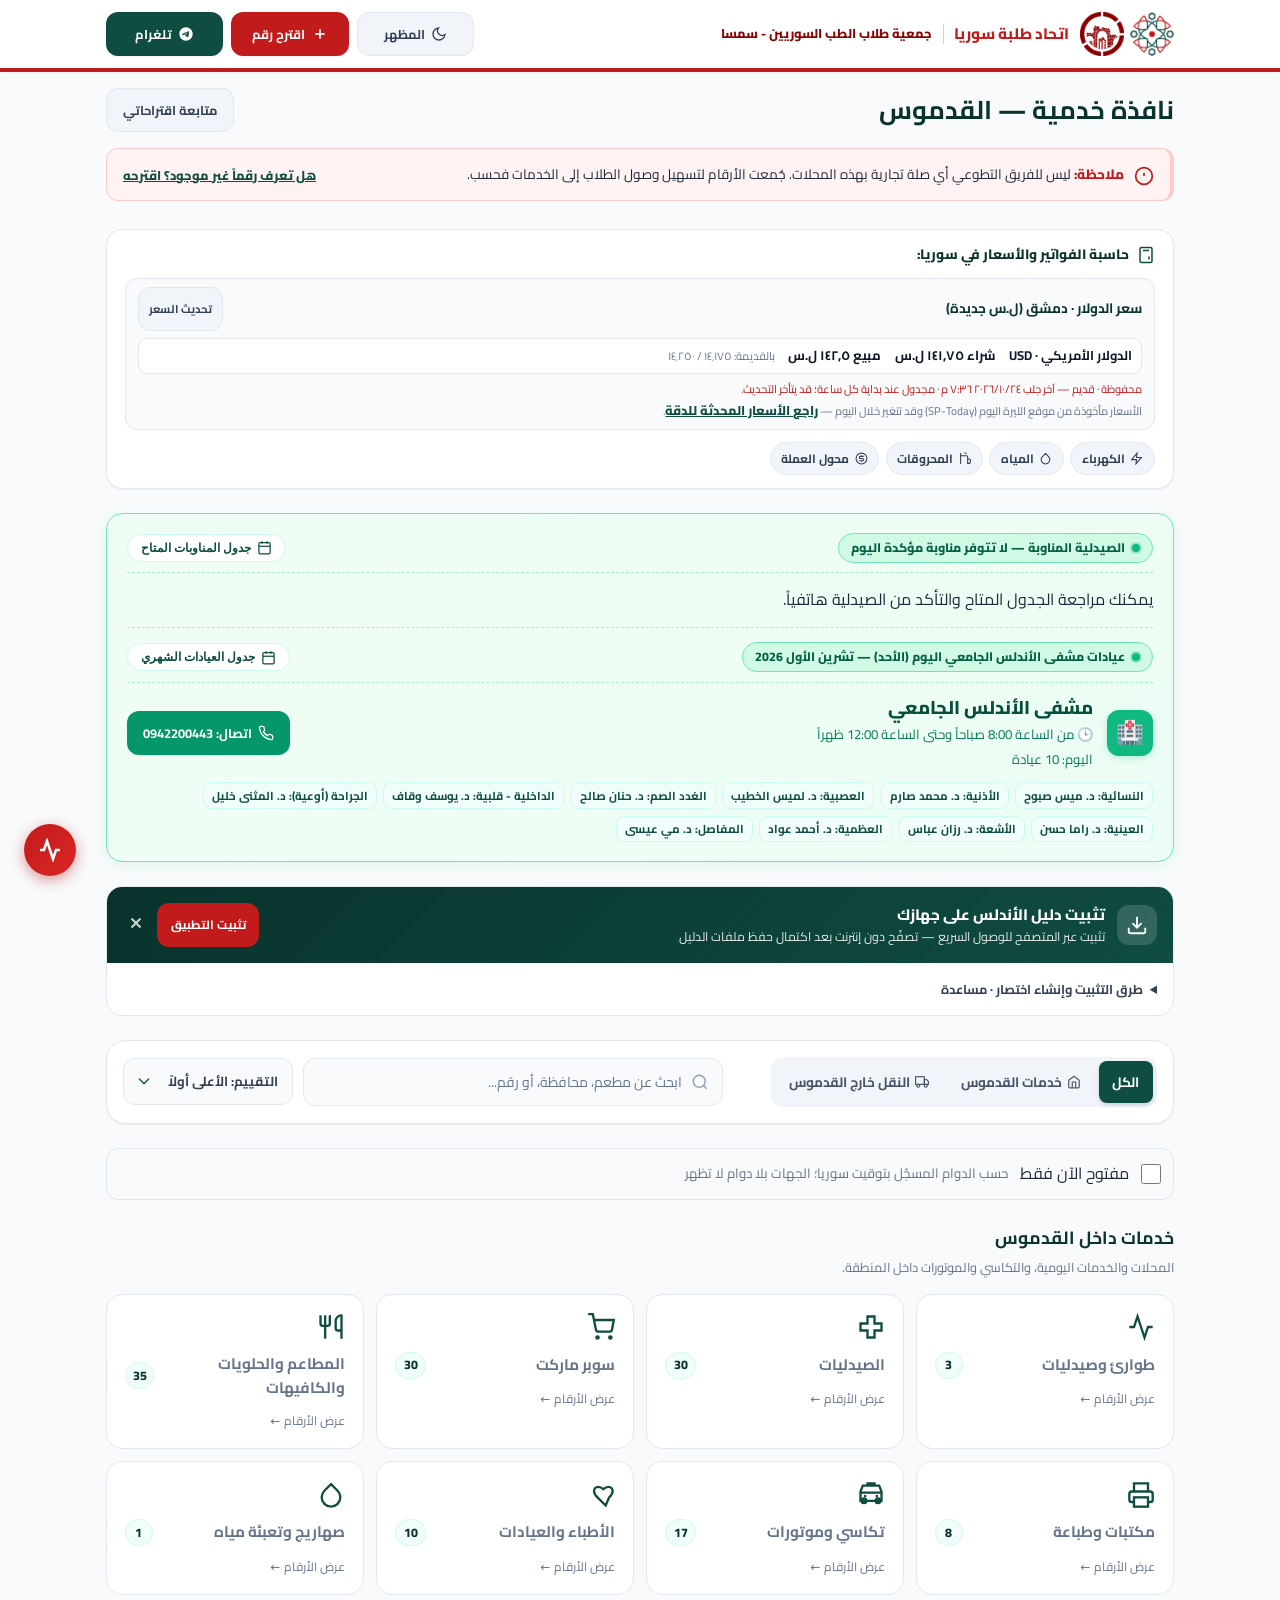
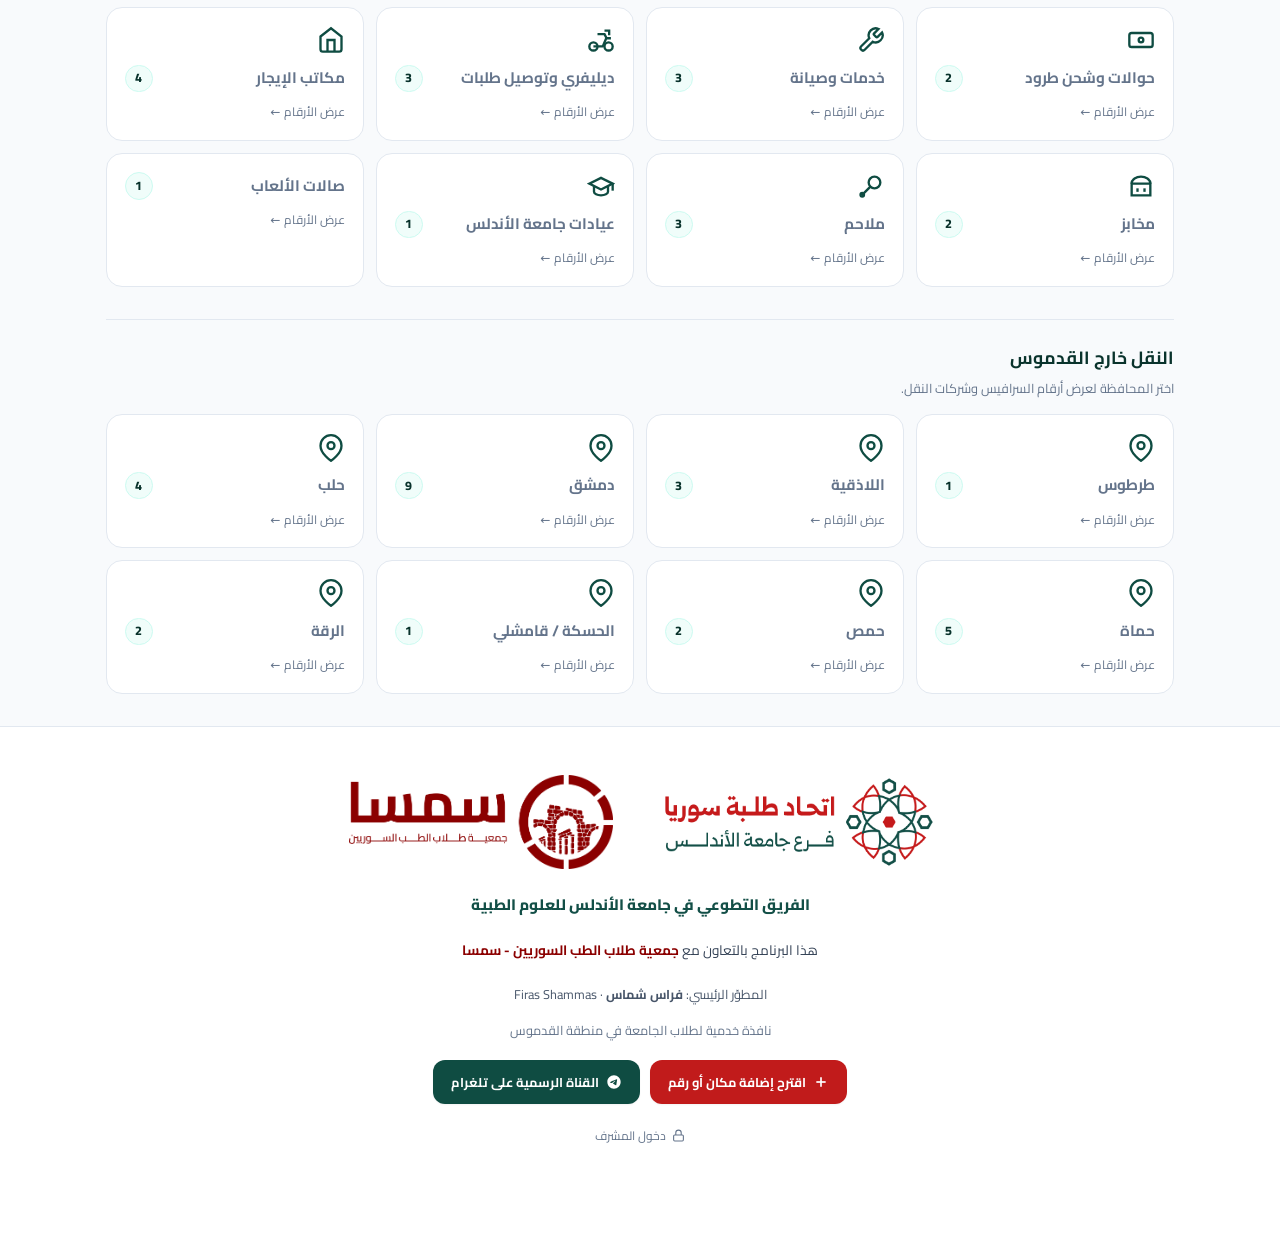
==== index.html @ c38f95b0 "Schedule rates at each clock hour and align browser refresh checks" ====
<!DOCTYPE html>
<html lang="ar" dir="rtl">
<head>
    <meta charset="UTF-8">
    <meta name="viewport" content="width=device-width, initial-scale=1.0">
    <title>نافذة خدمية | اتحاد طلبة سوريا - فرع جامعة الأندلس</title>
    <meta name="description" content="نافذة خدمية ودليل تفاعلي شامل لطلاب جامعة الأندلس بالقدموس: صيدليات مناوبة يومية، مطاعم، صهاريج مياه، حوالات وطرود، مواصلات للمحافظات وطوارئ.">
    <meta property="og:title" content="نافذة خدمية | اتحاد طلبة سوريا — فرع جامعة الأندلس">
    <meta property="og:description" content="دليل تفاعلي لطلاب جامعة الأندلس في القدموس: صيدليات مناوبة، مواصلات المحافظات، خدمات وسكن وطلبات.">
    <meta property="og:type" content="website">
    <meta property="og:site_name" content="دليل خدمات جامعة الأندلس">
    <meta property="og:locale" content="ar_SY">
    <meta property="og:image" content="Vertical%20Trans.png">
    <meta name="twitter:card" content="summary_large_image">
    <meta name="twitter:title" content="نافذة خدمية | اتحاد طلبة سوريا — جامعة الأندلس">
    <meta name="twitter:description" content="دليل تفاعلي شامل لطلاب جامعة الأندلس في القدموس.">
    <meta name="twitter:image" content="Vertical%20Trans.png">
    <link rel="manifest" href="manifest.json">
    <meta name="theme-color" content="#0f4c42">
    <link rel="icon" type="image/png" href="Asset%201.png">
    <link rel="apple-touch-icon" href="Asset%201.png">
    <script src="shared.js?v=75"></script>
    <link rel="preconnect" href="https://fonts.googleapis.com">
    <link rel="preconnect" href="https://fonts.gstatic.com" crossorigin>
    <link href="https://fonts.googleapis.com/css2?family=Cairo:wght@400;600;700;800&display=swap" rel="stylesheet">
    <link rel="stylesheet" href="style.css?v=75">
    <script src="portal-features.js?v=75"></script>
    <script src="hours-editor.js?v=75"></script>
    <script src="rates.js?v=75"></script>
    <script src="ratings.js?v=75"></script>
    <script src="submissions.js?v=75"></script>
</head>
<body>

<!-- NAV -->
<nav class="site-nav" role="navigation" aria-label="التنقل الرئيسي">
  <div class="container site-nav-inner">
    <div class="brand-wrapper partner-brand">
      <div class="brand-emblems">
      <img src="Asset%201.png" alt="شعار اتحاد طلبة سوريا" class="brand-logo-img">
      <img src="smsa-emblem.png" alt="شعار سمسا" class="brand-logo-img smsa-emblem" width="44" height="44">
      </div>
      <div>
        <div class="brand-title partner-names"><span>اتحاد طلبة سوريا</span><span class="partner-name">جمعية طلاب الطب السوريين - سمسا</span></div>
      </div>
    </div>
    <div class="nav-actions directory-nav-actions">
      <button onclick="toggleDarkMode()" id="btnThemeToggle" class="btn-secondary" aria-label="تبديل الوضع الليلي" title="تبديل الوضع الليلي">
        <svg id="themeIcon" width="16" height="16" viewBox="0 0 24 24" fill="none" stroke="currentColor" stroke-width="2"><path d="M21 12.79A9 9 0 1 1 11.21 3 7 7 0 0 0 21 12.79z"/></svg>
        <span>المظهر</span>
      </button>
      <button onclick="openModal('suggestModal')" class="btn-accent" aria-label="اقتراح رقم أو خدمة جديدة">
        <svg width="15" height="15" viewBox="0 0 24 24" fill="none" stroke="currentColor" stroke-width="2.5" aria-hidden="true"><line x1="12" y1="5" x2="12" y2="19"/><line x1="5" y1="12" x2="19" y2="12"/></svg>
        <span>اقترح رقم</span>
      </button>
      <a href="https://t.me/studentandalus" target="_blank" rel="noopener noreferrer" class="btn-primary" aria-label="قناة الفريق على تلغرام">
        <svg width="15" height="15" viewBox="0 0 24 24" fill="currentColor" aria-hidden="true"><path d="M12 2C6.48 2 2 6.48 2 12s4.48 10 10 10 10-4.48 10-10S17.52 2 12 2zm4.64 6.8c-.15 1.58-.8 5.42-1.13 7.19-.14.75-.42 1-.68 1.03-.58.05-1.02-.38-1.58-.75-.88-.58-1.38-.94-2.23-1.5-.99-.65-.35-1.01.22-1.59.15-.15 2.71-2.48 2.76-2.69a.2.2 0 0 0-.05-.18c-.06-.05-.14-.03-.21-.02-.09.02-1.49.95-4.22 2.79-.4.27-.76.41-1.08.4-.36-.01-1.04-.2-1.55-.37-.63-.2-1.12-.31-1.08-.66.02-.18.27-.36.75-.55 2.92-1.27 4.86-2.11 5.83-2.51 2.78-1.16 3.35-1.36 3.73-1.36.08 0 .27.02.39.12.1.08.13.19.14.27-.01.06.01.24 0 .38z"/></svg>
        <span>تلغرام</span>
      </a>
    </div>
  </div>
</nav>

<!-- HERO -->
<header class="compact-heading container">
  <h1>نافذة خدمية — القدموس</h1>
  <button type="button" class="btn-secondary" onclick="toggleSuggestionTracker()">متابعة اقتراحاتي</button>
</header>

<!-- MAIN -->
<main class="container" id="main" style="flex-grow:1;">

  <!-- PWA OFFLINE INSTALL BANNER -->
  <section id="installCard" class="install-card" aria-label="تثبيت دليل الأندلس">
  <div id="pwaBanner" class="pwa-banner">
    <div class="pwa-banner-content">
      <div class="pwa-banner-icon">
        <svg width="22" height="22" viewBox="0 0 24 24" fill="none" stroke="currentColor" stroke-width="2"><path d="M21 15v4a2 2 0 0 1-2 2H5a2 2 0 0 1-2-2v-4"/><polyline points="7 10 12 15 17 10"/><line x1="12" y1="15" x2="12" y2="3"/></svg>
      </div>
      <div>
        <div style="font-weight:800; font-size:0.95rem;">تثبيت دليل الأندلس على جهازك</div>
        <div id="installSubtitle" style="font-size:0.775rem; opacity:0.9;">إضافة الدليل إلى جهازك بالطريقة المناسبة لمتصفحك</div>
      </div>
    </div>
    <div class="install-actions">
      <button id="btnPwaInstall" class="btn-accent" style="font-size:0.75rem; padding:0.4rem 0.85rem;">تثبيت التطبيق</button>
      <button onclick="dismissPwaBanner()" style="background:none; border:none; color:#ffffff; opacity:0.8; cursor:pointer; padding:0.25rem;" aria-label="إغلاق التنبيه">
        <svg width="18" height="18" viewBox="0 0 24 24" fill="none" stroke="currentColor" stroke-width="2.5"><line x1="18" y1="6" x2="6" y2="18"/><line x1="6" y1="6" x2="18" y2="18"/></svg>
      </button>
    </div>
  </div>

  <details id="installHelp" class="install-help">
    <summary>طرق التثبيت وإنشاء اختصار · مساعدة</summary>
    <div style="font-size:.85rem; line-height:1.9; margin-top:.75rem;">
      <p id="installDeviceSteps" style="font-weight:700;"></p>
      <div id="installAndroidActions" hidden style="display:flex; gap:.5rem; flex-wrap:wrap; margin:.75rem 0;">
        <a id="installOpenChrome" class="btn-primary">فتح الدليل في Chrome</a>
        <button id="installCurrentBrowser" type="button" class="btn-secondary" onclick="installFromCurrentBrowser(true)" hidden>التثبيت من المتصفح الحالي</button>
        <a href="https://play.google.com/store/apps/details?id=com.android.chrome" class="btn-secondary" target="_blank" rel="noopener noreferrer">تحديث / تنزيل Chrome</a>
      </div>
      <button type="button" class="btn-secondary" onclick="copyNumber('https://firastds.github.io/au-service-portal/')">نسخ رابط الدليل</button>
      <p>التثبيت هنا يتم بواسطة المتصفح، وليس ملف APK يقدمه الموقع.</p>
      <p><strong>إذا ظهر تحذير Play Protect بأن التطبيق مخصص لإصدار Android قديم:</strong> حدّث Chrome من Google Play، ثم افتح الدليل فيه وأعد محاولة التثبيت. إصدار Android المستهدف للنسخة المثبتة يحدده المتصفح وخدمة التثبيت؛ لا يمكن للموقع تغييره.</p>
      <p><strong>بديل دون تثبيت حزمة تطبيق:</strong> من قائمة المتصفح ⋮ اختر «إضافة إلى الشاشة الرئيسية» ثم «إنشاء اختصار» إن توفر هذا الخيار. إذا ظهر «تثبيت» فقط فهو نفس مسار تثبيت التطبيق؛ يمكنك بدلاً منه حفظ الدليل في الإشارات المرجعية واستخدامه من المتصفح.</p>
      <p><strong>على iPhone:</strong> افتح الدليل في Safari ← مشاركة ← إضافة إلى الشاشة الرئيسية.</p>
      <p id="installProgress" role="status" aria-live="polite"></p>
    </div>
  </details>
  </section>

  <!-- CONTROLS: Tabs + Search + Sort -->
  <div class="controls-card" role="search">
    <div class="controls-row">
      <div class="tabs-group" role="tablist" aria-label="تصفية النتائج">
        <button class="tab-btn tab-active" id="tab-all" role="tab" aria-selected="true" onclick="switchTab('all')">الكل</button>
        <button class="tab-btn" id="tab-services" role="tab" aria-selected="false" onclick="switchTab('services')">
          <svg width="14" height="14" viewBox="0 0 24 24" fill="none" stroke="currentColor" stroke-width="2" aria-hidden="true"><path d="M3 9l9-7 9 7v11a2 2 0 0 1-2 2H5a2 2 0 0 1-2-2z"/><polyline points="9 22 9 12 15 12 15 22"/></svg>
          خدمات القدموس
        </button>
        <button class="tab-btn" id="tab-transport" role="tab" aria-selected="false" onclick="switchTab('transport')">
          <svg width="14" height="14" viewBox="0 0 24 24" fill="none" stroke="currentColor" stroke-width="2" aria-hidden="true"><rect x="1" y="3" width="15" height="13"/><polygon points="16 8 20 8 23 11 23 16 16 16 16 8"/><circle cx="5.5" cy="18.5" r="2.5"/><circle cx="18.5" cy="18.5" r="2.5"/></svg>
          النقل خارج القدموس
        </button>
      </div>
      <div class="search-sort-group">
        <div class="search-wrapper">
          <svg class="search-icon" viewBox="0 0 24 24" fill="none" stroke="currentColor" stroke-width="2" aria-hidden="true"><circle cx="11" cy="11" r="8"/><line x1="21" y1="21" x2="16.65" y2="16.65"/></svg>
          <input type="search" id="searchInput" class="search-input"
            placeholder="ابحث عن مطعم، محافظة، أو رقم..."
            aria-label="بحث في الدليل"
            oninput="filterItems()" autocomplete="off">
        </div>
        <div class="sort-wrapper">
          <select id="sortSelect" class="sort-select" onchange="renderAll()" aria-label="ترتيب النتائج">
            <option value="rating">التقييم: الأعلى أولاً</option>
            <option value="default">ترتيب المشرف</option>
            <option value="name">الاسم: أبجدياً</option>
          </select>
        </div>
      </div>
    </div>
  </div>

  <!-- DISCLAIMER -->
  <div class="notice-banner" role="note">
    <div class="notice-content">
      <svg class="notice-icon" viewBox="0 0 24 24" fill="none" stroke="currentColor" stroke-width="2" aria-hidden="true"><circle cx="12" cy="12" r="10"/><line x1="12" y1="8" x2="12" y2="12"/><line x1="12" y1="16" x2="12.01" y2="16"/></svg>
      <span><span class="notice-highlight">ملاحظة:</span> ليس للفريق التطوعي أي صلة تجارية بهذه المحلات. جُمعت الأرقام لتسهيل وصول الطلاب إلى الخدمات فحسب.</span>
    </div>
    <button class="notice-link" onclick="openModal('suggestModal')">هل تعرف رقماً غير موجود؟ اقترحه</button>
  </div>

  <!-- SYRIAN UTILITIES & RATES CALCULATORS (syfatora.com) -->
  <div class="sy-hub-card" role="region" aria-label="حساب الفواتير والأسعار السورية">
    <div class="sy-hub-title">
      <svg width="18" height="18" viewBox="0 0 24 24" fill="none" stroke="currentColor" stroke-width="2" style="color:var(--color-teal);"><rect x="4" y="2" width="16" height="20" rx="2"/><line x1="8" y1="6" x2="16" y2="6"/><line x1="16" y1="14" x2="16" y2="18"/><path d="M16 10h.01"/><path d="M12 10h.01"/><path d="M8 10h.01"/><path d="M12 14h.01"/><path d="M8 14h.01"/><path d="M12 18h.01"/><path d="M8 18h.01"/></svg>
      <span>حاسبة الفواتير والأسعار في سوريا:</span>
    </div>
    <section class="exchange-strip" aria-labelledby="exchangeRatesTitle">
      <div class="exchange-heading">
        <h2 id="exchangeRatesTitle">سعر الدولار · دمشق (ل.س جديدة)</h2>
        <button type="button" id="refreshExchangeRates" class="btn-secondary">تحديث السعر</button>
      </div>
      <div id="exchangeRateValues" class="exchange-grid"></div>
      <p id="exchangeRateStatus" class="exchange-status" role="status">جاري جلب السعر…</p>
      <p class="exchange-disclaimer">الأسعار مأخوذة من موقع الليرة اليوم (SP-Today) وقد تتغير خلال اليوم — <a href="https://sp-today.com/currency/us-dollar" target="_blank" rel="noopener noreferrer" class="notice-link">راجع الأسعار المحدثة للدقة</a>.</p>
    </section>
    <div class="sy-hub-chips">
      <a href="https://syfatora.com/" target="_blank" rel="noopener noreferrer" class="sy-chip" title="حساب فاتورة الكهرباء المنزلية والتجارية">
        <svg width="13" height="13" viewBox="0 0 24 24" fill="none" stroke="currentColor" stroke-width="2"><polygon points="13 2 3 14 12 14 11 22 21 10 12 10 13 2"/></svg>
        <span>الكهرباء</span>
      </a>
      <a href="https://syfatora.com/water" target="_blank" rel="noopener noreferrer" class="sy-chip" title="حساب فاتورة المياه">
        <svg width="13" height="13" viewBox="0 0 24 24" fill="none" stroke="currentColor" stroke-width="2"><path d="M12 2.69l5.66 5.66a8 8 0 1 1-11.31 0z"/></svg>
        <span>المياه</span>
      </a>
      <a href="https://syfatora.com/fuel" target="_blank" rel="noopener noreferrer" class="sy-chip" title="أسعار المحروقات والبنزين والمازوت والغاز">
        <svg width="13" height="13" viewBox="0 0 24 24" fill="none" stroke="currentColor" stroke-width="2"><path d="M3 2v20"/><path d="M3 7h11a2 2 0 0 1 2 2v13"/><path d="M16 13h3a2 2 0 0 1 2 2v4a2 2 0 0 1-2 2h-3"/><path d="M14 2h-4"/></svg>
        <span>المحروقات</span>
      </a>
      <a href="https://syfatora.com/currency" target="_blank" rel="noopener noreferrer" class="sy-chip" title="محول العملات وأسعار الصرف">
        <svg width="13" height="13" viewBox="0 0 24 24" fill="none" stroke="currentColor" stroke-width="2"><circle cx="12" cy="12" r="10"/><path d="M16 8h-6a2 2 0 1 0 0 4h4a2 2 0 1 1 0 4H8"/><line x1="12" y1="6" x2="12" y2="8"/><line x1="12" y1="16" x2="12" y2="18"/></svg>
        <span>محول العملة</span>
      </a>
    </div>
  </div>

  <label class="open-now-filter"><input type="checkbox" id="openNowOnly" onchange="filterItems()"> مفتوح الآن فقط <small>حسب الدوام المسجّل بتوقيت سوريا؛ الجهات بلا دوام لا تظهر</small></label>
  <section id="submissionOutbox" class="outbox-panel" aria-live="polite" hidden></section>
  <section id="categoryBrowser" aria-label="أقسام الدليل" tabindex="-1">
    <div id="categoryTiles">
      <section class="category-group" data-category-group="services" aria-labelledby="localCategoriesTitle">
        <h3 id="localCategoriesTitle">خدمات داخل القدموس</h3>
        <p>المحلات والخدمات اليومية، والتكاسي والموتورات داخل المنطقة.</p>
        <div id="serviceCategoryTiles" class="category-tiles"></div>
      </section>
      <section class="category-group" data-category-group="transport" aria-labelledby="transportCategoriesTitle">
        <h3 id="transportCategoriesTitle">النقل خارج القدموس</h3>
        <p>اختر المحافظة لعرض أرقام السرافيس وشركات النقل.</p>
        <div id="transportCategoryTiles" class="category-tiles"></div>
      </section>
    </div>
  </section>
  <div id="browseToolbar" class="browse-toolbar" hidden>
    <button type="button" class="btn-secondary" onclick="backToCategories()">→ كل الأقسام</button>
    <h2 id="browseStatus" tabindex="-1" aria-live="polite"></h2>
  </div>

  <!-- SECTION: PINNED FAVORITES -->
  <section id="section-favorites" aria-labelledby="favs-heading">
    <div class="favorites-card">
      <div class="favorites-header">
        <div style="display:flex; align-items:center; gap:0.5rem;">
          <svg width="18" height="18" viewBox="0 0 24 24" fill="#e11d48" stroke="#e11d48" stroke-width="2"><path d="M20.84 4.61a5.5 5.5 0 0 0-7.78 0L12 5.67l-1.06-1.06a5.5 5.5 0 0 0-7.78 7.78l1.06 1.06L12 21.23l7.78-7.78 1.06-1.06a5.5 5.5 0 0 0 0-7.78z"/></svg>
          <h2 id="favs-heading" style="font-size:1.05rem; font-weight:800; color:var(--color-slate-900);">أرقامي المفضلة (وصول سريع)</h2>
        </div>
        <button onclick="clearAllFavorites()" class="notice-link" style="font-size:0.75rem; color:#e11d48;">مسح الكل</button>
      </div>
      <div id="list-favorites" class="category-items-list" style="background:var(--surface); border-radius:0 0 var(--radius-lg) var(--radius-lg);" role="list" aria-label="قائمة الأرقام المفضلة"></div>
    </div>
  </section>

  <!-- SECTION: TODAY'S ON-DUTY PHARMACY -->
  <section id="section-duty" class="duty-card" aria-label="مناوبات اليوم" data-section="services">
  <div id="section-duty-pharmacy">
    <div class="duty-header">
      <div class="duty-badge-wrap">
        <span class="duty-live-dot" aria-hidden="true"></span>
        <span class="duty-badge-text" id="dutyDateLabel">الصيدلية المناوبة اليوم</span>
      </div>
      <button type="button" onclick="openPharmacyModal()" class="duty-modal-btn">
        <svg width="15" height="15" viewBox="0 0 24 24" fill="none" stroke="currentColor" stroke-width="2"><rect x="3" y="4" width="18" height="18" rx="2" ry="2"/><line x1="16" y1="2" x2="16" y2="6"/><line x1="8" y1="2" x2="8" y2="6"/><line x1="3" y1="10" x2="21" y2="10"/></svg>
        <span>جدول المناوبات المتاح</span>
      </button>
    </div>
    <div id="dutyPharmacyContent">
      <!-- Injected via JavaScript -->
    </div>
    <hr class="duty-divider">
  </div>

  <div id="section-duty-university">
    <div class="duty-header">
      <div class="duty-badge-wrap">
        <span class="duty-live-dot" aria-hidden="true"></span>
        <span class="duty-badge-text" id="dutyUniversityLabel">عيادات مشفى الأندلس الجامعي اليوم</span>
      </div>
      <button type="button" onclick="openUniversityModal()" class="duty-modal-btn">
        <svg width="15" height="15" viewBox="0 0 24 24" fill="none" stroke="currentColor" stroke-width="2"><rect x="3" y="4" width="18" height="18" rx="2" ry="2"/><line x1="16" y1="2" x2="16" y2="6"/><line x1="8" y1="2" x2="8" y2="6"/><line x1="3" y1="10" x2="21" y2="10"/></svg>
        <span>جدول العيادات الشهري</span>
      </button>
    </div>
    <div id="dutyUniversityContent">
      <!-- Injected via JavaScript -->
    </div>
  </div>
  </section>

  <!-- SECTION: LOCAL SERVICES -->
  <section id="section-services" aria-labelledby="services-heading">
    <div class="section-header">
      <div>
        <h2 class="section-title" id="services-heading">
          <span class="section-title-mark" aria-hidden="true"></span>
          أرقام الخدمات في القدموس
        </h2>
        <p class="section-desc">اضغط على النجوم لتقييم الخدمة في جهازك ومساعدة زملائك</p>
      </div>
    </div>
    <div class="services-grid" id="services-grid">
      <!-- Emergency Card -->
      <div class="category-card" data-section="services">
        <div class="category-header emergency-header">
          <div class="category-title-wrap">
            <svg class="category-icon" style="color:#ffffff;" viewBox="0 0 24 24" fill="none" stroke="currentColor" stroke-width="2" aria-hidden="true"><path d="M22 12h-4l-3 9L9 3l-3 9H2"/></svg>
            <h3 class="category-title">طوارئ وصيدليات</h3>
          </div>
          <span class="category-count" id="count-emergency" style="color:var(--color-red);">0</span>
        </div>
        <div class="category-items-list" id="list-emergency" role="list" aria-label="قائمة أرقام الطوارئ والصيدليات"></div>
      </div>
      <!-- Pharmacies directory (all pharmacies, separate from today's duty card) -->
      <div class="category-card" data-section="services">
        <div class="category-header">
          <div class="category-title-wrap">
            <svg class="category-icon" viewBox="0 0 24 24" fill="none" stroke="currentColor" stroke-width="2" aria-hidden="true"><path d="M9 3h6v6h6v6h-6v6H9v-6H3V9h6z"/></svg>
            <h3 class="category-title">الصيدليات</h3>
          </div>
          <span class="category-count" id="count-pharmacies">0</span>
        </div>
        <p class="pharmacy-directory-hint">عناوين وأرقام الصيدليات — لمعرفة مناوبة اليوم راجع بطاقة الصيدلية المناوبة.</p>
        <div class="category-items-list" id="list-pharmacies" role="list" aria-label="دليل صيدليات القدموس وعناوينها"></div>
      </div>
      <!-- Clinics & doctors card -->
      <div class="category-card" data-section="services">
        <div class="category-header">
          <div class="category-title-wrap">
            <svg class="category-icon" viewBox="0 0 24 24" fill="none" stroke="currentColor" stroke-width="2" aria-hidden="true"><path d="M19 14c1.49-1.46 3-3.21 3-5.5A3.5 3.5 0 0 0 18.5 5c-1.76 0-3 .5-4.5 2-1.5-1.5-2.74-2-4.5-2A3.5 3.5 0 0 0 6 8.5c0 2.3 1.5 4.05 3 5.5l7 7z"/></svg>
            <h3 class="category-title">الأطباء والعيادات</h3>
          </div>
          <span class="category-count" id="count-clinics">0</span>
        </div>
        <div class="card-filter" id="specialtyFilterRow" hidden>
          <label class="form-label" for="specialtyFilter">تصفية حسب الاختصاص:</label>
          <select id="specialtyFilter" class="form-select"></select>
        </div>
        <div class="category-items-list" id="list-clinics" role="list" aria-label="قائمة الأطباء والعيادات"></div>
      </div>
      <!-- Restaurant Card -->
      <div class="category-card" data-section="services">
        <div class="category-header">
          <div class="category-title-wrap">
            <svg class="category-icon" viewBox="0 0 24 24" fill="none" stroke="currentColor" stroke-width="2" aria-hidden="true"><path d="M3 2v7c0 1.1.9 2 2 2h4a2 2 0 0 0 2-2V2"/><path d="M7 2v20"/><path d="M21 15V2v0a5 5 0 0 0-5 5v6c0 1.1.9 2 2 2h3zm0 0v7"/></svg>
            <h3 class="category-title">المطاعم والحلويات والكافيهات</h3>
          </div>
          <span class="category-count" id="count-restaurants">0</span>
        </div>
        <div class="card-filter">
          <label class="form-label" for="foodCategoryFilter">القسم الفرعي:</label>
          <select id="foodCategoryFilter" class="form-select" onchange="renderAll()">
            <option value="">الكل</option>
            <option value="restaurants">المطاعم</option>
            <option value="sweets">حلويات وكافيه</option>
          </select>
        </div>
        <div class="category-items-list" id="list-restaurants" role="list" aria-label="قائمة المطاعم والحلويات والكافيهات"></div>
      </div>
      <!-- Supermarket Card -->
      <div class="category-card" data-section="services">
        <div class="category-header">
          <div class="category-title-wrap">
            <svg class="category-icon" viewBox="0 0 24 24" fill="none" stroke="currentColor" stroke-width="2" aria-hidden="true"><circle cx="9" cy="21" r="1"/><circle cx="20" cy="21" r="1"/><path d="M1 1h4l2.68 13.39a2 2 0 0 0 2 1.61h9.72a2 2 0 0 0 2-1.61L23 6H6"/></svg>
            <h3 class="category-title">سوبر ماركت</h3>
          </div>
          <span class="category-count" id="count-supermarkets">0</span>
        </div>
        <div class="category-items-list" id="list-supermarkets" role="list" aria-label="قائمة السوبر ماركت"></div>
      </div>
      <!-- Water Tanks & Drinking Water Card -->
      <div class="category-card" data-section="services">
        <div class="category-header">
          <div class="category-title-wrap">
            <svg class="category-icon" viewBox="0 0 24 24" fill="none" stroke="currentColor" stroke-width="2" aria-hidden="true"><path d="M12 2.69l5.66 5.66a8 8 0 1 1-11.31 0z"/></svg>
            <h3 class="category-title">صهاريج وتعبئة مياه</h3>
          </div>
          <span class="category-count" id="count-water">0</span>
        </div>
        <div class="category-items-list" id="list-water" role="list" aria-label="قائمة صهاريج وتعبئة المياه"></div>
      </div>
      <!-- Money Transfers & Parcels Card -->
      <div class="category-card" data-section="services">
        <div class="category-header">
          <div class="category-title-wrap">
            <svg class="category-icon" viewBox="0 0 24 24" fill="none" stroke="currentColor" stroke-width="2" aria-hidden="true"><rect x="2" y="6" width="20" height="12" rx="2"/><circle cx="12" cy="12" r="2"/><path d="M6 12h.01M18 12h.01"/></svg>
            <h3 class="category-title">حوالات وشحن طرود</h3>
          </div>
          <span class="category-count" id="count-transfers">0</span>
        </div>
        <div class="category-items-list" id="list-transfers" role="list" aria-label="قائمة شركات الحوالات وشحن الطرود"></div>
      </div>
      <!-- Printing & Stationery Card -->
      <div class="category-card" data-section="services">
        <div class="category-header">
          <div class="category-title-wrap">
            <svg class="category-icon" viewBox="0 0 24 24" fill="none" stroke="currentColor" stroke-width="2" aria-hidden="true"><polyline points="6 9 6 2 18 2 18 9"/><path d="M6 18H4a2 2 0 0 1-2-2v-5a2 2 0 0 1 2-2h16a2 2 0 0 1 2 2v5a2 2 0 0 1-2 2h-2"/><rect x="6" y="14" width="12" height="8"/></svg>
            <h3 class="category-title">مكتبات وطباعة</h3>
          </div>
          <span class="category-count" id="count-printing">0</span>
        </div>
        <div class="category-items-list" id="list-printing" role="list" aria-label="قائمة المكتبات ومراكز الطباعة"></div>
      </div>
      <!-- Maintenance & Services Card -->
      <div class="category-card" data-section="services">
        <div class="category-header">
          <div class="category-title-wrap">
            <svg class="category-icon" viewBox="0 0 24 24" fill="none" stroke="currentColor" stroke-width="2" aria-hidden="true"><path d="M14.7 6.3a1 1 0 0 0 0 1.4l1.6 1.6a1 1 0 0 0 1.4 0l3.77-3.77a6 6 0 0 1-7.94 7.94l-6.91 6.91a2.12 2.12 0 0 1-3-3l6.91-6.91a6 6 0 0 1 7.94-7.94l-3.76 3.76z"/></svg>
            <h3 class="category-title">خدمات وصيانة</h3>
          </div>
          <span class="category-count" id="count-maintenance">0</span>
        </div>
        <div class="category-items-list" id="list-maintenance" role="list" aria-label="قائمة خدمات الصيانة والاتصالات"></div>
      </div>
      <!-- Local taxis and motorcycles (separate from intercity transport) -->
      <div class="category-card" data-section="services">
        <div class="category-header">
          <div class="category-title-wrap">
            <svg class="category-icon" viewBox="0 0 24 24" fill="none" stroke="currentColor" stroke-width="2" aria-hidden="true"><path d="M5 17H3V9l2-5h14l2 5v8h-2M5 17h14M3 10h18M9 4V2h6v2"/><circle cx="6" cy="17" r="2"/><circle cx="18" cy="17" r="2"/><path d="M6 13h2m8 0h2"/></svg>
            <h3 class="category-title">تكاسي وموتورات</h3>
          </div>
          <span class="category-count" id="count-taxis">0</span>
        </div>
        <div class="category-items-list" id="list-taxis" role="list" aria-label="قائمة التكاسي والموتورات داخل القدموس"></div>
      </div>
      <!-- Food & errand delivery riders -->
      <div class="category-card" data-section="services">
        <div class="category-header">
          <div class="category-title-wrap">
            <svg class="category-icon" viewBox="0 0 24 24" fill="none" stroke="currentColor" stroke-width="2" aria-hidden="true"><circle cx="5.5" cy="17.5" r="3.5"/><circle cx="18.5" cy="17.5" r="3.5"/><path d="M5.5 17.5h8l3-7h4M9 7h6l2 4"/><path d="M15 4h4v4"/></svg>
            <h3 class="category-title">ديليفري وتوصيل طلبات</h3>
          </div>
          <span class="category-count" id="count-delivery">0</span>
        </div>
        <div class="card-filter" id="kindFilterRow" hidden>
          <label class="form-label" for="kindFilter">تصفية حسب نوع الطلبات:</label>
          <select id="kindFilter" class="form-select"></select>
        </div>
        <div class="category-items-list" id="list-delivery" role="list" aria-label="قائمة الديليفري وتوصيل الطلبات"></div>
      </div>
      <!-- Sweets Card -->
      <div class="category-card" data-section="services">
        <div class="category-header">
          <div class="category-title-wrap">
            <svg class="category-icon" viewBox="0 0 24 24" fill="none" stroke="currentColor" stroke-width="2" aria-hidden="true"><path d="M20 21v-8a2 2 0 0 0-2-2H6a2 2 0 0 0-2 2v8"/><path d="M4 16s.5-1 2-1 2.5 2 4 2 2.5-2 4-2 2 1 2 1"/><path d="M2 21h20"/><path d="M7 8v3"/><path d="M12 8v3"/><path d="M17 8v3"/><path d="M7 4h.01"/><path d="M12 4h.01"/><path d="M17 4h.01"/></svg>
            <h3 class="category-title">حلويات وكافيه</h3>
          </div>
          <span class="category-count" id="count-sweets">0</span>
        </div>
        <div class="category-items-list" id="list-sweets" role="list" aria-label="قائمة الحلويات"></div>
      </div>
      <!-- Rental offices card -->
      <div class="category-card" data-section="services">
        <div class="category-header">
          <div class="category-title-wrap">
            <svg class="category-icon" viewBox="0 0 24 24" fill="none" stroke="currentColor" stroke-width="2" aria-hidden="true"><path d="M3 9l9-7 9 7v11a2 2 0 0 1-2 2H5a2 2 0 0 1-2-2z"/><polyline points="9 22 9 12 15 12 15 22"/></svg>
            <h3 class="category-title">مكاتب الإيجار</h3>
          </div>
          <span class="category-count" id="count-rental">0</span>
        </div>
        <div class="category-items-list" id="list-rental" role="list" aria-label="قائمة مكاتب إيجار الشقق والسكن"></div>
      </div>
      <!-- Bakeries card -->
      <div class="category-card" data-section="services">
        <div class="category-header">
          <div class="category-title-wrap">
            <svg class="category-icon" viewBox="0 0 24 24" fill="none" stroke="currentColor" stroke-width="2" aria-hidden="true"><path d="M4 10h16v10H4z"/><path d="M4 10c0-4 4-6 8-6s8 2 8 6"/><line x1="9" y1="14" x2="9" y2="17"/><line x1="15" y1="14" x2="15" y2="17"/></svg>
            <h3 class="category-title">مخابز</h3>
          </div>
          <span class="category-count" id="count-bakeries">0</span>
        </div>
        <div class="category-items-list" id="list-bakeries" role="list" aria-label="قائمة المخابز"></div>
      </div>
      <!-- Butchers card -->
      <div class="category-card" data-section="services">
        <div class="category-header">
          <div class="category-title-wrap">
            <svg class="category-icon" viewBox="0 0 24 24" fill="none" stroke="currentColor" stroke-width="2" aria-hidden="true"><circle cx="15" cy="9" r="5"/><path d="M11.5 12.5L4 20"/><circle cx="4.5" cy="19.5" r="1.5"/></svg>
            <h3 class="category-title">ملاحم</h3>
          </div>
          <span class="category-count" id="count-butchers">0</span>
        </div>
        <div class="category-items-list" id="list-butchers" role="list" aria-label="قائمة الملاحم"></div>
      </div>
      <!-- Al-Andalus University clinics card (standalone) -->
      <div class="category-card" data-section="services">
        <div class="category-header">
          <div class="category-title-wrap">
            <svg class="category-icon" viewBox="0 0 24 24" fill="none" stroke="currentColor" stroke-width="2" aria-hidden="true"><path d="M22 10L12 5 2 10l10 5 10-5z"/><path d="M6 12v5c0 1.7 2.7 3 6 3s6-1.3 6-3v-5"/><line x1="22" y1="10" x2="22" y2="16"/></svg>
            <h3 class="category-title">عيادات جامعة الأندلس</h3>
          </div>
          <span class="category-count" id="count-university">0</span>
        </div>
        <div class="card-filter" id="uniSpecialtyFilterRow" hidden>
          <label class="form-label" for="uniSpecialtyFilter">تصفية حسب الاختصاص:</label>
          <select id="uniSpecialtyFilter" class="form-select"></select>
        </div>
        <div class="category-items-list" id="list-university" role="list" aria-label="قائمة عيادات جامعة الأندلس"></div>
        <p class="pharmacy-directory-hint">جدول العيادات الشهري في البطاقة أعلاه — للحجز والاستفسار اتصل بالمشفى.</p>
      </div>
    </div>
  </section>

  <!-- SECTION: TRANSPORT -->
  <section id="section-transport" aria-labelledby="transport-heading">
    <div class="section-header">
      <div>
        <h2 class="section-title" id="transport-heading">
          <span class="section-title-mark" aria-hidden="true"></span>
          شركات المواصلات الخاصة
        </h2>
        <p class="section-desc">من وإلى القدموس لجميع المحافظات — خارج أوقات الدوام</p>
      </div>
    </div>
    <div class="transport-grid" id="transport-grid" role="list" aria-label="شركات المواصلات"></div>
  </section>

  <!-- EMPTY STATE -->
  <div id="emptyState" class="empty-state" role="status" aria-live="polite">
    <svg class="empty-state-icon" viewBox="0 0 24 24" fill="none" stroke="currentColor" stroke-width="1.5" aria-hidden="true"><circle cx="11" cy="11" r="8"/><line x1="21" y1="21" x2="16.65" y2="16.65"/></svg>
    <p class="empty-state-title">لا توجد نتائج مطابقة</p>
    <p class="empty-state-text">جرب البحث بكلمة مختلفة أو اقترح إضافة هذا الرقم للدليل</p>
  </div>

</main>

<!-- FLOATING EMERGENCY SPEED-DIAL (FAB) -->
<aside class="fab-emergency" aria-label="أرقام الطوارئ السريعة">
  <button onclick="toggleEmergencyFab()" id="fabMainBtn" class="fab-main-btn" aria-expanded="false" aria-controls="fabMenu" aria-label="فتح أرقام الطوارئ السريعة" title="طوارئ وإسعاف فوري">
    <svg width="24" height="24" viewBox="0 0 24 24" fill="none" stroke="currentColor" stroke-width="2.5"><path d="M22 12h-4l-3 9L9 3l-3 9H2"/></svg>
  </button>
  <div id="fabMenu" class="fab-menu" role="menu">
    <a href="#" id="fabTodayPharmacy" class="fab-item" role="menuitem">
      <span style="font-size:1.05rem;">💊</span>
      <span id="fabPharmacyTitle">صيدلية اليوم المناوبة</span>
    </a>
    <a href="tel:133" class="fab-item" role="menuitem">
      <span style="color:#ef4444; font-size:1rem;">🚑</span>
      <span>منظومة الإسعاف السريع (133)</span>
    </a>
    <a href="tel:110" class="fab-item" role="menuitem">
      <span style="color:#2563eb; font-size:1rem;">👮</span>
      <span>شرطة النجدة (110)</span>
    </a>
    <a href="tel:113" class="fab-item" role="menuitem">
      <span style="color:#f97316; font-size:1rem;">🚒</span>
      <span>فوج الإطفاء (113)</span>
    </a>
  </div>
</aside>

<!-- FOOTER -->
<footer class="site-footer">
  <div class="container">
    <div class="footer-partner-logos">
      <img src="union-logo-horizontal.png" width="807" height="276" alt="اتحاد طلبة سوريا - فرع جامعة الأندلس" class="footer-logo" id="footerLogo">
      <img class="collaboration-logo" src="smsa-logo.png" width="1218" height="434" alt="شعار جمعية طلاب الطب السوريين - سمسا" loading="lazy">
    </div>
    <p class="footer-team-title">الفريق التطوعي في جامعة الأندلس للعلوم الطبية</p>
    <div class="collaboration-credit">
      <p>هذا البرنامج بالتعاون مع <strong>جمعية طلاب الطب السوريين - سمسا</strong></p>
    </div>
    <p class="developer-credit">المطوّر الرئيسي: <strong>فراس شماس</strong> · <bdi lang="en">Firas Shammas</bdi></p>
    <p class="footer-team-subtitle">نافذة خدمية لطلاب الجامعة في منطقة القدموس</p>
    <div class="footer-buttons">
      <button onclick="openModal('suggestModal')" class="btn-accent">
        <svg width="15" height="15" viewBox="0 0 24 24" fill="none" stroke="currentColor" stroke-width="2.5" aria-hidden="true"><line x1="12" y1="5" x2="12" y2="19"/><line x1="5" y1="12" x2="19" y2="12"/></svg>
        <span>اقترح إضافة مكان أو رقم</span>
      </button>
      <a href="https://t.me/studentandalus" target="_blank" rel="noopener noreferrer" class="btn-primary">
        <svg width="15" height="15" viewBox="0 0 24 24" fill="currentColor" aria-hidden="true"><path d="M12 2C6.48 2 2 6.48 2 12s4.48 10 10 10 10-4.48 10-10S17.52 2 12 2zm4.64 6.8c-.15 1.58-.8 5.42-1.13 7.19-.14.75-.42 1-.68 1.03-.58.05-1.02-.38-1.58-.75-.88-.58-1.38-.94-2.23-1.5-.99-.65-.35-1.01.22-1.59.15-.15 2.71-2.48 2.76-2.69a.2.2 0 0 0-.05-.18c-.06-.05-.14-.03-.21-.02-.09.02-1.49.95-4.22 2.79-.4.27-.76.41-1.08.4-.36-.01-1.04-.2-1.55-.37-.63-.2-1.12-.31-1.08-.66.02-.18.27-.36.75-.55 2.92-1.27 4.86-2.11 5.83-2.51 2.78-1.16 3.35-1.36 3.73-1.36.08 0 .27.02.39.12.1.08.13.19.14.27-.01.06.01.24 0 .38z"/></svg>
        <span>القناة الرسمية على تلغرام</span>
      </a>
    </div>
    <a href="admin.html" class="footer-admin-link" aria-label="لوحة تحكم المشرف">
      <svg width="13" height="13" viewBox="0 0 24 24" fill="none" stroke="currentColor" stroke-width="2" aria-hidden="true"><rect x="3" y="11" width="18" height="11" rx="2" ry="2"/><path d="M7 11V7a5 5 0 0 1 10 0v4"/></svg>
      <span>دخول المشرف</span>
    </a>
  </div>
</footer>

<!-- TOAST -->
<div class="toast-container" aria-live="polite" aria-atomic="true">
  <div id="toast" class="toast" role="status">
    <svg id="toastIcon" width="18" height="18" viewBox="0 0 24 24" fill="none" stroke="currentColor" stroke-width="2" aria-hidden="true"><polyline points="20 6 9 17 4 12"/></svg>
    <span id="toastMsg">تمت العملية</span>
  </div>
</div>

<!-- SUGGEST MODAL -->
<div id="suggestModal" class="modal-backdrop" role="dialog" aria-modal="true" aria-labelledby="suggestModalTitle">
  <div class="modal-dialog">
    <div class="modal-header">
      <div class="modal-header-title">
        <svg width="18" height="18" viewBox="0 0 24 24" fill="none" stroke="currentColor" stroke-width="2" aria-hidden="true"><circle cx="12" cy="12" r="10"/><line x1="12" y1="8" x2="12" y2="12"/><line x1="12" y1="16" x2="12.01" y2="16"/></svg>
        <h2 id="suggestModalTitle">اقتراح إضافة مكان أو رقم جديد</h2>
      </div>
      <button class="modal-close-btn" onclick="closeModal('suggestModal')" aria-label="إغلاق النافذة">
        <svg viewBox="0 0 24 24" fill="none" stroke="currentColor" stroke-width="2.5"><line x1="18" y1="6" x2="6" y2="18"/><line x1="6" y1="6" x2="18" y2="18"/></svg>
      </button>
    </div>
    <form id="suggestForm" onsubmit="submitSuggestion(event)">
      <div class="modal-body">
        <p style="font-size:0.82rem; color:var(--color-slate-600); line-height:1.6;">ساهم في إثراء الدليل لزملائك! أرسل اسم ورقم المكان وسيتم مراجعته وإضافته.</p>
        <div class="form-group">
          <label class="form-label" for="sugCategory">التصنيف *</label>
          <select id="sugCategory" class="form-select" onchange="toggleSugCity()" required>
            <option value="مطاعم القدموس">المطاعم</option>
            <option value="سوبر ماركت">سوبر ماركت</option>
            <option value="صهاريج وتعبئة مياه">صهاريج وتعبئة مياه</option>
            <option value="حوالات وشحن طرود">حوالات وشحن طرود (الهرم / الفؤاد...)</option>
            <option value="مكتبات وطباعة وقرطاسية">مكتبات وطباعة وقرطاسية</option>
            <option value="خدمات وصيانة سكنات">خدمات وصيانة سكنات (كهرباء، صحية، نت)</option>
            <option value="حلويات وكافيه">محل حلويات / كافيه</option>
            <option value="طوارئ ومراكز صحية">طوارئ وصيدليات ومراكز صحية</option>
            <option value="صيدليات القدموس">الصيدليات</option>
            <option value="مكاتب الإيجار">مكاتب الإيجار (شقق وسكن)</option>
            <option value="الأطباء والعيادات">الأطباء والعيادات</option>
            <option value="مخابز">مخابز</option>
            <option value="ملاحم">ملاحم</option>
            <option value="عيادات جامعة الأندلس">عيادات جامعة الأندلس</option>
            <option value="تكاسي وموتورات داخل القدموس">تكاسي وموتورات</option>
            <option value="ديليفري وتوصيل طلبات">ديليفري وتوصيل طلبات (أكل ومشاوير)</option>
            <option value="شركات المواصلات سرفيس او بولمان">شركة مواصلات / سرفيس</option>
          </select>
        </div>
        <div class="form-group" id="sugCityWrapper" style="display:none;">
          <label class="form-label" for="sugCity">اسم المحافظة (للمواصلات فقط) *</label>
          <input type="text" id="sugCity" class="form-input" placeholder="مثال: دمشق، طرطوس، اللاذقية...">
        </div>
        <div class="form-group">
          <label class="form-label" for="sugName">اسم المكان أو السرفيس *</label>
          <input type="text" id="sugName" class="form-input" placeholder="مثال: مطعم الشام" required>
        </div>
        <div class="form-group">
          <label class="form-label" for="sugPhone">رقم الهاتف</label>
            <input type="text" id="sugPhone" class="form-input" placeholder="09xxxxxxxx / 09xxxxxxxx" dir="ltr" aria-describedby="sugPhoneHint">
            <small id="sugPhoneHint" class="contact-note">افصل الأرقام بمسافة أو /. أدخل رقماً أو رابطاً واحداً على الأقل في الحقول المخصصة.</small>
        </div>
        <div class="form-group"><label class="form-label" for="sugWebsite">رابط الصفحة أو الموقع</label><input id="sugWebsite" class="form-input" type="url" dir="ltr" placeholder="https://..."></div>
        <div class="form-group"><label class="form-label" for="sugMap">رابط Google Maps</label><input id="sugMap" class="form-input" type="url" dir="ltr" placeholder="https://maps.google.com/..."></div>
        <div class="form-group"><label class="form-label" for="sugAddress">العنوان</label><input id="sugAddress" class="form-input"></div>
        <div class="form-group">
          <label class="form-label" for="sugNotes">ملاحظات إضافية (اختياري)</label>
          <input type="text" id="sugNotes" class="form-input" placeholder="مثال: يوصل للسكن / يطلع الخميس...">
        </div>
        <div class="form-group">
          <label class="form-label" for="sugHours">ساعات الدوام (اختياري)</label>
          <input type="text" id="sugHours" class="form-input" placeholder="مثال: 08:00-22:00 أو 8ص-10م أو 24 ساعة" aria-describedby="sugHoursHint">
          <small id="sugHoursHint" class="contact-note">تظهر شارة «مفتوح الآن / مغلق» على بطاقة المكان إذا كانت ساعات الدوام صحيحة.</small>
        </div>
        <div id="suggestError" class="form-error"></div>
        <div id="suggestSuccess" style="display:none; font-size:0.82rem; font-weight:700; color:var(--color-teal); background:var(--color-teal-soft); border:1px solid var(--color-teal-border); padding:0.65rem 0.85rem; border-radius:var(--radius-md);">
          ✅ تم إرسال اقتراحك بنجاح! شكراً لمساهمتك.
        </div>
      </div>
      <div class="modal-footer">
        <button type="button" onclick="closeModal('suggestModal')" class="btn-secondary">إلغاء</button>
        <button type="submit" id="btnSubmitSug" class="btn-primary">
          <svg width="15" height="15" viewBox="0 0 24 24" fill="none" stroke="currentColor" stroke-width="2" aria-hidden="true"><line x1="22" y1="2" x2="11" y2="13"/><polygon points="22 2 15 22 11 13 2 9 22 2"/></svg>
          <span>إرسال الاقتراح</span>
        </button>
      </div>
    </form>
  </div>
</div>

<!-- PHARMACY DUTY SCHEDULE MODAL -->
<div id="pharmacyModal" class="modal-backdrop" role="dialog" aria-modal="true" aria-labelledby="pharmacyModalTitle">
  <div class="modal-dialog" style="max-width: 640px;">
    <div class="modal-header">
      <div class="modal-header-title">
        <svg width="20" height="20" viewBox="0 0 24 24" fill="none" stroke="currentColor" stroke-width="2"><rect x="3" y="4" width="18" height="18" rx="2" ry="2"/><line x1="16" y1="2" x2="16" y2="6"/><line x1="8" y1="2" x2="8" y2="6"/><line x1="3" y1="10" x2="21" y2="10"/></svg>
        <h2 id="pharmacyModalTitle">جدول الصيدليات المناوبة — تشرين الأول 2026</h2>
      </div>
      <button class="modal-close-btn" onclick="closeModal('pharmacyModal')" aria-label="إغلاق النافذة">
        <svg viewBox="0 0 24 24" fill="none" stroke="currentColor" stroke-width="2.5"><line x1="18" y1="6" x2="6" y2="18"/><line x1="6" y1="6" x2="18" y2="18"/></svg>
      </button>
    </div>
    <div class="modal-body" style="padding: 1rem 1.25rem;">
      <div style="margin-bottom: 0.85rem;">
         <input type="search" id="pharmacySearchInput" class="form-input" aria-label="بحث في جدول الصيدليات" placeholder="🔍 ابحث باسم الصيدلية، اليوم، أو التاريخ..." oninput="filterPharmacyTable()" style="padding: 0.55rem 0.85rem; font-size: 0.825rem;">
      </div>
      <div id="pharmacyScheduleList" class="pharmacy-schedule-list" style="max-height: 420px; overflow-y: auto; display: flex; flex-direction: column; gap: 0.5rem; padding-left: 0.25rem;">
        <!-- Injected via JavaScript -->
      </div>
    </div>
  </div>
</div>

<!-- UNIVERSITY CLINICS SCHEDULE MODAL -->
<div id="universityModal" class="modal-backdrop" role="dialog" aria-modal="true" aria-labelledby="universityModalTitle">
  <div class="modal-dialog" style="max-width: 640px;">
    <div class="modal-header">
      <div class="modal-header-title">
        <svg width="20" height="20" viewBox="0 0 24 24" fill="none" stroke="currentColor" stroke-width="2"><rect x="3" y="4" width="18" height="18" rx="2" ry="2"/><line x1="16" y1="2" x2="16" y2="6"/><line x1="8" y1="2" x2="8" y2="6"/><line x1="3" y1="10" x2="21" y2="10"/></svg>
        <h2 id="universityModalTitle">جدول عيادات مشفى الأندلس الجامعي</h2>
      </div>
      <button class="modal-close-btn" onclick="closeModal('universityModal')" aria-label="إغلاق النافذة">
        <svg viewBox="0 0 24 24" fill="none" stroke="currentColor" stroke-width="2.5"><line x1="18" y1="6" x2="6" y2="18"/><line x1="6" y1="6" x2="18" y2="18"/></svg>
      </button>
    </div>
    <div class="modal-body" style="padding: 1rem 1.25rem;">
      <div style="margin-bottom: 0.85rem;">
         <input type="search" id="universitySearchInput" class="form-input" aria-label="بحث في جدول العيادات" placeholder="🔍 ابحث باسم العيادة أو الدكتور..." oninput="filterUniversityTable()" style="padding: 0.55rem 0.85rem; font-size: 0.825rem;">
      </div>
      <div id="universityScheduleList" class="pharmacy-schedule-list" style="max-height: 420px; overflow-y: auto; display: flex; flex-direction: column; gap: 0.5rem; padding-left: 0.25rem;">
        <!-- Injected via JavaScript -->
      </div>
    </div>
  </div>
</div>

<!-- REPORT MODAL -->
<div id="reportModal" class="modal-backdrop" role="dialog" aria-modal="true" aria-labelledby="reportModalTitle">
  <div class="modal-dialog">
    <div class="modal-header modal-header-alert">
      <div class="modal-header-title">
        <svg width="18" height="18" viewBox="0 0 24 24" fill="none" stroke="currentColor" stroke-width="2" aria-hidden="true"><path d="M10.29 3.86L1.82 18a2 2 0 0 0 1.71 3h16.94a2 2 0 0 0 1.71-3L13.71 3.86a2 2 0 0 0-3.42 0z"/><line x1="12" y1="9" x2="12" y2="13"/><line x1="12" y1="17" x2="12.01" y2="17"/></svg>
        <h2 id="reportModalTitle">اقتراح تعديل أو الإبلاغ عن مشكلة</h2>
      </div>
      <button class="modal-close-btn" onclick="closeModal('reportModal')" aria-label="إغلاق">
        <svg viewBox="0 0 24 24" fill="none" stroke="currentColor" stroke-width="2.5"><line x1="18" y1="6" x2="6" y2="18"/><line x1="6" y1="6" x2="18" y2="18"/></svg>
      </button>
    </div>
    <div class="modal-body">
      <div class="report-recipient"><span>الجهة المعنية</span><p id="reportItemName"></p></div>
      <div class="form-group" style="margin-top:0.5rem;">
        <fieldset id="reportField" class="extra-fields">
          <legend>ما الذي تريد تعديله؟</legend>
          <label><input type="checkbox" name="reportFields" value="رقم الهاتف" checked> رقم الهاتف</label>
          <label><input type="checkbox" name="reportFields" value="الاسم"> الاسم</label>
          <label><input type="checkbox" name="reportFields" value="العنوان"> العنوان</label>
          <label><input type="checkbox" name="reportFields" value="ساعات الدوام"> ساعات الدوام</label>
          <label><input type="checkbox" name="reportFields" value="معلومة أخرى"> معلومة أخرى</label>
        </fieldset>
      </div>
      <div id="reportCorrections" class="extra-fields">
        <p class="contact-note">يمكن اختيار أكثر من معلومة. أدخل التصحيح إن كنت تعرفه، أو اترك الحقول فارغة واكتب تفاصيل المشكلة أدناه.</p>
        <label class="form-label" data-correction="رقم الهاتف">الرقم الصحيح أو رابط الصفحة<input id="reportPhone" class="form-input" dir="ltr"></label>
        <label class="form-label" data-correction="الاسم">الاسم الصحيح<input id="reportName" class="form-input"></label>
        <label class="form-label" data-correction="العنوان">العنوان الصحيح<input id="reportAddress" class="form-input"></label>
        <fieldset class="report-hours" data-correction="ساعات الدوام">
          <legend>ساعات الدوام الصحيحة</legend>
          <input id="reportHours" type="hidden" value="">
          <label class="report-check"><input type="checkbox" id="reportHoursAllDay" onchange="updateReportHoursUI()"> مفتوح 24 ساعة في الأيام المحددة</label>
          <div class="report-times"><label>يفتح عند<input type="time" id="reportHoursOpen" class="form-input" dir="ltr"></label><label>يغلق عند<input type="time" id="reportHoursClose" class="form-input" dir="ltr"></label></div>
          <p class="contact-note">إذا كان الإغلاق أبكر من الفتح، فالدوام يمتد إلى اليوم التالي.</p>
          <div id="reportHoursDays" class="report-days" aria-label="أيام بدء الدوام">
            <label><input type="checkbox" value="6"><span>السبت</span></label><label><input type="checkbox" value="0"><span>الأحد</span></label><label><input type="checkbox" value="1"><span>الاثنين</span></label><label><input type="checkbox" value="2"><span>الثلاثاء</span></label><label><input type="checkbox" value="3"><span>الأربعاء</span></label><label><input type="checkbox" value="4"><span>الخميس</span></label><label><input type="checkbox" value="5"><span>الجمعة</span></label>
          </div>
          <div class="report-day-actions"><button type="button" class="btn-secondary" onclick="selectReportDays(true)">كل الأيام</button><button type="button" class="btn-secondary" onclick="selectReportDays(false)">إلغاء تحديد الأيام</button></div>
        </fieldset>
        <label class="form-label" data-correction="معلومة أخرى">الملاحظة الصحيحة (ستستبدل الملاحظة الحالية)<textarea id="reportOther" class="form-textarea"></textarea></label>
      </div>
      <div class="form-group" style="margin-top:0.5rem;">
        <label class="form-label" for="reportNote">تفاصيل الأخطاء والتصحيحات المقترحة *</label>
        <textarea id="reportNote" class="form-textarea" placeholder="اكتب التصحيح لكل معلومة اخترتها، مثلاً: الرقم الصحيح… والعنوان الجديد…" required></textarea>
      </div>
      <div id="reportError" class="form-error"></div>
      <div id="reportSuccess" style="display:none; font-size:0.82rem; font-weight:700; color:var(--color-teal); background:var(--color-teal-soft); border:1px solid var(--color-teal-border); padding:0.65rem 0.85rem; border-radius:var(--radius-md);">
        تم إرسال البلاغ للمراجعة. شكراً لمساهمتك!
      </div>
    </div>
    <div class="modal-footer">
      <button type="button" onclick="closeModal('reportModal')" class="btn-secondary">إلغاء</button>
      <button type="button" onclick="submitReport()" id="btnSubmitReport" class="btn-accent">
        <svg width="15" height="15" viewBox="0 0 24 24" fill="none" stroke="currentColor" stroke-width="2" aria-hidden="true"><line x1="22" y1="2" x2="11" y2="13"/><polygon points="22 2 15 22 11 13 2 9 22 2"/></svg>
        <span>إرسال البلاغ</span>
      </button>
    </div>
  </div>
</div>

<!-- SCRIPT -->
<script>
    const DATA_FILE_PATH = "data.json";
    const GOOGLE_FORM_URL = "https://docs.google.com/forms/d/e/1FAIpQLSc2m5IOKLVkKA_QKM-PNyrr2KTsYCAFe1j2Q_dEvgghsezRug/formResponse";
    const ENTRIES = {
        type: "entry.608312387",     // نوع المشاركة
        category: "entry.880573565", // التصنيف
        city: "entry.1311440425",     // اسم المحافظة للمواصلات فقط
        name: "entry.1549210706",     // اسم المكان أو السرفيس
        phone: "entry.269662228",     // رقم الهاتف أو رابط الصفحة
        rating: "entry.623535394",    // التقييم من 1 إلى 5 نجوم
        notes: "entry.40821348"       // ملاحظات إضافية
    };

    // Fallback data embedded directly so the page renders instantly without waiting for fetch
    const FALLBACK_DATA = {
        services: {
            emergency: [
                { name: "مشفى القدموس الوطني", phone: "", hours: {allday:true}, note: "إسعاف وطوارئ 24 ساعة - مدخل المشفى · الرقم غير متوفر" },
                { name: "مستوصف القدموس الصحي", phone: "", note: "رعاية صحية أولية ولقاحات - غرب المستوصف · الرقم غير متوفر" },
                { name: "منظومة الإسعاف السريع (الهلال الأحمر)", phone: "133", note: "طوارئ وإسعاف مجاني ومباشر" }
            ],
            pharmacies: [
                { name: "صيدلية رائد غنام", phone: "0437557333", address: "طريق الثانوية" },
                { name: "صيدلية راما دنيا", phone: "0949966150", address: "الأستراد شرق مشفى الحياة جانب مطعم شهد العسل" },
                { name: "صيدلية غانيا ونوس", phone: "0437553176", address: "مدخل المشفى الوطني" },
                { name: "صيدلية ميليا برهوم", phone: "0437553099", address: "طريق مصياف - شرقي المقص" },
                { name: "صيدلية زينب الدالي", phone: "0437553044", address: "طريق الجرد - حي القصور" },
                { name: "صيدلية ديما حسن", phone: "0437553700", address: "جانب مدخل المشفى الوطني" },
                { name: "صيدلية الهديل", phone: "0437557211", address: "الشارع الرئيسي مقابل ثانوية نورس طه" },
                { name: "صيدلية الحياة", phone: "0437558126", address: "جانب مشفى الحياة" },
                { name: "صيدلية غنوة ابراهيم", phone: "0992164617", address: "طريق القدموس مصياف بعد دونر كافيه بـ 50 متر" },
                { name: "صيدلية حلا محمد", phone: "0437556340", address: "حي القصور" },
                { name: "صيدلية رهف خدام", phone: "0437553917", address: "غرب المستوصف اول السوق القديم" },
                { name: "صيدلية مروى حمامة", phone: "0437554422", address: "المقص دخلة سوبر ماركت سلامة" },
                { name: "صيدلية رهف علي", phone: "0936042660", address: "شارع الكراج قرب محكمة الصلح" },
                { name: "صيدلية الخير", phone: "0959748072", address: "طريق مصياف جانب كافتيريا دونر" },
                { name: "صيدلية الحنان", phone: "0992374734", address: "استراد - مفرق الميدان - بناية درغام" },
                { name: "صيدلية لمى خضور", phone: "0988961202", address: "الميدان الطريق العام بعد مفرق المشفى الوطني بـ 100 متر" },
                { name: "صيدلية ديانا", phone: "0988271943", address: "مفرق الميدان مقابل مغسلة الأمانة أول طريق الفرن" },
                { name: "صيدلية سمار أحمد", phone: "0935534849", address: "حي القصور جانب محمصة القصور" },
                { name: "صيدلية مريم", phone: "0985289612", address: "شارع مشفى الحياة بجانب كنافة السلطان" },
                { name: "صيدلية امل سليمان", phone: "0437555223", address: "المقص" },
                { name: "صيدلية رانية محمد", phone: "0437555396", address: "الشارع الرئيسي مقابل الكراج" },
                { name: "صيدلية ندى المير احمد", phone: "0437556045", address: "تحت مقر شعبة الحزب سابقا" },
                { name: "صيدلية سمر حسن", phone: "0437556304", address: "المقص فوق محلات سلامة" },
                { name: "صيدلية احلام رقية", phone: "0437556895", address: "مقابل الكراج" },
                { name: "صيدلية يارا", phone: "0437555858", address: "جانب مديرية المنطقة" }
            ],
            restaurants: [
                { name: "مطعم الفوانيس", phone: "0956595857" },
                { name: "مطعم الأحمد", phone: "0996538589" },
                { name: "شيكن هاوس", phone: "0982899566" },
                { name: "مطعم الملك", phone: "0940447761" },
                { name: "مطعم الليث", phone: "0982365746" },
                { name: "مطعم عبدو", phone: "0945987118" }
            ],
            supermarkets: [
                { name: "وديع", phone: "0983370760" },
                { name: "بيت المونة", phone: "0991974444" },
                { name: "ميني ماركت ابو علي", phone: "0935660586" },
                { name: "الخير", phone: "0939635250" }
            ],
            water: [
                { name: "صهريج مياه وتعبئة خزانات (سكنات طلابية)", phone: "0988968328", note: "توصيل وتعبئة خزانات وبيدونات مياه نقية بالقدموس" }
            ],
            transfers: [
                { name: "شركة الهرم للحوالات المالية (فرع القدموس)", phone: "0437555100", note: "إرسال واستلام حوالات مالية فورية لكافة المحافظات" },
                { name: "شركة الفؤاد للحوالات وشحن الطرود", phone: "0437554200", note: "حوالات وشحن حقائب ومستلزمات الطلاب" }
            ],
            printing: [
                { name: "مكتبة ومركز تصوير الأندلس الجامعية", phone: "0944882110", note: "طباعة سلايدات ومحاضرات طبية وتجليد" }
            ],
            maintenance: [
                { name: "صيانة كهرباء وتمديدات صحية ونت (سكن الطلاب)", phone: "0940254845", note: "صيانة فورية للغرف والسكنات بالقدموس" }
            ],
            taxis: [],
            sweets: [
                { name: "مرعي", phone: "0930267864" },
                { name: "الخير", phone: "0966656200" },
                { name: "حساب انستغرام (cook90262)", link: "https://www.instagram.com/cook90262" }
            ],
            rental: [],
            clinics: [],
            bakeries: [],
            butchers: [],
            university: []
        },
        transport: [
            {
                city: "دمشق",
                items: [
                    { name: "الجبل", phone: "0991000205" },
                    { name: "سام", phone: "0934964838" },
                    { name: "المجد", phone: "0936922225" },
                    { name: "الزعيم", phone: "0953845861" },
                    { name: "العروه", phone: "0986011696" },
                    { name: "الاحمد", phone: "0994602820" },
                    { name: "الورد", phone: "0938051309" },
                    { name: "الوسام", phone: "0982514190" }
                ]
            },
            {
                city: "حلب",
                items: [
                    { name: "الجبل", phone: "0954640525" },
                    { name: "المجد", phone: "0982501082" },
                    { name: "سام", phone: "0996941501" },
                    { name: "المختار", phone: "0988245264" }
                ]
            },
            {
                city: "حمص",
                items: [
                    { name: "جبران (سرفيس)", phone: "0994826365" },
                    { name: "رامز (سرفيس)", phone: "0938286693" }
                ]
            },
            {
                city: "حماة",
                items: [
                    { name: "هابيل (رقم 1)", phone: "0932454329" },
                    { name: "هابيل (رقم 2)", phone: "0933444837" },
                    { name: "ابو موسى", phone: "0994229605" }
                ]
            },
            {
                city: "اللاذقية",
                items: [
                    { name: "سرفيس (بيطلع الجمعة)", phone: "0937301708" },
                    { name: "ابو حسان (سرفيس)", phone: "0944252467" }
                ]
            },
            {
                city: "طرطوس",
                items: [
                    { name: "ابو بدر (سرفيس)", phone: "0933549598" }
                ]
            },
            {
                city: "الحسكة / قامشلي",
                items: [
                    { name: "الجزيرة", phone: "0935270861" }
                ]
            },
            {
                city: "الرقة",
                items: [
                    { name: "الوليد", phone: "0991278472" },
                    { name: "محمد (فان H1)", phone: "0993668678" }
                ]
            }
        ]
    };

    let portalData = FALLBACK_DATA;
    let currentTab = 'all';
    let reportingItem = null;

    // --- SECURITY & UTILITY HELPERS ---
    function escapeHtml(str) {
        if (!str) return '';
        return String(str)
            .replace(/&/g, '&amp;')
            .replace(/</g, '&lt;')
            .replace(/>/g, '&gt;')
            .replace(/"/g, '&quot;')
            .replace(/'/g, '&#039;');
    }

    function sanitizeUrl(url) {
        if (!url) return '';
        const trimmed = String(url).trim();
        if (/^https?:\/\//i.test(trimmed)) {
            try { return escapeHtml(new URL(trimmed).href); } catch { return ''; }
        }
        return '';
    }

    // Normalizes Arabic text for flexible search (أ/إ/آ -> ا, ة -> ه, ى/ئ -> ي, removes harakat, converts eastern digits)
    function normalizeArabic(text) {
        if (!text) return '';
        return String(text)
            .replace(/[٠-٩]/g, d => '٠١٢٣٤٥٦٧٨٩'.indexOf(d))
            .replace(/[\u064B-\u065F\u0670]/g, '')
            .replace(/[أإآٱ]/g, 'ا')
            .replace(/ة/g, 'ه')
            .replace(/[يىئ]/g, 'ي')
            .toLowerCase()
            .trim();
    }

    function getStarLabel(stars) {
        if (stars === 1) return 'نجمة واحدة';
        if (stars === 2) return 'نجمتان';
        if (stars >= 3 && stars <= 10) return `${stars} نجوم`;
        return `${stars} نجمة`;
    }

    function getLocalUserRatings() {
        try {
            const ratings = JSON.parse(portalStorage.get('susa_user_ratings') || '{}');
            if (!ratings || Array.isArray(ratings) || typeof ratings !== 'object') return {};
            return Object.fromEntries(Object.entries(ratings).filter(([, value]) => Number.isInteger(value) && value >= 1 && value <= 5));
        } catch (e) {
            return {};
        }
    }

    // --- DARK MODE THEME SYSTEM ---
    function initTheme() {
        const saved = portalStorage.get('susa_theme');
        const prefersDark = window.matchMedia && window.matchMedia('(prefers-color-scheme: dark)').matches;
        const theme = ['light', 'dark'].includes(saved) ? saved : (prefersDark ? 'dark' : 'light');
        applyPortalTheme(theme);
        updateThemeIcon(theme);
    }

    function toggleDarkMode() {
        const current = document.documentElement.getAttribute('data-theme') || 'light';
        const next = current === 'dark' ? 'light' : 'dark';
        applyPortalTheme(next);
        portalStorage.set('susa_theme', next);
        updateThemeIcon(next);
        showToast(next === 'dark' ? '🌙 تم تفعيل الوضع الليلي' : '☀️ تم تفعيل الوضع النهاري');
    }

    function updateThemeIcon(theme) {
        const icon = document.getElementById('themeIcon');
        if (!icon) return;
        if (theme === 'dark') {
            // Sun icon
            icon.innerHTML = '<circle cx="12" cy="12" r="5"/><line x1="12" y1="1" x2="12" y2="3"/><line x1="12" y1="21" x2="12" y2="23"/><line x1="4.22" y1="4.22" x2="5.64" y2="5.64"/><line x1="18.36" y1="18.36" x2="19.78" y2="19.78"/><line x1="1" y1="12" x2="3" y2="12"/><line x1="21" y1="12" x2="23" y2="12"/><line x1="4.22" y1="19.78" x2="5.64" y2="18.36"/><line x1="18.36" y1="5.64" x2="19.78" y2="4.22"/>';
        } else {
            // Moon icon
            icon.innerHTML = '<path d="M21 12.79A9 9 0 1 1 11.21 3 7 7 0 0 0 21 12.79z"/>';
        }
    }

    // --- STUDENT FAVORITES SYSTEM ---
    function getLocalFavorites() {
        try {
            const favorites = JSON.parse(portalStorage.get('susa_user_favs') || '[]');
            return Array.isArray(favorites) ? favorites.filter(f => f && typeof f.key === 'string' && typeof f.name === 'string' && typeof f.phone === 'string') : [];
        } catch (e) {
            return [];
        }
    }

    function toggleFavorite(key, name, phone, context) {
        let favs = getLocalFavorites();
        const exists = favs.some(f => f.key === key);
        if (exists) {
            favs = favs.filter(f => f.key !== key);
            showToast(`تمت إزالة (${name}) من المفضلة`);
        } else {
            favs.push({ key, name, phone, context });
            showToast(`❤️ تمت إضافة (${name}) إلى أرقامك المفضلة!`);
        }
        if (!portalStorage.set('susa_user_favs', JSON.stringify(favs))) showToast('تعذر حفظ المفضلة في هذا المتصفح', 'error');
        renderAll();
    }

    function clearAllFavorites() {
        if (confirm('هل ترغب في مسح جميع الأرقام من قائمة المفضلة؟')) {
            if (!portalStorage.remove('susa_user_favs')) return showToast('تعذر مسح المفضلة', 'error');
            renderAll();
            showToast('تم مسح المفضلة');
        }
    }

    // --- EMERGENCY FAB TOGGLE ---
    function toggleEmergencyFab() {
        const menu = document.getElementById('fabMenu');
        if (menu) {
            menu.classList.toggle('fab-open');
            document.getElementById('fabMainBtn').setAttribute('aria-expanded', String(menu.classList.contains('fab-open')));
        }
    }

    // --- TOAST SYSTEM ---
    let toastTimer;
    function showToast(msg, type = 'success') {
        const toast = document.getElementById('toast');
        const toastMsg = document.getElementById('toastMsg');
        const toastIcon = document.getElementById('toastIcon');

        toastMsg.textContent = msg;
        toast.className = `toast toast-show ${type === 'error' ? 'toast-error' : 'toast-success'}`;

        if (type === 'error') {
            toastIcon.innerHTML = '<circle cx="12" cy="12" r="10"/><line x1="12" y1="8" x2="12" y2="12"/><line x1="12" y1="16" x2="12.01" y2="16"/>';
        } else {
            toastIcon.innerHTML = '<polyline points="20 6 9 17 4 12"/>';
        }

        clearTimeout(toastTimer);
        toastTimer = setTimeout(() => {
            toast.classList.remove('toast-show');
        }, 3000);
    }

    // --- CLIPBOARD HELPER ---
    async function copyNumber(num) {
        if (!num) return;
        try {
            if (navigator.clipboard && window.isSecureContext) {
                await navigator.clipboard.writeText(num);
                showToast(`تم نسخ الرقم: ${num}`);
            } else {
                const ta = document.createElement('textarea');
                ta.value = num;
                ta.style.position = 'fixed';
                ta.style.opacity = '0';
                document.body.appendChild(ta);
                ta.focus();
                ta.select();
                const ok = document.execCommand('copy');
                document.body.removeChild(ta);
                if (ok) {
                    showToast(`تم نسخ الرقم: ${num}`);
                } else {
                    throw new Error('فشل النسخ');
                }
            }
        } catch (err) {
            showToast(`تعذر نسخ الرقم تلقائياً (${num})`, 'error');
        }
    }

    // --- RATINGS SYSTEM (One editable local rating per service) ---
    async function rateItem(key, stars, itemName, contact) {
        if (!Number.isInteger(stars) || stars < 1 || stars > 5) return;
        let receipt, revision;
        try { receipt = ratingReceipt(key); revision = nextRatingRevision(receipt); }
        catch { showToast('تعذر حفظ التقييم في هذا المتصفح', 'error'); return; }
        const userRatings = getLocalUserRatings();
        const previousStars = Object.hasOwn(userRatings, key) ? userRatings[key] : null;

        userRatings[key] = stars;
        try {
            if (!portalStorage.set('susa_user_ratings', JSON.stringify(userRatings))) {
                showToast('تعذر حفظ التقييم في هذا المتصفح', 'error');
                return;
            }
        } catch (e) {
            showToast('تعذر حفظ التقييم في هذا المتصفح', 'error');
            return;
        }

        showToast(previousStars
            ? `تم تعديل تقييمك من ${previousStars} إلى ${stars} نجوم ⭐`
            : `تم حفظ تقييمك على جهازك (${getStarLabel(stars)}) ⭐ — المتوسط العام يُحدّث يومياً`);
        renderAll();

        // Submit to Google Form with real entries
        try {
            const fd = new FormData();
            fd.append(ENTRIES.type, "تقييم خدمة موجودة حالياً");
            fd.append(ENTRIES.category, "أخرى");
            fd.append(ENTRIES.name, itemName);
            fd.append(ENTRIES.phone, contact);
            fd.append(ENTRIES.rating, stars.toString());
            fd.append(ENTRIES.notes, `[تقييم:${receipt}]\n[نسخة تقييم:${revision}]` + (previousStars
                ? `\n[تعديل تقييم]: من ${previousStars} إلى ${stars} نجوم — تحديث لتقييم سابق وليس تقييماً مستقلاً` : ''));

            const delivery = await submitWithReceipt(fd);
            if (Number(portalStorage.get('portal_rating_revision:' + receipt)) === revision) showToast(delivery.confirmed ? 'تم تأكيد استلام تقييمك.' : 'التقييم محفوظ وبانتظار تأكيد الاستلام — راجع صندوق الإرسال.');
        } catch (err) {
            showToast('التقييم محفوظ على جهازك، لكن تعذر إرساله. أعد الضغط على النجمة للمحاولة.', 'error');
        }
    }

    function createStarsHtml(item) {
        const contact = item.phone || item.link || item.name;
        const key = placeRatingKey(item.rating_contact || contact, item.name);
        const userRatings = getLocalUserRatings();
        const userStars = userRatings[key];
        const place = typeof visitorRatingFor === 'function' ? visitorRatingFor(key) : null;
        const averageHtml = place
            ? `<span class="rating-average" title="متوسط تقييمات الزوار — يُحدَّث يومياً">⭐ ${typeof formatVisitorRating === 'function' ? formatVisitorRating(place) : place.avg.toFixed(1)}</span>`
            : '';

        let starsBtns = '';
        for (let s = 1; s <= 5; s++) {
            const isFilled = userStars ? s <= userStars : false;
            const starClass = isFilled ? 'star-btn star-filled' : 'star-btn';
            const label = getStarLabel(s);
            starsBtns += `
                <button type="button" class="${starClass}" data-action="rate" data-key="${escapeHtml(key)}" data-contact="${escapeHtml(contact)}" data-stars="${s}" data-name="${escapeHtml(item.name)}" title="${s}/5 — ${label}" aria-label="${userStars ? 'تعديل التقييم إلى' : 'تقييم بـ'} ${s}/5 — ${label}" aria-pressed="${userStars === s}">
                    <svg viewBox="0 0 24 24" fill="currentColor" stroke="none"><polygon points="12 2 15.09 8.26 22 9.27 17 14.14 18.18 21.02 12 17.77 5.82 21.02 7 14.14 2 9.27 8.91 8.26 12 2"/></svg>
                </button>
            `;
        }

        if (userStars) {
            return `
                <div class="rating-bar">
                    <div class="stars-list">${starsBtns}</div>
                    <span class="rating-score">تقييمك: ${userStars}/5</span>
                    ${averageHtml ? `${averageHtml}<span class="rating-unrated">— اضغط نجمة للتعديل</span>` : '<span class="rating-unrated">اضغط نجمة أخرى للتعديل</span>'}
                </div>
            `;
        }

        return `
            <div class="rating-bar">
                <div class="stars-list">${starsBtns}</div>
                ${averageHtml || '<span class="rating-unrated">قيّم الخدمة</span>'}
            </div>
        `;
    }

    // --- ITEM ROW RENDERING (Safe, Escaped, Accessible) ---
    function createContactRow(item, searchContext = "", favoriteKey = '') {
        const contact = normalizeContactInput(item.link || item.phone);
        const isUrl = Boolean(contact.link);
        const targetUrl = sanitizeUrl(contact.link);
        const nameEscaped = escapeHtml(item.name);
        const phoneEscaped = escapeHtml(contact.value || item.phone || '');
        const searchContextEscaped = escapeHtml(searchContext);

        if (isUrl) {
            return `
            <div class="contact-item" data-hours="${escapeHtml(JSON.stringify(item.hours || null))}" data-search="${nameEscaped} ${escapeHtml(item.address || '')} ${escapeHtml(item.note || '')} ${escapeHtml(item.link || item.phone || '')} ${searchContextEscaped}">
                <div class="contact-header">
                    <span class="contact-name">${nameEscaped}</span><span class="hours-status">${getOpenStatusBadge(item)}</span>
                    ${item.address ? `<div class="contact-note">📍 ${escapeHtml(item.address)}</div>` : ''}
                    ${item.note ? `<div class="contact-note">${escapeHtml(item.note)}</div>` : ''}
                    ${typeof contactDetailsHtml === 'function' ? contactDetailsHtml(item) : ''}
                    ${createStarsHtml(item)}
                </div>
                <div class="contact-footer">
                    <div class="contact-primary-actions">
                        <a href="${targetUrl}" target="_blank" rel="noopener noreferrer" class="btn-visit" aria-label="زيارة صفحة ${nameEscaped}">
                            <svg viewBox="0 0 24 24" fill="none" stroke="currentColor" stroke-width="2"><path d="M18 13v6a2 2 0 0 1-2 2H5a2 2 0 0 1-2-2V8a2 2 0 0 1 2-2h6"/><polyline points="15 3 21 3 21 9"/><line x1="10" y1="14" x2="21" y2="3"/></svg>
                            <span>زيارة الرابط</span>
                        </a>
                        ${!item.phone ? `
                        <button type="button" class="btn-secondary btn-report report-shortcut" data-action="suggest-details" data-name="${nameEscaped}" title="اقتراح الرقم أو تفاصيل ناقصة" aria-label="اقتراح تفاصيل ناقصة لـ ${nameEscaped}">
                            <svg viewBox="0 0 24 24" fill="none" stroke="currentColor" stroke-width="2"><path d="M17 3a2.83 2.83 0 1 1 4 4L7.5 20.5 2 22l1.5-5.5z"/></svg>
                            <span>اقترح التفاصيل</span>
                        </button>` : ''}
                    </div>
                    <div class="contact-tool-actions">
                        ${favoriteKey ? `<button type="button" class="btn-secondary" data-action="toggle-fav" data-key="${escapeHtml(favoriteKey)}" data-name="${nameEscaped}" data-phone="${targetUrl}">إزالة من المفضلة</button>` : ''}
                        <button type="button" class="btn-icon btn-report" data-action="report" data-name="${nameEscaped}" data-phone="${targetUrl}" title="إبلاغ عن رابط غير صالح" aria-label="إبلاغ عن رابط معطل">
                            <svg viewBox="0 0 24 24" fill="none" stroke="currentColor" stroke-width="2"><path d="M4 15s1-1 4-1 5 2 8 2 4-1 4-1V3s-1 1-4 1-5-2-8-2-4 1-4 1z"/><line x1="4" y1="22" x2="4" y2="15"/></svg>
                        </button>
                    </div>
                </div>
            </div>`;
        }

        const noteEscaped = escapeHtml(item.note || '');
        const addressEscaped = escapeHtml(item.address || '');
        const scheduleEscaped = escapeHtml(item.schedule || '');
        const hoursEscaped = escapeHtml(hoursLabel(item.hours));
        const openStatusHtml = getOpenStatusBadge(item);

        const favKey = favoriteKey || item.phone || item.link || item.name;
        const userFavs = getLocalFavorites();
        const isFav = userFavs.some(f => f.key === favKey);

        const phones = contact.phones;

        return `
        <div class="contact-item" data-hours="${escapeHtml(JSON.stringify(item.hours || null))}" data-search="${nameEscaped} ${addressEscaped} ${phoneEscaped} ${phones.join(' ')} ${noteEscaped} ${scheduleEscaped} ${searchContextEscaped}">
            <div class="contact-header">
                <span class="contact-name">${nameEscaped}</span>
                <div class="contact-phone-row">
                    ${phones.length ? phones.map(phone => `<span class="contact-phone" dir="ltr">${phone}</span>`).join('') : `<span class="contact-note">${item.phone ? 'الرقم يحتاج مراجعة' : 'الرقم غير متوفر'}</span>`}
                    ${item.verified === true ? `<span class="verified-badge">
                        <svg width="10" height="10" viewBox="0 0 24 24" fill="none" stroke="currentColor" stroke-width="3"><polyline points="20 6 9 17 4 12"/></svg>
                        موثق
                    </span>` : ''}
                    <span class="hours-status">${openStatusHtml}</span>
                </div>
                ${noteEscaped ? `<div class="contact-note">${noteEscaped}</div>` : ''}
                ${addressEscaped ? `<div class="contact-note">📍 ${addressEscaped}</div>` : ''}
                ${hoursEscaped ? `<div class="contact-note">🕒 ${hoursEscaped}</div>` : ''}
                ${typeof contactDetailsHtml === 'function' ? contactDetailsHtml(item) : ''}
                ${scheduleEscaped ? `
                    <div class="schedule-badge">
                        <svg width="11" height="11" viewBox="0 0 24 24" fill="none" stroke="currentColor" stroke-width="2.5"><circle cx="12" cy="12" r="10"/><polyline points="12 6 12 12 16 14"/></svg>
                        <span>${scheduleEscaped}</span>
                    </div>
                ` : ''}
                ${createStarsHtml(item)}
            </div>
            <div class="contact-footer">
                <div class="contact-primary-actions">
                    ${!phones.length ? `<button type="button" class="btn-secondary" data-action="suggest-details" data-name="${nameEscaped}">اقترح الرقم الصحيح</button>` : ''}
                    ${phones.map((phone, index) => { const waUrl = whatsappUrl(phone); const suffix = phones.length > 1 ? ` ${index + 1}` : ''; return `
                    <a href="tel:${phone}" class="btn-call" title="${phone}" aria-label="اتصال بـ ${nameEscaped} على ${phone}">
                        <svg viewBox="0 0 24 24" fill="none" stroke="currentColor" stroke-width="2"><path d="M22 16.92v3a2 2 0 0 1-2.18 2 19.79 19.79 0 0 1-8.63-3.07 19.5 19.5 0 0 1-6-6 19.79 19.79 0 0 1-3.07-8.67A2 2 0 0 1 4.11 2h3a2 2 0 0 1 2 1.72 12.84 12.84 0 0 0 .7 2.81 2 2 0 0 1-.45 2.11L8.09 9.91a16 16 0 0 0 6 6l1.27-1.27a2 2 0 0 1 2.11-.45 12.84 12.84 0 0 0 2.81.7A2 2 0 0 1 22 16.92z"/></svg>
                        <span>اتصال${suffix}</span>
                    </a>
                    ${waUrl ? `
                        <a href="${waUrl}" target="_blank" rel="noopener noreferrer" class="btn-whatsapp" title="${phone}" aria-label="مراسلة ${phone} عبر واتساب">
                            <svg viewBox="0 0 24 24" fill="currentColor"><path d="M.057 24l1.687-6.163c-1.041-1.804-1.588-3.849-1.587-5.946.003-6.556 5.338-11.891 11.893-11.891 3.181.001 6.167 1.24 8.413 3.488 2.245 2.248 3.481 5.236 3.48 8.414-.003 6.557-5.338 11.892-11.893 11.892-1.99-.001-3.951-.5-5.688-1.448l-6.305 1.654zm6.597-3.807c1.676.995 3.276 1.591 5.392 1.592 5.448 0 9.886-4.434 9.889-9.885.002-5.462-4.415-9.89-9.881-9.892-5.452 0-9.887 4.434-9.889 9.884-.001 2.225.651 3.891 1.746 5.634l-.999 3.648 3.742-.981zm11.387-5.464c-.074-.124-.272-.198-.57-.347-.297-.149-1.758-.868-2.031-.967-.272-.099-.47-.149-.669.149-.198.297-.768.967-.941 1.165-.173.198-.347.223-.644.074-.297-.149-1.255-.462-2.39-1.475-.883-.788-1.48-1.761-1.653-2.059-.173-.297-.018-.458.13-.606.134-.133.297-.347.446-.521.151-.172.2-.296.3-.495.099-.198.05-.372-.025-.521-.075-.148-.669-1.611-.916-2.206-.242-.579-.487-.501-.669-.51l-.57-.01c-.198 0-.52.074-.792.372s-1.04 1.016-1.04 2.479 1.065 2.876 1.213 3.074c.149.198 2.095 3.2 5.076 4.487.709.306 1.263.489 1.694.626.712.226 1.36.194 1.872.118.571-.085 1.758-.719 2.006-1.413.248-.695.248-1.29.173-1.414z"/></svg>
                            <span>واتساب${suffix}</span>
                        </a>
                    ` : ''}
                    `; }).join('')}
                </div>
                <div class="contact-tool-actions">
                    <button type="button" class="btn-icon btn-fav ${isFav ? 'fav-active' : ''}" data-action="toggle-fav" data-key="${escapeHtml(favKey)}" data-name="${nameEscaped}" data-phone="${escapeHtml(item.phone || '')}" data-context="${searchContextEscaped}" title="${isFav ? 'إزالة من المفضلة' : 'إضافة للمفضلة'}" aria-label="تثبيت في المفضلة">
                        <svg viewBox="0 0 24 24" fill="none" stroke="currentColor" stroke-width="2"><path d="M20.84 4.61a5.5 5.5 0 0 0-7.78 0L12 5.67l-1.06-1.06a5.5 5.5 0 0 0-7.78 7.78l1.06 1.06L12 21.23l7.78-7.78 1.06-1.06a5.5 5.5 0 0 0 0-7.78z"/></svg>
                    </button>
                    <button type="button" class="btn-icon" data-action="share" data-name="${nameEscaped}" data-phone="${phoneEscaped}" data-context="${searchContextEscaped}" title="مشاركة الرقم" aria-label="مشاركة رقم ${nameEscaped}">
                        <svg viewBox="0 0 24 24" fill="none" stroke="currentColor" stroke-width="2"><circle cx="18" cy="5" r="3"/><circle cx="6" cy="12" r="3"/><circle cx="18" cy="19" r="3"/><line x1="8.59" y1="13.51" x2="15.42" y2="17.49"/><line x1="15.41" y1="6.51" x2="8.59" y2="10.49"/></svg>
                    </button>
                    <button type="button" class="btn-icon" data-action="copy" data-phone="${phoneEscaped}" title="نسخ الرقم" aria-label="نسخ رقم ${nameEscaped}">
                        <svg viewBox="0 0 24 24" fill="none" stroke="currentColor" stroke-width="2"><rect x="9" y="9" width="13" height="13" rx="2" ry="2"/><path d="M5 15H4a2 2 0 0 1-2-2V4a2 2 0 0 1 2-2h9a2 2 0 0 1 2 2v1"/></svg>
                    </button>
                    <button type="button" class="btn-secondary btn-report report-shortcut" data-action="report" data-name="${nameEscaped}" data-phone="${phoneEscaped}" title="إبلاغ عن رقم مقطوع أو تعديل" aria-label="إبلاغ عن رقم مقطوع">
                        <svg viewBox="0 0 24 24" fill="none" stroke="currentColor" stroke-width="2"><path d="M4 15s1-1 4-1 5 2 8 2 4-1 4-1V3s-1 1-4 1-5-2-8-2-4 1-4 1z"/><line x1="4" y1="22" x2="4" y2="15"/></svg>
                        <span class="sr-only">الرقم لا يعمل؟</span>
                    </button>
                </div>
            </div>
        </div>`;
    }

    // --- SORT HELPER ---
    function sortArray(items) {
        const sortBy = document.getElementById('sortSelect').value;
        const cloned = [...items];
        if (sortBy === 'rating') return sortByVisitorRating(items);
        if (sortBy === 'name') {
            cloned.sort((a, b) => a.name.localeCompare(b.name, 'ar'));
        }
        return cloned;
    }

    // --- TODAY'S ON-DUTY PHARMACY LOGIC ---
    function getTodayDutyPharmacy() {
        const dutyData = portalData.pharmacies_duty;
        if (!dutyData || !dutyData.schedule || dutyData.schedule.length === 0) return null;

        const parts = new Intl.DateTimeFormat('en-US', { timeZone: 'Asia/Damascus', year: 'numeric', month: '2-digit', day: '2-digit' }).formatToParts(new Date());
        const part = type => parts.find(p => p.type === type).value;
        const todayIso = `${part('year')}-${part('month')}-${part('day')}`;
        return dutyData.schedule.find(s => s.date === todayIso) || null;
    }

    function renderDutyPharmacy() {
        const dutyData = portalData.pharmacies_duty;
        const dutySection = document.getElementById('section-duty-pharmacy');
        const dutyContent = document.getElementById('dutyPharmacyContent');
        const dutyDateLabel = document.getElementById('dutyDateLabel');

        document.getElementById('fabTodayPharmacy').style.display = 'none';
        if (!dutyData || !dutyData.schedule || dutyData.schedule.length === 0) {
            if (dutySection) dutySection.style.display = 'block';
            dutyDateLabel.textContent = 'الصيدلية المناوبة';
            dutyContent.textContent = 'لا يتوفر جدول مناوبات حالياً. راجع قسم الطوارئ والصيدليات للتواصل والتأكد.';
            return;
        }

        const todayDuty = getTodayDutyPharmacy();
        if (!todayDuty) {
            dutySection.style.display = 'block';
            dutyDateLabel.textContent = 'الصيدلية المناوبة — لا تتوفر مناوبة مؤكدة اليوم';
            dutyContent.textContent = 'يمكنك مراجعة الجدول المتاح والتأكد من الصيدلية هاتفياً.';
            return;
        }

        if (dutySection) dutySection.style.display = 'block';
        if (dutyDateLabel) {
            dutyDateLabel.textContent = `الصيدلية المناوبة اليوم (${todayDuty.day}، ${todayDuty.date})`;
        }

        let waUrl = '';
        const cleanDigits = (todayDuty.phone || '').replace(/\D/g, '');
        if (cleanDigits.startsWith('09') && cleanDigits.length === 10) {
            waUrl = `https://wa.me/963${cleanDigits.substring(1)}`;
        } else if (cleanDigits.startsWith('9639') && cleanDigits.length === 12) {
            waUrl = `https://wa.me/${cleanDigits}`;
        }

        if (dutyContent) {
            dutyContent.innerHTML = `
                <div class="duty-info">
                    <div class="duty-main-row">
                        <div class="duty-icon-box">💊</div>
                        <div style="min-width: 0;">
                            <h3 class="duty-pharmacy-name">${escapeHtml(todayDuty.pharmacy)}</h3>
                            <div class="duty-address-row">
                                <svg width="14" height="14" viewBox="0 0 24 24" fill="none" stroke="currentColor" stroke-width="2"><path d="M21 10c0 7-9 13-9 13s-9-6-9-13a9 9 0 0 1 18 0z"/><circle cx="12" cy="10" r="3"/></svg>
                                <span>${escapeHtml(todayDuty.address)}</span>
                            </div>
                        </div>
                    </div>
                    <div class="duty-actions">
                        <a href="tel:${escapeHtml(todayDuty.phone)}" class="btn-call duty-call-btn" aria-label="اتصال بـ ${escapeHtml(todayDuty.pharmacy)}">
                            <svg viewBox="0 0 24 24" fill="none" stroke="currentColor" stroke-width="2"><path d="M22 16.92v3a2 2 0 0 1-2.18 2 19.79 19.79 0 0 1-8.63-3.07 19.5 19.5 0 0 1-6-6 19.79 19.79 0 0 1-3.07-8.67A2 2 0 0 1 4.11 2h3a2 2 0 0 1 2 1.72 12.84 12.84 0 0 0 .7 2.81 2 2 0 0 1-.45 2.11L8.09 9.91a16 16 0 0 0 6 6l1.27-1.27a2 2 0 0 1 2.11-.45 12.84 12.84 0 0 0 2.81.7A2 2 0 0 1 22 16.92z"/></svg>
                            <span>اتصال: ${escapeHtml(todayDuty.display_phone || todayDuty.phone)}</span>
                        </a>
                        ${waUrl ? `
                            <a href="${waUrl}" target="_blank" rel="noopener noreferrer" class="btn-whatsapp" aria-label="مراسلة عبر واتساب">
                                <svg viewBox="0 0 24 24" fill="currentColor"><path d="M.057 24l1.687-6.163c-1.041-1.804-1.588-3.849-1.587-5.946.003-6.556 5.338-11.891 11.893-11.891 3.181.001 6.167 1.24 8.413 3.488 2.245 2.248 3.481 5.236 3.48 8.414-.003 6.557-5.338 11.892-11.893 11.892-1.99-.001-3.951-.5-5.688-1.448l-6.305 1.654zm6.597-3.807c1.676.995 3.276 1.591 5.392 1.592 5.448 0 9.886-4.434 9.889-9.885.002-5.462-4.415-9.89-9.881-9.892-5.452 0-9.887 4.434-9.889 9.884-.001 2.225.651 3.891 1.746 5.634l-.999 3.648 3.742-.981zm11.387-5.464c-.074-.124-.272-.198-.57-.347-.297-.149-1.758-.868-2.031-.967-.272-.099-.47-.149-.669.149-.198.297-.768.967-.941 1.165-.173.198-.347.223-.644.074-.297-.149-1.255-.462-2.39-1.475-.883-.788-1.48-1.761-1.653-2.059-.173-.297-.018-.458.13-.606.134-.133.297-.347.446-.521.151-.172.2-.296.3-.495.099-.198.05-.372-.025-.521-.075-.148-.669-1.611-.916-2.206-.242-.579-.487-.501-.669-.51l-.57-.01c-.198 0-.52.074-.792.372s-1.04 1.016-1.04 2.479 1.065 2.876 1.213 3.074c.149.198 2.095 3.2 5.076 4.487.709.306 1.263.489 1.694.626.712.226 1.36.194 1.872.118.571-.085 1.758-.719 2.006-1.413.248-.695.248-1.29.173-1.414z"/></svg>
                                <span>واتساب</span>
                            </a>
                        ` : ''}
                    </div>
                </div>
            `;
        }

        // Emergency card sync
        const emergList = document.getElementById('list-emergency');
        const emergCount = document.getElementById('count-emergency');
        const emergCard = emergList ? emergList.closest('.category-card') : null;
        if (emergList) {
            const baseEmerg = portalData.services.emergency || [];
            const emergencyItems = [
                {
                    name: `${todayDuty.pharmacy} (مناوبة اليوم 🌙)`,
                    phone: todayDuty.phone,
                    note: `العنوان: ${todayDuty.address}`
                },
                ...baseEmerg
            ];
            emergList.innerHTML = sortArray(emergencyItems).map(i => createContactRow(i, "طوارئ صيدلية مناوبة إسعاف مشفى دواء مستوصف صحي")).join('') + `
                <div style="padding: 0.65rem 0.85rem; text-align: center; background: var(--color-slate-50); border-top: 1px solid var(--color-slate-100); border-radius: 0 0 var(--radius-md) var(--radius-md);">
                    <button type="button" onclick="openPharmacyModal()" class="notice-link" style="font-size: 0.775rem; font-weight: 700; color: var(--color-teal); display: inline-flex; align-items: center; gap: 0.35rem;">
                        <svg width="14" height="14" viewBox="0 0 24 24" fill="none" stroke="currentColor" stroke-width="2"><rect x="3" y="4" width="18" height="18" rx="2" ry="2"/><line x1="16" y1="2" x2="16" y2="6"/><line x1="8" y1="2" x2="8" y2="6"/><line x1="3" y1="10" x2="21" y2="10"/></svg>
                        <span>عرض جدول المناوبات المتاح</span>
                    </button>
                </div>
            `;
            if (emergCount) emergCount.textContent = emergencyItems.length;
            if (emergCard) emergCard.style.display = 'flex';
        }

        // FAB Speed Dial sync
        const fabToday = document.getElementById('fabTodayPharmacy');
        const fabTitle = document.getElementById('fabPharmacyTitle');
        if (fabToday) {
            fabToday.style.display = 'inline-flex';
            fabToday.href = `tel:${todayDuty.phone}`;
            if (fabTitle) {
                fabTitle.textContent = `مناوبة اليوم: ${todayDuty.pharmacy} (${todayDuty.display_phone || todayDuty.phone})`;
            }
        }
    }

    function openPharmacyModal() {
        const dutyData = portalData.pharmacies_duty;
        if (!dutyData || !dutyData.schedule) return;

        const listContainer = document.getElementById('pharmacyScheduleList');
        if (!listContainer) return;

        document.getElementById('pharmacyModalTitle').textContent = `جدول الصيدليات المناوبة — ${dutyData.month_name || dutyData.month} ${dutyData.year}`;
        document.getElementById('pharmacySearchInput').value = '';
        const todayDuty = getTodayDutyPharmacy();
        const todayDate = todayDuty ? todayDuty.date : '';

        listContainer.innerHTML = dutyData.schedule.map(s => {
            const isToday = (s.date === todayDate);
            let waUrl = '';
            const cleanDigits = (s.phone || '').replace(/\D/g, '');
            if (cleanDigits.startsWith('09') && cleanDigits.length === 10) {
                waUrl = `https://wa.me/963${cleanDigits.substring(1)}`;
            }
            return `
                <div class="pharmacy-row ${isToday ? 'pharmacy-row-today' : ''}" data-search="${escapeHtml(s.pharmacy)} ${escapeHtml(s.day)} ${escapeHtml(s.date)} ${escapeHtml(s.address)}">
                    <div style="min-width: 0; flex: 1 1 auto;">
                        <div style="display:flex; align-items:center; gap:0.4rem; flex-wrap:wrap;">
                            <span style="font-weight: 800; font-size: 0.825rem; color: var(--color-slate-800);">${escapeHtml(s.date.substring(5))} (${escapeHtml(s.day)})</span>
                            ${isToday ? '<span class="admin-badge admin-badge-teal" style="font-size:0.65rem;">🌟 مناوبة اليوم</span>' : ''}
                        </div>
                        <div style="font-weight: 800; font-size: 0.925rem; color: var(--color-teal-dark); margin-top: 0.15rem;">
                            ${escapeHtml(s.pharmacy)}
                        </div>
                        <div style="font-size: 0.75rem; color: var(--color-slate-500); margin-top: 0.1rem;">
                            📍 ${escapeHtml(s.address)}
                        </div>
                    </div>
                    <div style="display: flex; align-items: center; gap: 0.35rem; flex-shrink: 0;">
                        <a href="tel:${escapeHtml(s.phone)}" class="btn-call" style="padding: 0.35rem 0.65rem; font-size: 0.725rem;" aria-label="اتصال">
                            <svg width="12" height="12" viewBox="0 0 24 24" fill="none" stroke="currentColor" stroke-width="2"><path d="M22 16.92v3a2 2 0 0 1-2.18 2 19.79 19.79 0 0 1-8.63-3.07 19.5 19.5 0 0 1-6-6 19.79 19.79 0 0 1-3.07-8.67A2 2 0 0 1 4.11 2h3a2 2 0 0 1 2 1.72 12.84 12.84 0 0 0 .7 2.81 2 2 0 0 1-.45 2.11L8.09 9.91a16 16 0 0 0 6 6l1.27-1.27a2 2 0 0 1 2.11-.45 12.84 12.84 0 0 0 2.81.7A2 2 0 0 1 22 16.92z"/></svg>
                            <span>${escapeHtml(s.display_phone || s.phone)}</span>
                        </a>
                        ${waUrl ? `
                            <a href="${waUrl}" target="_blank" rel="noopener noreferrer" class="btn-whatsapp" style="padding: 0.35rem 0.55rem; font-size: 0.725rem;" aria-label="واتساب">
                                <svg width="12" height="12" viewBox="0 0 24 24" fill="currentColor"><path d="M.057 24l1.687-6.163c-1.041-1.804-1.588-3.849-1.587-5.946.003-6.556 5.338-11.891 11.893-11.891 3.181.001 6.167 1.24 8.413 3.488 2.245 2.248 3.481 5.236 3.48 8.414-.003 6.557-5.338 11.892-11.893 11.892-1.99-.001-3.951-.5-5.688-1.448l-6.305 1.654zm6.597-3.807c1.676.995 3.276 1.591 5.392 1.592 5.448 0 9.886-4.434 9.889-9.885.002-5.462-4.415-9.89-9.881-9.892-5.452 0-9.887 4.434-9.889 9.884-.001 2.225.651 3.891 1.746 5.634l-.999 3.648 3.742-.981zm11.387-5.464c-.074-.124-.272-.198-.57-.347-.297-.149-1.758-.868-2.031-.967-.272-.099-.47-.149-.669.149-.198.297-.768.967-.941 1.165-.173.198-.347.223-.644.074-.297-.149-1.255-.462-2.39-1.475-.883-.788-1.48-1.761-1.653-2.059-.173-.297-.018-.458.13-.606.134-.133.297-.347.446-.521.151-.172.2-.296.3-.495.099-.198.05-.372-.025-.521-.075-.148-.669-1.611-.916-2.206-.242-.579-.487-.501-.669-.51l-.57-.01c-.198 0-.52.074-.792.372s-1.04 1.016-1.04 2.479 1.065 2.876 1.213 3.074c.149.198 2.095 3.2 5.076 4.487.709.306 1.263.489 1.694.626.712.226 1.36.194 1.872.118.571-.085 1.758-.719 2.006-1.413.248-.695.248-1.29.173-1.414z"/></svg>
                            </a>
                        ` : ''}
                    </div>
                </div>
            `;
        }).join('');

        openModal('pharmacyModal');
    }

    function filterPharmacyTable() {
        const query = normalizeArabic(document.getElementById('pharmacySearchInput').value || '');
        document.querySelectorAll('#pharmacyScheduleList .pharmacy-row').forEach(row => {
            const text = normalizeArabic(row.getAttribute('data-search') || '');
            row.style.display = (!query || text.includes(query)) ? 'flex' : 'none';
        });
    }

    // --- UNIVERSITY HOSPITAL CLINICS (monthly schedule, Sat-Wed) ---
    const UNI_DAYS = [['saturday','السبت'],['sunday','الأحد'],['monday','الاثنين'],['tuesday','الثلاثاء'],['wednesday','الأربعاء']];
    function universityWeekdayKey(now = new Date()) {
        return new Intl.DateTimeFormat('en-US', { timeZone: 'Asia/Damascus', weekday: 'long' }).format(now).toLowerCase();
    }
    function getTodayUniversityClinics(now = new Date()) {
        const dutyData = portalData.university_clinics;
        if (!dutyData || !dutyData.schedule || dutyData.schedule.length === 0) return null;
        const key = universityWeekdayKey(now);
        if (key === 'thursday' || key === 'friday') return { closed: true };
        const entries = dutyData.schedule
            .filter(row => row[key])
            .map(row => ({ clinic: row.clinic, doctor: row[key] }));
        return { closed: false, dayKey: key, entries };
    }
    function renderDutyUniversity() {
        const dutyData = portalData.university_clinics;
        const section = document.getElementById('section-duty-university');
        const content = document.getElementById('dutyUniversityContent');
        const label = document.getElementById('dutyUniversityLabel');
        if (!section || !content) return;
        if (!dutyData || !dutyData.schedule || dutyData.schedule.length === 0) {
            section.style.display = 'block';
            if (label) label.textContent = 'عيادات مشفى الأندلس الجامعي';
            content.textContent = 'لا يتوفر جدول عيادات حالياً.';
            return;
        }
        section.style.display = 'block';
        const today = getTodayUniversityClinics();
        const dayName = Object.fromEntries(UNI_DAYS)[today.dayKey] || '';
        if (label) label.textContent = today.closed
            ? 'عيادات مشفى الأندلس الجامعي — مغلق اليوم (الخميس والجمعة)'
            : `عيادات مشفى الأندلس الجامعي اليوم (${dayName}) — ${dutyData.month}`;
        const chips = today.closed ? '' : today.entries.map(e =>
            `<span class="admin-badge admin-badge-teal" style="font-size:0.72rem;">${escapeHtml(e.clinic)}: ${escapeHtml(e.doctor)}</span>`
        ).join('');
        content.innerHTML = `
            <div class="duty-info">
                <div class="duty-main-row">
                    <div class="duty-icon-box">🏥</div>
                    <div style="min-width: 0;">
                        <h3 class="duty-pharmacy-name">${escapeHtml(dutyData.hospital)}</h3>
                        <div class="duty-address-row"><span>🕒 ${escapeHtml(dutyData.hours)}</span></div>
                        <div class="duty-address-row"><span>${today.closed ? 'يستأنف الدوام السبت.' : `اليوم: ${today.entries.length} عيادة`}</span></div>
                    </div>
                </div>
                <div class="duty-actions">
                    <a href="tel:${escapeHtml(dutyData.phone)}" class="btn-call duty-call-btn" aria-label="اتصال بمشفى الأندلس الجامعي">
                        <svg viewBox="0 0 24 24" fill="none" stroke="currentColor" stroke-width="2"><path d="M22 16.92v3a2 2 0 0 1-2.18 2 19.79 19.79 0 0 1-8.63-3.07 19.5 19.5 0 0 1-6-6 19.79 19.79 0 0 1-3.07-8.67A2 2 0 0 1 4.11 2h3a2 2 0 0 1 2 1.72 12.84 12.84 0 0 0 .7 2.81 2 2 0 0 1-.45 2.11L8.09 9.91a16 16 0 0 0 6 6l1.27-1.27a2 2 0 0 1 2.11-.45 12.84 12.84 0 0 0 2.81.7A2 2 0 0 1 22 16.92z"/></svg>
                        <span>اتصال: ${escapeHtml(dutyData.phone)}</span>
                    </a>
                </div>
            </div>
            ${chips ? `<div style="display:flex; flex-wrap:wrap; gap:0.4rem; margin-top:0.75rem;">${chips}</div>` : ''}`;
    }

    function openUniversityModal() {
        const dutyData = portalData.university_clinics;
        if (!dutyData || !dutyData.schedule) return;
        const listContainer = document.getElementById('universityScheduleList');
        if (!listContainer) return;
        document.getElementById('universityModalTitle').textContent = `جدول عيادات مشفى الأندلس الجامعي — ${dutyData.month}`;
        document.getElementById('universitySearchInput').value = '';
        const todayKey = universityWeekdayKey();
        listContainer.innerHTML = dutyData.schedule.map(row => {
            const days = UNI_DAYS.filter(([key]) => row[key]);
            const searchable = row.clinic + ' ' + days.map(([key]) => row[key]).join(' ');
            return `
                <div class="pharmacy-row" data-search="${escapeHtml(searchable)}">
                    <div style="min-width: 0; flex: 1 1 auto;">
                        <div style="font-weight: 800; font-size: 0.925rem; color: var(--color-teal-dark);">
                            ${escapeHtml(row.clinic)}
                        </div>
                        ${days.map(([key, ar]) => `
                            <div style="font-size: 0.775rem; color: var(--color-slate-600); margin-top: 0.15rem; ${key === todayKey ? 'font-weight:800; color:var(--color-teal);' : ''}">
                                ${ar}: ${escapeHtml(row[key])}${key === todayKey ? ' — اليوم' : ''}
                            </div>`).join('')}
                    </div>
                </div>`;
        }).join('');
        openModal('universityModal');
    }

    function filterUniversityTable() {
        const query = normalizeArabic(document.getElementById('universitySearchInput').value || '');
        document.querySelectorAll('#universityScheduleList .pharmacy-row').forEach(row => {
            const text = normalizeArabic(row.getAttribute('data-search') || '');
            row.style.display = (!query || text.includes(query)) ? 'flex' : 'none';
        });
    }

    // --- RENDER ALL SECTIONS ---
    let specialtyFilter = '', uniSpecialtyFilter = '', kindFilter = '';
    function applyListFilter(list, selectId, rowId, getValue, setFilter, current) {
        const select = document.getElementById(selectId);
        const row = document.getElementById(rowId);
        const uniq = [...new Set(list.map(getValue).filter(Boolean))].sort();
        const kept = current && uniq.includes(current) ? current : '';
        setFilter(kept);
        if (!uniq.length) { row.hidden = true; return list; }
        row.hidden = false;
        if (select.options.length !== uniq.length + 1) {
            select.innerHTML = '<option value="">الكل</option>' + uniq.map(v => `<option value="${escapeHtml(v)}">${escapeHtml(v)}</option>`).join('');
        }
        select.value = kept;
        return kept ? list.filter(i => getValue(i) === kept) : list;
    }

    function renderAll() {
        // Pinned Favorites List
        const favs = getLocalFavorites();
        const favSec = document.getElementById('section-favorites');
        const favList = document.getElementById('list-favorites');
        if (favSec && favList) {
            if (favs.length > 0) {
                favList.innerHTML = favs.map(f => {
                    return createContactRow(resolveFavoriteItem(portalData, f), f.context || 'المفضلة', f.key);
                }).join('');
                favSec.style.display = 'block';
            } else {
                favList.innerHTML = '';
                favSec.style.display = 'none';
            }
        }

        // Services Lists
        const emergency = portalData.services.emergency || [];
        const pharmacies = portalData.services.pharmacies || [];
        const rests = portalData.services.restaurants || [];
        const supers = portalData.services.supermarkets || [];
        const water = portalData.services.water || [];
        const transfers = portalData.services.transfers || [];
        const printing = portalData.services.printing || [];
        const maintenance = portalData.services.maintenance || [];
        const sweets = portalData.services.sweets || [];
        const rental = portalData.services.rental || [];
        const clinics = portalData.services.clinics || [];
        const bakeries = portalData.services.bakeries || [];
        const butchers = portalData.services.butchers || [];
        const university = portalData.services.university || [];
        const taxis = portalData.services.taxis || [];
        document.getElementById('list-taxis').innerHTML = sortArray(taxis).map(i => createContactRow(i, 'تكاسي تاكسي تكسي موتورات موتور دراجة نقل محلي داخل القدموس')).join('');
        document.getElementById('count-taxis').textContent = taxis.length;
        const delivery = portalData.services.delivery || [];
        const shownDelivery = applyListFilter(delivery, 'kindFilter', 'kindFilterRow', i => i.delivery?.kind, v => kindFilter = v, kindFilter);
        document.getElementById('list-delivery').innerHTML = sortArray(shownDelivery).map(i => createContactRow(i, 'ديليفري ديلفري توصيل طلبات طعام اكل موتور مشاوير')).join('');
        document.getElementById('count-delivery').textContent = shownDelivery.length;

        const emergEl = document.getElementById('list-emergency');
        if (emergEl) {
            emergEl.innerHTML = sortArray(emergency).map(i => createContactRow(i, "طوارئ إسعاف مشفى مستوصف صيدلية دواء")).join('');
            document.getElementById('count-emergency').textContent = emergency.length;
        }

        const pharmEl = document.getElementById('list-pharmacies');
        if (pharmEl) {
            pharmEl.innerHTML = sortArray(pharmacies).map(i => createContactRow(i, "صيدلية صيدليات دواء أدوية علاج عنوان")).join('');
            document.getElementById('count-pharmacies').textContent = pharmacies.length;
        }

        const foodCategory = document.getElementById('foodCategoryFilter').value;
        const foodItems = foodDirectoryItems(portalData.services, foodCategory);
        document.getElementById('list-restaurants').innerHTML = sortArray(foodItems).map(i => createContactRow(i, "مطاعم مطعم وجبات فطور غداء حلويات حلو كافيه")).join('');
        document.getElementById('count-restaurants').textContent = foodItems.length;

        document.getElementById('list-supermarkets').innerHTML = sortArray(supers).map(i => createContactRow(i, "سوبر ماركت ماركت دكان بقالة")).join('');
        document.getElementById('count-supermarkets').textContent = supers.length;

        const waterEl = document.getElementById('list-water');
        if (waterEl) {
            waterEl.innerHTML = sortArray(water).map(i => createContactRow(i, "صهريج مياه مي تعبئة خزان بيدون شرب")).join('');
            const countWater = document.getElementById('count-water');
            if (countWater) countWater.textContent = water.length;
        }

        const transEl = document.getElementById('list-transfers');
        if (transEl) {
            transEl.innerHTML = sortArray(transfers).map(i => createContactRow(i, "حوالات حوالة مالية شحن طرود حقائب الهرم الفؤاد كاش")).join('');
            const countTrans = document.getElementById('count-transfers');
            if (countTrans) countTrans.textContent = transfers.length;
        }

        const printEl = document.getElementById('list-printing');
        if (printEl) {
            printEl.innerHTML = sortArray(printing).map(i => createContactRow(i, "مكتبة طباعة محاضرات سلايدات تصوير تجليد")).join('');
            document.getElementById('count-printing').textContent = printing.length;
        }

        const maintEl = document.getElementById('list-maintenance');
        if (maintEl) {
            maintEl.innerHTML = sortArray(maintenance).map(i => createContactRow(i, "صيانة كهرباء اتصالات صحية نت أمبير مولدة")).join('');
            document.getElementById('count-maintenance').textContent = maintenance.length;
        }

        document.getElementById('list-sweets').replaceChildren();
        document.getElementById('count-sweets').textContent = '0';

        document.getElementById('list-rental').innerHTML = sortArray(rental).map(i => createContactRow(i, "إيجار إيجارات شقق سكن مكاتب عقارات")).join('');
        document.getElementById('count-rental').textContent = rental.length;

        const shownClinics = applyListFilter(clinics, 'specialtyFilter', 'specialtyFilterRow', i => i.specialty, v => specialtyFilter = v, specialtyFilter);
        document.getElementById('list-clinics').innerHTML = sortArray(shownClinics).map(i => createContactRow(i, "أطباء عيادات أسنان دكتور طبيب")).join('');
        document.getElementById('count-clinics').textContent = shownClinics.length;

        document.getElementById('list-bakeries').innerHTML = sortArray(bakeries).map(i => createContactRow(i, "مخابز فرن فطائر معجنات")).join('');
        document.getElementById('count-bakeries').textContent = bakeries.length;

        document.getElementById('list-butchers').innerHTML = sortArray(butchers).map(i => createContactRow(i, "ملاحم لحوم فروج دواجن")).join('');
        document.getElementById('count-butchers').textContent = butchers.length;

        const shownUniversity = applyListFilter(university, 'uniSpecialtyFilter', 'uniSpecialtyFilterRow', i => i.specialty, v => uniSpecialtyFilter = v, uniSpecialtyFilter);
        document.getElementById('list-university').innerHTML = sortArray(shownUniversity).map(i => createContactRow(i, "جامعة الأندلس عيادات")).join('');
        document.getElementById('count-university').textContent = shownUniversity.length;

        // Transport Grid — group ريف اللاذقية (الحفة) under اللاذقية
        const transportGrid = document.getElementById('transport-grid');
        const transportGroups = [...portalData.transport];
        const latakiaIndex = transportGroups.findIndex(g => g.city === 'اللاذقية');
        const rifIndex = transportGroups.findIndex(g => g.city === 'ريف اللاذقية (الحفة)');
        let renderedGroups = transportGroups;
        if (latakiaIndex >= 0 && rifIndex >= 0) {
            const rifGroup = transportGroups[rifIndex];
            transportGroups[latakiaIndex] = {
                city: 'اللاذقية',
                items: transportGroups[latakiaIndex].items,
                rifSubgroup: rifGroup
            };
            renderedGroups = transportGroups.filter((_, i) => i !== rifIndex);
        }
        transportGrid.innerHTML = renderedGroups.map(group => {
            const sortedItems = sortArray(group.items);
            const hasRif = group.rifSubgroup && group.rifSubgroup.items.length;
            const totalCount = group.items.length + (hasRif ? group.rifSubgroup.items.length : 0);
            const rifHtml = hasRif ? `
                <div class="transport-rif-subgroup">
                    <div class="rif-subgroup-title">
                        <svg class="rif-icon" viewBox="0 0 24 24" fill="none" stroke="currentColor" stroke-width="2"><path d="M3 9l9-7 9 7v11a2 2 0 0 1-2 2H5a2 2 0 0 1-2-2z"/><polyline points="9 22 9 12 15 12 15 22"/></svg>
                        <h4 class="rif-subgroup-name">ريف اللاذقية (الحفة)</h4>
                        <span class="rif-subgroup-count" aria-label="عدد الجهات">${group.rifSubgroup.items.length}</span>
                    </div>
                    <div class="category-items-list" id="${escapeHtml(cityListId(group.rifSubgroup.city))}">
                        ${sortArray(group.rifSubgroup.items).map(item => createContactRow(item, group.rifSubgroup.city + " سرفيس مواصلات بولمان")).join('')}
                    </div>
                </div>` : '';
            return `
            <div class="category-card" data-section="transport">
                <div class="category-header transport-header">
                    <div class="category-title-wrap">
                        <svg class="category-icon" style="color:var(--color-red);" viewBox="0 0 24 24" fill="none" stroke="currentColor" stroke-width="2"><path d="M21 10c0 7-9 13-9 13s-9-6-9-13a9 9 0 0 1 18 0z"/><circle cx="12" cy="10" r="3"/></svg>
                        <h3 class="category-title">${escapeHtml(group.city)}</h3>
                    </div>
                    <span class="category-count">${totalCount}</span>
                </div>
                <div class="category-items-list" id="${escapeHtml(cityListId(group.city))}">
                    ${sortedItems.map(item => createContactRow(item, group.city + " سرفيس مواصلات بولمان")).join('')}
                </div>
                ${rifHtml}
            </div>`;
        }).join('');

        renderDutyPharmacy();
        renderDutyUniversity();
        renderExtraServiceCategories(portalData, sortArray, createContactRow);
        decorateCardHeaders();
        enhancePublicDirectory();
        filterItems();
    }

    // Category overview -> full contact list. Search always spans the directory.
    let selectedCategory = null;

    function decorateCardHeaders() {
        const tiles = document.getElementById('categoryTiles');
        tiles.querySelectorAll('.category-tiles').forEach(grid => grid.replaceChildren());
        document.querySelectorAll('.category-card').forEach((card, ci) => {
            const header = card.querySelector(':scope > .category-header');
            const list = card.querySelector(':scope > .category-items-list');
            if (!header || !list) return;
            if (!list.id) list.id = `list-auto-${ci}`;
            const id = list.id;
            const count = card.querySelectorAll('.contact-item').length;
            // New categories (e.g. rental offices) stay visible while awaiting their first contact.
            if (!count && !['list-rental', 'list-university', ...Object.keys(extraServiceCategories(portalData)).map(key => 'list-' + key)].includes(id)) return;
            const button = document.createElement('button');
            button.type = 'button';
            button.className = 'category-tile';
            button.dataset.section = card.dataset.section;
            button.dataset.list = id;
            const icon = header.querySelector('svg');
            if (icon) {
                const copy = icon.cloneNode(true);
                copy.style.removeProperty('color');
                button.appendChild(copy);
            }
            const titleRow = document.createElement('span');
            titleRow.className = 'tile-title-row';
            const title = document.createElement('strong');
            title.textContent = header.querySelector('.category-title').textContent;
            const chip = document.createElement('span');
            chip.className = 'tile-count';
            chip.textContent = String(count);
            titleRow.append(title, chip);
            button.appendChild(titleRow);
            const hint = document.createElement('span');
            hint.textContent = count ? 'عرض الأرقام ←' : 'أضف أول رقم ←';
            button.appendChild(hint);
            button.onclick = () => {
                navigateCategory(id);
                document.getElementById('browseStatus').focus();
            };
            document.getElementById(card.dataset.section === 'transport' ? 'transportCategoryTiles' : 'serviceCategoryTiles').appendChild(button);
        });
        // A refresh may remove the open category's last contact.
        if (selectedCategory && ![...tiles.querySelectorAll('.category-tile')].some(tile => tile.dataset.list === selectedCategory)) {
            selectedCategory = null;
        }
    }

    function backToCategories() {
        document.getElementById('openNowOnly').checked = false;
        const previous = selectedCategory;
        selectedCategory = null;
        history.replaceState(null, '', location.pathname + location.search);
        document.getElementById('searchInput').value = '';
        filterItems();
        const tile = [...document.querySelectorAll('.category-tile')].find(el => el.dataset.list === previous && !el.hidden);
        (tile || document.getElementById('categoryBrowser')).focus();
    }

    // --- TAB SWITCHING ---
    function switchTab(tab) {
        selectedCategory = null;
        if (location.hash.startsWith('#category=')) history.replaceState(null, '', location.pathname + location.search);
        currentTab = tab;
        document.querySelectorAll('.tab-btn').forEach(btn => {
            btn.classList.remove('tab-active');
            btn.setAttribute('aria-selected', 'false');
        });
        const activeBtn = document.getElementById(`tab-${tab}`);
        if (activeBtn) {
            activeBtn.classList.add('tab-active');
            activeBtn.setAttribute('aria-selected', 'true');
        }
        filterItems();
    }

    // --- ACCURATE ARABIC SEARCH & VISIBLE-TAB EMPTY STATE ---
    function filterItems() {
        const rawQuery = document.getElementById('searchInput').value;
        const queryContact = normalizeContactInput(rawQuery);
        const normalizedQuery = !queryContact.error && queryContact.phones.length === 1 ? queryContact.phones[0] : normalizeArabic(rawQuery);

        const secServices = document.getElementById('section-services');
        const secTransport = document.getElementById('section-transport');

        const openOnly = document.getElementById('openNowOnly').checked;
        const browsing = !normalizedQuery && !selectedCategory && !openOnly;
        const showServices = !!normalizedQuery || currentTab === 'all' || currentTab === 'services';
        const showTransport = !!normalizedQuery || currentTab === 'all' || currentTab === 'transport';
        document.getElementById('categoryBrowser').hidden = !browsing;
        document.getElementById('browseToolbar').hidden = browsing;
        document.getElementById('main').classList.toggle('directory-detail', !browsing);
        document.querySelectorAll('.category-tile').forEach(tile => {
            tile.hidden = currentTab !== 'all' && tile.dataset.section !== currentTab;
        });
        document.querySelectorAll('[data-category-group]').forEach(group => {
            group.hidden = ![...group.querySelectorAll('.category-tile')].some(tile => !tile.hidden);
        });
        const selectedList = selectedCategory && document.getElementById(selectedCategory);
        const shareButton = document.getElementById('shareCategory');
        if (shareButton) shareButton.hidden = !selectedCategory || !!normalizedQuery;
        document.getElementById('browseStatus').textContent = normalizedQuery ? 'نتائج البحث في كل الدليل' : selectedList?.closest('.category-card').querySelector('.category-title').textContent || (openOnly ? 'المفتوح الآن' : '');

        secServices.style.display = showServices ? 'block' : 'none';
        secTransport.style.display = showTransport ? 'block' : 'none';

        let totalVisibleInActiveTab = 0;
        const dutySection = document.getElementById('section-duty');
        const hasDutySchedule = portalData.pharmacies_duty?.schedule?.length > 0;
        if (dutySection && hasDutySchedule) {
            if (!showServices || openOnly || (!browsing && !normalizedQuery)) {
                dutySection.style.display = 'none';
            } else if (!normalizedQuery) {
                dutySection.style.display = 'block';
                totalVisibleInActiveTab++;
            } else {
                const dutyText = normalizeArabic(dutySection.textContent || '');
                const matchesDuty = dutyText.includes(normalizedQuery) || normalizedQuery.includes('صيدل') || normalizedQuery.includes('مناوب') || normalizedQuery.includes('دواء');
                dutySection.style.display = matchesDuty ? 'block' : 'none';
                if (matchesDuty) totalVisibleInActiveTab++;
            }
        }

        document.querySelectorAll('.category-card').forEach(card => {
            const cardSection = card.getAttribute('data-section');
            const isCardInActiveTab = !!normalizedQuery || (currentTab === 'all') || (currentTab === cardSection);

            if (!isCardInActiveTab) {
                card.style.display = 'none';
                return;
            }

            const items = card.querySelectorAll('.contact-item');
            const listEl = card.querySelector(':scope > .category-items-list');
            const listId = listEl && listEl.id;
            const hasQuery = !!normalizedQuery;
            let visibleInCard = 0;

            items.forEach(item => {
                const searchStr = item.getAttribute('data-search') || '';
                const normalizedSearch = normalizeArabic(searchStr);

                if ((!normalizedQuery || normalizedSearch.includes(normalizedQuery)) && (!openOnly || openHoursMatch(item))) {
                    item.style.display = 'flex';
                    visibleInCard++;
                } else {
                    item.style.display = 'none';
                }
            });

            card.style.display = visibleInCard > 0 && (hasQuery || selectedCategory === listId || (openOnly && !selectedCategory)) ? 'flex' : 'none';
            if (card.style.display !== 'none') totalVisibleInActiveTab += visibleInCard;
        });

        if (!hasDutySchedule) dutySection.style.display = browsing && showServices ? 'block' : 'none';
        const favoriteItems = [...document.querySelectorAll('#list-favorites .contact-item')];
        favoriteItems.forEach(item => {
            item.style.display = normalizeArabic(item.dataset.search).includes(normalizedQuery) && (!openOnly || openHoursMatch(item)) ? 'flex' : 'none';
        });
        const visibleFavorites = favoriteItems.filter(item => item.style.display !== 'none');
        const showFavorites = (normalizedQuery || browsing && currentTab === 'all') && visibleFavorites.length > 0;
        if (showFavorites) totalVisibleInActiveTab += visibleFavorites.length;
        document.getElementById('section-favorites').style.display = showFavorites ? 'block' : 'none';
        secServices.style.display = showServices && [...secServices.querySelectorAll('.category-card')].some(card => card.style.display !== 'none') ? 'block' : 'none';
        secTransport.style.display = showTransport && [...secTransport.querySelectorAll('.category-card')].some(card => card.style.display !== 'none') ? 'block' : 'none';
        const emptyState = document.getElementById('emptyState');
        if (browsing) totalVisibleInActiveTab += [...document.querySelectorAll('.category-tile')].filter(tile => !tile.hidden).length;
        emptyState.style.display = totalVisibleInActiveTab === 0 ? 'block' : 'none';
        if (totalVisibleInActiveTab === 0 && normalizedQuery && normalizedQuery.length >= 2) logEmptySearch(rawQuery);
    }

    // --- EMPTY-SEARCH ANALYTICS (one log per distinct query per session, silent) ---
    const loggedEmptySearches = new Set();
    async function logEmptySearch(query) {
        const q = String(query || '').trim();
        if (!q || loggedEmptySearches.has(q)) return;
        loggedEmptySearches.add(q);
        try {
            const fd = new FormData();
            fd.append(ENTRIES.type, 'اقتراح إضافة رقم أو خدمة جديدة');
            fd.append(ENTRIES.category, 'أخرى');
            fd.append(ENTRIES.notes, '[بحث بدون نتائج]');
            fd.append(ENTRIES.city, currentTab);
            fd.append(ENTRIES.name, q);
            await fetch(GOOGLE_FORM_URL, { method: 'POST', mode: 'no-cors', body: fd });
        } catch (e) {}
    }

    // --- EVENT DELEGATION (Copy, Rate, Report) ---
    document.getElementById('main').addEventListener('click', (e) => {
        const btn = e.target.closest('button[data-action]');
        if (!btn) return;

        const action = btn.getAttribute('data-action');
        if (action === 'toggle-fav') {
            toggleFavorite(
                btn.getAttribute('data-key'),
                btn.getAttribute('data-name'),
                btn.getAttribute('data-phone'),
                btn.getAttribute('data-context')
            );
        } else if (action === 'copy') {
            copyNumber(btn.getAttribute('data-phone'));
        } else if (action === 'share') {
            shareContact(
                btn.getAttribute('data-name'),
                btn.getAttribute('data-phone'),
                btn.getAttribute('data-context')
            );
        } else if (action === 'rate') {
            const key = btn.getAttribute('data-key');
            const stars = parseInt(btn.getAttribute('data-stars'), 10);
            const name = btn.getAttribute('data-name');
            rateItem(key, stars, name, btn.dataset.contact);
        } else if (action === 'report') {
            openReportModal(btn.getAttribute('data-name'), btn.getAttribute('data-phone'));
        } else if (action === 'suggest-details') {
            suggestMissingDetails(btn.getAttribute('data-name'));
        }
    });

    // --- QUICK SHARE CARD HELPER ---
    async function shareContact(name, phone, context) {
        const text = `📌 ${name} (${context || 'القدموس'}): ${phone}\n(عبر نافذة اتحاد طلبة سوريا - جامعة الأندلس)`;
        if (navigator.share) {
            try {
                await navigator.share({
                    title: `${name} - دليل الأندلس`,
                    text: text
                });
                return;
            } catch (err) {
                if (err.name === 'AbortError') return;
            }
        }
        await copyNumber(text);
    }

    // --- PWA INSTALL PROMPT & SERVICE WORKER ---
    let deferredPrompt = null;
    let installInProgress = false;
    let installReported = false;
    function installPlatform() {
        const ua = navigator.userAgent || '';
        const ios = /iPhone|iPad|iPod/i.test(ua) || (/Macintosh/i.test(ua) && navigator.maxTouchPoints > 1);
        const android = /Android/i.test(ua);
        const embedded = /FBAN|FBAV|Instagram|; wv\)/i.test(ua);
        return { ios, android, embedded, samsung: android && /SamsungBrowser/i.test(ua),
            safari: ios && /Safari/i.test(ua) && !/CriOS|FxiOS|EdgiOS|OPiOS|FBAN|FBAV|Instagram/i.test(ua) };
    }

    function isInstalledDisplay() {
        return installReported || navigator.standalone === true ||
            window.matchMedia('(display-mode: standalone)').matches;
    }

    function updateInstallUI() {
        const platform = installPlatform();
        const installed = isInstalledDisplay();
        const banner = document.getElementById('pwaBanner');
        document.getElementById('installCard').hidden = installed;
        banner.style.display = !installed && !portalStorage.get('pwa_dismissed', true) ? 'flex' : 'none';
        document.getElementById('btnPwaInstall').hidden = installed;
        const steps = installed ? 'الدليل مفتوح كتطبيق بالفعل.' : platform.ios
            ? (platform.safari ? 'في Safari: اضغط مشاركة ↑ ثم «إضافة إلى الشاشة الرئيسية» ثم «إضافة». إذا لم يظهر الخيار، مرّر قائمة المشاركة لأسفل أو اختر «تعديل الإجراءات».' : 'على iPhone أو iPad: افتح رابط الدليل في Safari، ثم مشاركة ↑ ← إضافة إلى الشاشة الرئيسية ← إضافة. يمكنك نسخ الرابط من الزر أدناه.')
            : platform.samsung
            ? 'أنت تستخدم Samsung Internet. لتجنب مسار التثبيت الذي ظهر فيه تحذير الإصدار القديم، افتح الدليل في Chrome مُحدّث من الزر أدناه ثم اضغط «تثبيت التطبيق» هناك. أو استخدم خيار إنشاء اختصار إن توفر في متصفحك.'
            : platform.embedded
            ? 'افتح قائمة هذا المتصفح واختر «فتح في المتصفح الخارجي». على Android استخدم Chrome، وعلى iPhone استخدم Safari.'
            : platform.android
            ? 'اضغط «تثبيت التطبيق» ثم أكمل نافذة المتصفح. إذا لم تظهر، افتح قائمة ⋮ ← إضافة إلى الشاشة الرئيسية أو تثبيت التطبيق. قد تختلف أسماء الخيارات حسب المتصفح.'
            : 'استخدم زر التثبيت إن ظهر في شريط العنوان، أو خيار تثبيت التطبيق في قائمة المتصفح. يمكنك أيضاً حفظ الدليل في الإشارات المرجعية.';
        document.getElementById('installDeviceSteps').textContent = steps;
        document.getElementById('installSubtitle').textContent = platform.ios ? 'على iPhone وiPad: إضافة إلى الشاشة الرئيسية عبر Safari'
            : platform.samsung ? 'على Samsung Internet: التثبيت عبر Chrome أو إنشاء اختصار'
            : 'تثبيت عبر المتصفح للوصول السريع — تصفّح دون إنترنت بعد اكتمال حفظ ملفات الدليل';
        document.getElementById('installAndroidActions').hidden = !platform.android || installed;
        document.getElementById('installCurrentBrowser').hidden = !deferredPrompt || installed || platform.ios || platform.embedded;
        document.getElementById('installOpenChrome').href = 'intent://firastds.github.io/au-service-portal/#Intent;scheme=https;package=com.android.chrome;S.browser_fallback_url=' +
            encodeURIComponent('https://play.google.com/store/apps/details?id=com.android.chrome') + ';end';
    }

    function showInstallHelp(message = '') {
        updateInstallUI();
        const help = document.getElementById('installHelp');
        help.open = true;
        document.getElementById('installProgress').textContent = message;
        help.querySelector('summary').focus();
        help.scrollIntoView({ block: 'center' });
    }
    window.addEventListener('beforeinstallprompt', (e) => {
        e.preventDefault();
        const platform = installPlatform();
        deferredPrompt = platform.ios || platform.embedded ? null : e;
        updateInstallUI();
    });

    const btnInstall = document.getElementById('btnPwaInstall');
    async function installFromCurrentBrowser(useCurrentBrowser = false) {
            if (installInProgress) return;
            const platform = installPlatform();
            if (isInstalledDisplay() || (platform.samsung && !useCurrentBrowser) || platform.ios || platform.embedded) return showInstallHelp();
            if (!deferredPrompt) return showInstallHelp('طلب التثبيت غير متاح حالياً. استخدم خيارات المتصفح الموضحة أعلاه.');
            const prompt = deferredPrompt;
            deferredPrompt = null;
            installInProgress = true;
            btnInstall.disabled = true;
            try {
                await prompt.prompt();
                const { outcome } = await prompt.userChoice;
                // Accepting a prompt does not confirm that Android installed the package.
                if (outcome === 'accepted') {
                    if (!isInstalledDisplay()) showInstallHelp('تم قبول طلب التثبيت. أكمل الخطوات في المتصفح؛ إذا ظهر تحذير الإصدار القديم، اتبع الإرشادات أعلاه.');
                } else {
                    showInstallHelp('تم إلغاء طلب التثبيت. يمكنك المحاولة من قائمة المتصفح أو إنشاء اختصار.');
                }
                updateInstallUI();
            } catch {
                showInstallHelp('تعذر بدء التثبيت. يمكنك إنشاء اختصار أو استخدام الدليل في المتصفح.');
                updateInstallUI();
            } finally {
                installInProgress = false;
                btnInstall.disabled = false;
            }
    }
    if (btnInstall) btnInstall.addEventListener('click', () => installFromCurrentBrowser());

    window.addEventListener('appinstalled', () => {
        installReported = true;
        deferredPrompt = null;
        updateInstallUI();
    });
    window.addEventListener('DOMContentLoaded', updateInstallUI);
    window.addEventListener('pageshow', updateInstallUI);
    window.matchMedia('(display-mode: standalone)').addEventListener?.('change', updateInstallUI);

    function dismissPwaBanner() {
        document.getElementById('pwaBanner').style.display = 'none';
        portalStorage.set('pwa_dismissed', 'true', true);
    }

    // Register Service Worker for Offline Directory Browsing
    if ('serviceWorker' in navigator) {
        window.addEventListener('load', () => {
            navigator.serviceWorker.register('sw.js').catch(() => {
                document.getElementById('installProgress').textContent = 'تعذر تجهيز التصفح دون إنترنت. تحقق من اتصالك وأعد تحميل الصفحة؛ يمكنك متابعة استخدام الدليل عبر المتصفح.';
            });
        });
    }

    // --- MODAL SYSTEM (Accessible, ESC, Click-Outside) ---
    function suggestMissingDetails(name) {
        openModal('suggestModal');
        const nameInput = document.getElementById('sugName');
        const phoneInput = document.getElementById('sugPhone');
        if (nameInput) nameInput.value = name || '';
        if (phoneInput) { phoneInput.value = ''; phoneInput.focus(); }
    }

    function openModal(id) {
        const modal = document.getElementById(id);
        if (modal) {
            modal.classList.add('modal-open');
            const firstInput = modal.querySelector('input:not([type="hidden"]), select, textarea');
            if (firstInput) setTimeout(() => firstInput.focus(), 50);
        }
    }

    function closeModal(id) {
        const modal = document.getElementById(id);
        if (modal) {
            modal.classList.remove('modal-open');
        }
    }

    window.addEventListener('keydown', (e) => {
        if (e.key === 'Escape') {
            closeModal('suggestModal');
            closeModal('reportModal');
        }
    });

    document.querySelectorAll('.modal-backdrop').forEach(modal => {
        modal.addEventListener('click', (e) => {
            if (e.target === modal) {
                closeModal(modal.id);
            }
        });
    });

    function toggleSugCity() {
        const cat = document.getElementById('sugCategory').value;
        const wrapper = document.getElementById('sugCityWrapper');
        const isTransport = cat === 'شركات المواصلات سرفيس او بولمان';
        wrapper.style.display = isTransport ? 'block' : 'none';
        document.getElementById('sugCity').required = isTransport;
        if (!isTransport) document.getElementById('sugCity').value = '';
    }

    // --- STUDENT SUGGESTION SUBMISSION ---
    async function submitSuggestion(e) {
        e.preventDefault();
        const category = document.getElementById('sugCategory').value;
        const city = document.getElementById('sugCity').value.trim();
        const name = document.getElementById('sugName').value.trim();
        let contact, separated;
        try { separated = readContactFields('sug'); contact = {value:separated.phone || separated.website || separated.map_url,error:''}; }
        catch (error) { contact = {value:'',error:error.message}; }
        const phone = contact.value;
        const contactNotes = separated ? [['رابط الصفحة',separated.website],['رابط الخريطة',separated.map_url],['العنوان',document.getElementById('sugAddress').value.trim()]].filter(([,value])=>value).map(([label,value])=>'\n'+label+': '+value).join('') : '';
        const notes = document.getElementById('sugNotes').value.trim() + suggestionDeliveryNotes() + suggestionHoursNotes() + contactNotes;
        const errEl = document.getElementById('suggestError');
        const successEl = document.getElementById('suggestSuccess');
        const btn = document.getElementById('btnSubmitSug');
        if (btn.disabled) return;
        successEl.style.display = 'none';

        errEl.classList.remove('form-error-show');
        errEl.textContent = '';

        if (contact.error) {
            errEl.textContent = contact.error;
            errEl.classList.add('form-error-show');
            return;
        }
        if (!name || !phone) {
            errEl.textContent = 'يرجى إدخال اسم المكان ورقم هاتف أو رابط.';
            errEl.classList.add('form-error-show');
            return;
        }

        if (category === 'شركات المواصلات سرفيس او بولمان' && !city) {
            errEl.textContent = 'يرجى كتابة اسم المحافظة.';
            errEl.classList.add('form-error-show');
            return;
        }

        const hoursError = suggestionHoursError(document.getElementById('sugHours').value.trim());
        if (hoursError) {
            errEl.textContent = hoursError;
            errEl.classList.add('form-error-show');
            return;
        }

        btn.disabled = true;
        btn.innerHTML = '<span>جاري الإرسال...</span>';

        const fd = new FormData();
        fd.append(ENTRIES.type, "اقتراح إضافة رقم أو خدمة جديدة");
        fd.append(ENTRIES.category, formCategory(category));
        fd.append(ENTRIES.city, city || "القدموس");
        fd.append(ENTRIES.name, name);
        fd.append(ENTRIES.phone, phone);
        const trackingId = crypto.randomUUID();
        fd.append(ENTRIES.notes, `${notes}\n[القسم: ${category}]\n[طلب:${trackingId}]`);

        try {
            const delivery = await submitWithReceipt(fd);

            rememberSuggestion(trackingId, name);
            successEl.style.display = 'block';
            successEl.textContent = delivery.confirmed ? 'تم تأكيد استلام اقتراحك. شكراً!' : 'طلبك محفوظ وبانتظار تأكيد الاستلام — راجع صندوق الإرسال.';
            document.getElementById('sugName').value = '';
            document.getElementById('sugPhone').value = '';
            for (const id of ['sugWebsite','sugMap','sugAddress']) document.getElementById(id).value = '';
            document.getElementById('sugNotes').value = '';
            document.getElementById('sugCity').value = '';
            document.getElementById('sugHours').value = '';

            setTimeout(() => {
                successEl.style.display = 'none';
                closeModal('suggestModal');
                showToast(delivery.confirmed ? 'تم تأكيد استلام طلبك — تابع حالته من «متابعة اقتراحاتي».' : 'طلبك محفوظ وبانتظار التأكيد في صندوق الإرسال.');
            }, 1200);
        } catch (err) {
            errEl.textContent = 'تعذر الإرسال بسبب انقطاع الاتصال. يرجى المحاولة لاحقاً.';
            errEl.classList.add('form-error-show');
            showToast("تعذر الإرسال، تحقق من الإنترنت", "error");
        } finally {
            btn.disabled = false;
            btn.innerHTML = '<svg width="15" height="15" viewBox="0 0 24 24" fill="none" stroke="currentColor" stroke-width="2"><line x1="22" y1="2" x2="11" y2="13"/><polygon points="22 2 15 22 11 13 2 9 22 2"/></svg><span>إرسال الاقتراح</span>';
        }
    }

    // --- REPORT WRONG/DEAD NUMBER ---
    function openReportModal(name, phone) {
        reportingItem = { name, phone };
        document.getElementById('reportItemName').textContent = `${name} (${phone})`;
        document.getElementById('reportNote').value = '';
        document.querySelectorAll('#reportField input').forEach(input => { input.checked = input.value === 'رقم الهاتف'; });
        prepareReportCorrections(reportingItem);
        document.getElementById('reportError').classList.remove('form-error-show');
        document.getElementById('reportSuccess').style.display = 'none';
        openModal('reportModal');
    }

    async function submitReport() {
        if (!reportingItem) return;
        const note = document.getElementById('reportNote').value.trim();
        const fields = [...document.querySelectorAll('#reportField input:checked')].map(input => input.value);
        const field = fields.join('، ');
        const errEl = document.getElementById('reportError');
        const successEl = document.getElementById('reportSuccess');
        const btn = document.getElementById('btnSubmitReport');
        if (btn.disabled) return;
        errEl.classList.remove('form-error-show');

        if (!fields.length) {
            errEl.textContent = 'اختر معلومة واحدة على الأقل لتعديلها.';
            errEl.classList.add('form-error-show');
            return;
        }
        if (!note) {
            errEl.textContent = 'يرجى كتابة تفاصيل المشكلة.';
            errEl.classList.add('form-error-show');
            return;
        }

        let correction;
        try { correction = collectReportCorrections(reportingItem, fields); }
        catch (error) {
            errEl.textContent = error.message;
            errEl.classList.add('form-error-show');
            return;
        }

        btn.disabled = true;
        btn.innerHTML = '<span>جاري الإرسال...</span>';

        const fd = new FormData();
        fd.append(ENTRIES.type, "تقييم خدمة موجودة حالياً");
        fd.append(ENTRIES.category, "أخرى");
        fd.append(ENTRIES.name, reportingItem.name);
        fd.append(ENTRIES.phone, reportingItem.phone);
        fd.append(ENTRIES.notes, `[بلاغ خطأ | ${field}]: ${note}` + (correction ? `\n[تصحيح:${encodeURIComponent(JSON.stringify(correction))}]` : ''));

        try {
            const delivery = await submitWithReceipt(fd);

            successEl.style.display = 'block';
            successEl.textContent = delivery.confirmed ? 'تم تأكيد استلام البلاغ. شكراً!' : 'البلاغ محفوظ وبانتظار تأكيد الاستلام — راجع صندوق الإرسال.';
            setTimeout(() => {
                successEl.style.display = 'none';
                closeModal('reportModal');
                showToast(delivery.confirmed ? 'تم تأكيد استلام البلاغ للمراجعة.' : 'البلاغ محفوظ وبانتظار التأكيد في صندوق الإرسال.');
            }, 1200);
        } catch (err) {
            errEl.textContent = 'تعذر الإرسال. تحقق من اتصال الإنترنت.';
            errEl.classList.add('form-error-show');
        } finally {
            btn.disabled = false;
            btn.innerHTML = '<svg width="15" height="15" viewBox="0 0 24 24" fill="none" stroke="currentColor" stroke-width="2"><line x1="22" y1="2" x2="11" y2="13"/><polygon points="22 2 15 22 11 13 2 9 22 2"/></svg><span>إرسال البلاغ</span>';
        }
    }

    // --- ASYNC DATA LOADING WITH SCHEMA VALIDATION ---
    const APP_VERSION = 'v75';
    async function loadData() {
        try {
            // Cache-busting query defeats GitHub Pages / CDN stale data.json after approval.
            const res = await fetch(`${DATA_FILE_PATH}?v=${APP_VERSION}&t=${Date.now()}`, { cache: 'no-store' });
            if (!res.ok) return;
            const json = await res.json();

            // Strict schema validation to prevent crashing
            if (validatePortalData(json)) {
                for (const key of ['emergency', 'pharmacies', 'restaurants', 'supermarkets', 'water', 'transfers', 'printing', 'maintenance', 'taxis', 'delivery', 'sweets', 'rental', 'clinics', 'bakeries', 'butchers', 'university']) {
                    if (!Array.isArray(json.services[key])) json.services[key] = [];
                }
                if (!Array.isArray(json.transport)) json.transport = [];
                portalData = json;
                renderAll();
            }
        } catch (e) {
            // Silently retain embedded fallback data
        }
    }

    // --- SECRET 3-CLICK ADMIN SHORTCUT ---
    let logoClicks = 0;
    let logoTimer = null;
    const footerLogo = document.getElementById('footerLogo');
    if (footerLogo) {
        footerLogo.addEventListener('click', () => {
            logoClicks++;
            clearTimeout(logoTimer);
            if (logoClicks >= 3) {
                logoClicks = 0;
                window.location.href = 'admin.html';
            } else {
                logoTimer = setTimeout(() => { logoClicks = 0; }, 800);
            }
        });
    }

    // --- INITIALIZATION ---
    window.addEventListener('DOMContentLoaded', () => {
        // 0. Initialize theme (dark/light)
        initTheme();
        // 0b. Card filters (specialty / order kind)
        [['specialtyFilter', v => specialtyFilter = v], ['uniSpecialtyFilter', v => uniSpecialtyFilter = v], ['kindFilter', v => kindFilter = v]].forEach(([id, set]) => {
            document.getElementById(id).addEventListener('change', e => { set(e.target.value); renderAll(); });
        });
        // 1. Render fallback immediately (zero delay for students)
        renderAll();
        // 2. Fetch fresh data asynchronously
        loadData();
        let lastDutyDate = new Date().toLocaleDateString('en-CA', { timeZone: 'Asia/Damascus' });
        setInterval(() => {
            const date = new Date().toLocaleDateString('en-CA', { timeZone: 'Asia/Damascus' });
            if (date !== lastDutyDate) { lastDutyDate = date; renderAll(); loadData(); }
        }, 60000);
    });

    // Close emergency FAB menu when clicking outside
    document.addEventListener('click', (e) => {
        const fab = document.querySelector('.fab-emergency');
        if (fab && !fab.contains(e.target)) {
            const menu = document.getElementById('fabMenu');
            if (menu) menu.classList.remove('fab-open');
            document.getElementById('fabMainBtn').setAttribute('aria-expanded', 'false');
        }
    });
</script>
</body>
</html>
---- style.css ----
/* ==========================================================================
   دليل الطالب الخدمي | اتحاد طلبة سوريا - فرع جامعة الأندلس
   نظام تصميم خفيف، سريع ومستقل بالكامل بدون أي اعتماديات خارجية أو CDN
   ========================================================================== */

:root {
  color-scheme: light;
  --surface: #ffffff;
  --on-accent: #ffffff;
  --color-teal-dark: #09332c;
  --color-teal: #0f4c42;
  --color-teal-light: #166557;
  --color-teal-soft: #f0fdfa;
  --color-teal-border: #ccfbf1;
  
  --color-red: #c11b1b;
  --color-red-light: #dc2626;
  --color-red-soft: #fef2f2;
  --color-red-border: #fecaca;
  
  --color-amber: #d97706;
  --color-amber-light: #f59e0b;
  --color-amber-soft: #fffbeb;
  
  --color-slate-50: #f8fafc;
  --color-slate-100: #f1f5f9;
  --color-slate-200: #e2e8f0;
  --color-slate-300: #cbd5e1;
  --color-slate-400: #94a3b8;
  --color-slate-500: #64748b;
  --color-slate-600: #475569;
  --color-slate-700: #334155;
  --color-slate-800: #1e293b;
  --color-slate-900: #0f172a;
  
  --font-sans: 'Cairo', system-ui, -apple-system, BlinkMacSystemFont, 'Segoe UI', Roboto, 'Helvetica Neue', Arial, sans-serif;
  --radius-sm: 8px;
  --radius-md: 12px;
  --radius-lg: 16px;
  --radius-xl: 20px;
  --radius-full: 9999px;
  
  --shadow-sm: 0 1px 2px 0 rgba(0, 0, 0, 0.05);
  --shadow-md: 0 4px 6px -1px rgba(0, 0, 0, 0.08), 0 2px 4px -2px rgba(0, 0, 0, 0.06);
  --shadow-lg: 0 10px 15px -3px rgba(0, 0, 0, 0.1), 0 4px 6px -4px rgba(0, 0, 0, 0.08);
}

*, *::before, *::after {
  box-sizing: border-box;
  margin: 0;
  padding: 0;
}

html {
  font-size: 16px;
  scroll-behavior: smooth;
  -webkit-text-size-adjust: 100%;
}

body {
  font-family: var(--font-sans);
  background-color: var(--color-slate-50);
  color: var(--color-slate-800);
  line-height: 1.6;
  min-height: 100vh;
  display: flex;
  flex-direction: column;
  text-rendering: optimizeLegibility;
  -webkit-font-smoothing: antialiased;
}

/* Accessibility */
:focus-visible {
  outline: 2px solid var(--color-teal);
  outline-offset: 2px;
}

.sr-only {
  position: absolute;
  width: 1px;
  height: 1px;
  padding: 0;
  margin: -1px;
  overflow: hidden;
  clip: rect(0, 0, 0, 0);
  white-space: nowrap;
  border-width: 0;
}

/* Layout Container */
.container {
  width: 100%;
  max-width: 1100px;
  margin-left: auto;
  margin-right: auto;
  padding-left: 1rem;
  padding-right: 1rem;
}

/* Header & Nav */
.site-nav {
  background-color: #ffffff;
  border-bottom: 4px solid var(--color-red);
  box-shadow: var(--shadow-sm);
  position: sticky;
  top: 0;
  z-index: 30;
}

.site-nav-inner {
  display: flex;
  align-items: center;
  justify-content: space-between;
  padding-top: 0.75rem;
  padding-bottom: 0.75rem;
  gap: 0.75rem;
}

.brand-wrapper {
  display: flex;
  align-items: center;
  gap: 0.75rem;
  text-decoration: none;
  color: inherit;
}

.brand-logo-img {
  width: 44px;
  height: 44px;
  object-fit: contain;
  flex-shrink: 0;
}

.brand-emblem {
  width: 44px;
  height: 44px;
  background: linear-gradient(135deg, var(--color-teal), var(--color-teal-dark));
  color: #ffffff;
  border-radius: var(--radius-md);
  display: flex;
  align-items: center;
  justify-content: center;
  font-weight: 800;
  font-size: 1.1rem;
  box-shadow: var(--shadow-sm);
  flex-shrink: 0;
}

.brand-title {
  color: var(--color-red);
  font-weight: 800;
  font-size: 1rem;
  line-height: 1.25;
}

.brand-subtitle {
  color: var(--color-teal);
  font-weight: 700;
  font-size: 0.8rem;
  line-height: 1.25;
}

.nav-actions {
  display: flex;
  align-items: center;
  gap: 0.5rem;
}

/* Hero Section */
.hero-section {
  background: linear-gradient(180deg, #ffffff 0%, var(--color-slate-100) 100%);
  border-bottom: 1px solid var(--color-slate-200);
  padding: 2.25rem 1rem;
  text-align: center;
}

.hero-content {
  display: flex;
  flex-direction: column;
  align-items: center;
  justify-content: center;
  text-align: center;
}

.hero-banner-img {
  display: block;
  max-height: 110px;
  width: auto;
  margin: 0 auto 0.85rem auto;
  object-fit: contain;
  filter: drop-shadow(0 2px 4px rgba(0,0,0,0.06));
}

.hero-badge {
  display: inline-flex;
  align-items: center;
  justify-content: center;
  gap: 0.375rem;
  background-color: var(--color-teal-soft);
  color: var(--color-teal);
  border: 1px solid var(--color-teal-border);
  padding: 0.35rem 0.95rem;
  border-radius: var(--radius-full);
  font-size: 0.775rem;
  font-weight: 700;
  margin-bottom: 0.75rem;
  align-self: center;
}

.hero-title {
  font-size: 1.75rem;
  font-weight: 800;
  color: var(--color-teal-dark);
  margin-bottom: 0.5rem;
  letter-spacing: -0.01em;
}

@media (min-width: 768px) {
  .hero-title {
    font-size: 2.25rem;
  }
  .brand-title {
    font-size: 1.15rem;
  }
  .brand-subtitle {
    font-size: 0.875rem;
  }
}

.hero-subtitle {
  color: var(--color-slate-600);
  font-size: 0.925rem;
  max-width: 620px;
  margin: 0 auto;
}

/* Main Controls Bar (Filter, Search, Sort) */
.controls-card {
  background-color: #ffffff;
  border: 1px solid var(--color-slate-200);
  border-radius: var(--radius-xl);
  padding: 1rem;
  box-shadow: var(--shadow-sm);
  margin-top: 1.5rem;
  margin-bottom: 1.5rem;
  position: sticky;
  top: 4.25rem;
  z-index: 25;
}

.controls-row {
  display: flex;
  flex-direction: column;
  gap: 0.75rem;
}

@media (min-width: 900px) {
  .controls-row {
    flex-direction: row;
    align-items: center;
    justify-content: space-between;
  }
}

.tabs-group {
  display: flex;
  background-color: var(--color-slate-100);
  padding: 0.25rem;
  border-radius: var(--radius-md);
  gap: 0.25rem;
  width: 100%;
}

@media (min-width: 900px) {
  .tabs-group {
    width: auto;
  }
}

.tab-btn {
  flex: 1;
  border: none;
  background: transparent;
  color: var(--color-slate-600);
  font-family: var(--font-sans);
  font-weight: 700;
  font-size: 0.85rem;
  padding: 0.5rem 0.85rem;
  border-radius: var(--radius-sm);
  cursor: pointer;
  transition: all 0.2s ease;
  display: inline-flex;
  align-items: center;
  justify-content: center;
  gap: 0.35rem;
}

.tab-btn:hover {
  color: var(--color-slate-900);
  background-color: rgba(255, 255, 255, 0.5);
}

.tab-btn.tab-active {
  background-color: var(--color-teal);
  color: #ffffff;
  box-shadow: 0 2px 4px rgba(15, 76, 66, 0.2);
}

.search-sort-group {
  display: flex;
  flex-direction: column;
  gap: 0.6rem;
  width: 100%;
  flex-grow: 1;
  max-width: 600px;
}

@media (min-width: 600px) {
  .search-sort-group {
    flex-direction: row;
  }
}

.search-wrapper {
  position: relative;
  flex-grow: 1;
}

.search-icon {
  position: absolute;
  right: 0.85rem;
  top: 50%;
  transform: translateY(-50%);
  color: var(--color-slate-400);
  pointer-events: none;
  width: 18px;
  height: 18px;
}

.search-input {
  width: 100%;
  padding: 0.65rem 2.5rem 0.65rem 1rem;
  background-color: var(--color-slate-50);
  border: 1px solid var(--color-slate-200);
  border-radius: var(--radius-md);
  font-family: var(--font-sans);
  font-size: 0.875rem;
  color: var(--color-slate-800);
  transition: border-color 0.2s, background-color 0.2s, box-shadow 0.2s;
}

.search-input:focus {
  outline: none;
  background-color: #ffffff;
  border-color: var(--color-teal);
  box-shadow: 0 0 0 3px rgba(15, 76, 66, 0.12);
}

.sort-wrapper {
  position: relative;
  min-width: 170px;
}

.sort-select {
  width: 100%;
  padding: 0.65rem 0.85rem 0.65rem 2.25rem;
  background-color: var(--color-slate-50);
  border: 1px solid var(--color-slate-200);
  border-radius: var(--radius-md);
  font-family: var(--font-sans);
  font-size: 0.825rem;
  font-weight: 700;
  color: var(--color-slate-700);
  cursor: pointer;
  appearance: none;
  background-image: url("data:image/svg+xml,%3Csvg xmlns='http://www.w3.org/2000/svg' fill='none' viewBox='0 0 24 24' stroke='%230f4c42'%3E%3Cpath stroke-linecap='round' stroke-linejoin='round' stroke-width='2' d='M19 9l-7 7-7-7'%3E%3C/path%3E%3C/svg%3E");
  background-repeat: no-repeat;
  background-position: left 0.75rem center;
  background-size: 16px;
}

.sort-select:focus {
  outline: none;
  border-color: var(--color-teal);
  background-color: #ffffff;
}

/* Notice / Disclaimer Banner */
.notice-banner {
  background-color: var(--color-red-soft);
  border-right: 4px solid var(--color-red);
  border: 1px solid var(--color-red-border);
  border-right-width: 4px;
  border-radius: var(--radius-md);
  padding: 0.85rem 1rem;
  margin-bottom: 1.75rem;
  display: flex;
  flex-direction: column;
  gap: 0.5rem;
}

@media (min-width: 640px) {
  .notice-banner {
    flex-direction: row;
    align-items: center;
    justify-content: space-between;
  }
}

.notice-content {
  display: flex;
  align-items: flex-start;
  gap: 0.65rem;
  font-size: 0.85rem;
  color: var(--color-slate-800);
}

.notice-icon {
  color: var(--color-red);
  width: 20px;
  height: 20px;
  flex-shrink: 0;
  margin-top: 2px;
}

.notice-highlight {
  font-weight: 800;
  color: var(--color-red);
}

.notice-link {
  font-size: 0.8rem;
  font-weight: 800;
  color: var(--color-teal);
  text-decoration: underline;
  cursor: pointer;
  border: none;
  background: none;
  padding: 0;
  white-space: nowrap;
  font-family: var(--font-sans);
}

.notice-link:hover {
  color: var(--color-red);
}

/* Syrian Services & Utilities Quick Hub (syfatora.com) */
.sy-hub-card {
  background: #ffffff;
  border: 1px solid var(--color-slate-200);
  border-radius: var(--radius-lg);
  padding: 0.85rem 1.15rem;
  margin-bottom: 1.5rem;
  display: flex;
  flex-direction: column;
  gap: 0.75rem;
  box-shadow: var(--shadow-sm);
}

@media (min-width: 768px) {
  .sy-hub-card {
    flex-direction: row;
    flex-wrap: wrap;
    align-items: center;
    justify-content: space-between;
  }
  .sy-hub-title { order: 1; flex: 1 1 auto; min-width: 0; }
  .exchange-strip { order: 2; }
  .sy-hub-chips { order: 3; flex: 1 1 100%; }
}

.sy-hub-title {
  display: flex;
  align-items: center;
  gap: 0.5rem;
  font-size: 0.85rem;
  font-weight: 800;
  color: var(--color-teal-dark);
}

.sy-hub-chips {
  display: flex;
  flex-wrap: wrap;
  align-items: center;
  gap: 0.4rem;
}

.sy-chip {
  display: inline-flex;
  align-items: center;
  gap: 0.35rem;
  font-size: 0.75rem;
  font-weight: 700;
  padding: 0.35rem 0.65rem;
  border-radius: var(--radius-full);
  text-decoration: none;
  transition: all 0.15s ease;
  background-color: var(--color-slate-100);
  color: var(--color-slate-700);
  border: 1px solid var(--color-slate-200);
}

.sy-chip:hover {
  background-color: var(--color-teal-soft);
  color: var(--color-teal);
  border-color: var(--color-teal-border);
  transform: translateY(-1px);
}

.sy-chip svg {
  width: 13px;
  height: 13px;
}

/* Section Headers */
.section-header {
  margin-bottom: 1.25rem;
  padding-bottom: 0.75rem;
  border-bottom: 2px solid rgba(15, 76, 66, 0.1);
  display: flex;
  justify-content: space-between;
  align-items: flex-end;
}

.section-title {
  font-size: 1.35rem;
  font-weight: 800;
  color: var(--color-teal-dark);
  display: flex;
  align-items: center;
  gap: 0.6rem;
}

.section-title-mark {
  width: 6px;
  height: 24px;
  background-color: var(--color-red);
  border-radius: var(--radius-full);
  display: inline-block;
}

.section-desc {
  font-size: 0.8rem;
  color: var(--color-slate-500);
  margin-top: 0.25rem;
  margin-right: 1.1rem;
}

/* Grid Layouts */
.services-grid {
  display: grid;
  grid-template-columns: 1fr;
  gap: 1.25rem;
  margin-bottom: 2rem;
}

@media (min-width: 640px) {
  .services-grid {
    grid-template-columns: repeat(2, 1fr);
  }
}

@media (min-width: 1024px) {
  .services-grid {
    grid-template-columns: repeat(auto-fit, minmax(280px, 1fr));
  }
}

.transport-grid {
  display: grid;
  grid-template-columns: 1fr;
  gap: 1.25rem;
  margin-bottom: 2.5rem;
}

@media (min-width: 640px) {
  .transport-grid {
    grid-template-columns: repeat(2, 1fr);
  }
}

@media (min-width: 1024px) {
  .transport-grid {
    grid-template-columns: repeat(auto-fit, minmax(290px, 1fr));
  }
}

/* Transport rif subgroup */
.transport-rif-subgroup {
  min-width:0;
  margin:.25rem .75rem .75rem;
  border:1px solid var(--color-slate-200);
  border-radius:12px;
  background:var(--surface);
  overflow:hidden;
}
.rif-subgroup-title {
  display: flex;
  align-items: center;
  gap: .5rem;
  font-size: .8rem;
  font-weight: 700;
  color: var(--color-slate-700);
  min-width:0;
  margin:0;
  padding:.75rem .85rem;
  background:var(--color-slate-50);
  border-bottom:1px solid var(--color-slate-200);
}
.rif-subgroup-name { flex:1; min-width:0; margin:0; font-size:.85rem; font-weight:800; line-height:1.7; }
.rif-subgroup-count { flex-shrink:0; min-width:1.75rem; padding:.15rem .45rem; text-align:center; border-radius:6px; background:var(--color-teal-soft); color:var(--color-teal-dark); font-size:.75rem; }
.rif-icon {
  width: 16px;
  height: 16px;
  color: var(--color-teal);
  flex-shrink: 0;
}
.transport-rif-subgroup .category-items-list {
  display: flex;
  flex-direction: column;
  gap: .35rem;
}
.directory-detail .transport-rif-subgroup .category-items-list { grid-template-columns:minmax(0,1fr); }

/* Category Card */
.category-card {
  background-color: #ffffff;
  border: 1px solid var(--color-slate-200);
  border-radius: var(--radius-lg);
  overflow: hidden;
  box-shadow: var(--shadow-sm);
  display: flex;
  flex-direction: column;
}

.category-header {
  background: var(--color-teal);
  color: #ffffff;
  padding: 0.85rem 1rem;
  display: flex;
  align-items: center;
  justify-content: space-between;
}

.category-header.transport-header {
  background: var(--color-slate-100);
  color: var(--color-teal-dark);
  border-bottom: 1px solid var(--color-slate-200);
}

.category-header.emergency-header { background: var(--color-red); }

.category-title-wrap {
  display: flex;
  align-items: center;
  gap: 0.6rem;
}

.category-title {
  font-size: 1rem;
  font-weight: 800;
}

.category-icon {
  width: 20px;
  height: 20px;
  color: inherit;
  flex-shrink: 0;
}

.category-count {
  font-size: 0.75rem;
  background-color: rgba(255, 255, 255, 0.95);
  color: var(--color-teal);
  font-weight: 800;
  padding: 0.2rem 0.6rem;
  border-radius: var(--radius-full);
  border: 1px solid var(--color-slate-200);
}

.category-items-list {
  padding: 0.5rem;
  display: flex;
  flex-direction: column;
}

.category-items-list > *:not(:last-child) {
  border-bottom: 1px solid var(--color-slate-100);
}

/* Collapsible headers + show-more (debloat long categories) */
.category-header.collapsible {
  cursor: pointer;
  user-select: none;
  gap: 0.5rem;
}

.collapse-chevron {
  display: inline-flex;
  align-items: center;
  justify-content: center;
  opacity: 0.85;
  flex-shrink: 0;
}

.collapse-chevron svg {
  width: 16px;
  height: 16px;
  transition: transform 0.2s ease;
}

.category-card.card-collapsed .collapse-chevron svg {
  transform: rotate(180deg);
}

.category-card.card-collapsed > .category-items-list,
.category-card.card-collapsed > .card-show-more {
  display: none;
}

.card-show-more {
  padding: 0.5rem 0.75rem 0.75rem 0.75rem;
  text-align: center;
}

.card-show-more button {
  background: none;
  border: 1px dashed var(--color-slate-300);
  color: var(--color-teal);
  border-radius: var(--radius-full);
  padding: 0.35rem 1rem;
  font-family: var(--font-sans);
  font-size: 0.75rem;
  font-weight: 800;
  cursor: pointer;
  transition: background-color 0.15s ease;
}

.card-show-more button:hover {
  background-color: var(--color-teal-soft);
}

/* Directory tools */
.brand-emblems { display:flex; align-items:center; gap:.4rem; flex-shrink:0; }
.smsa-emblem { background:transparent; }
.partner-brand { flex:1 1 auto; gap:.65rem; }
.partner-names { display:flex; align-items:center; flex-wrap:wrap; gap:.35rem .65rem; font-size:.95rem; line-height:1.5; }
.partner-name { border-inline-start:1px solid var(--color-slate-300); padding-inline-start:.65rem; font-size:.8rem; color:var(--color-teal-dark); }
.admin-partner-names { font-size:.8rem; font-weight:700; color:var(--color-teal-dark); margin:.2rem 0; }
.footer-partner-logos { display:grid; grid-template-columns:repeat(2,minmax(0,1fr)); align-items:center; gap:1rem; max-width:620px; margin:0 auto 1rem; }
.footer-partner-logos .footer-logo, .footer-partner-logos .collaboration-logo { width:100%; height:auto; max-height:110px; margin:0; object-fit:contain; background:transparent; padding:.5rem; }
@media (max-width:900px) {
  .site-nav-inner:has(.partner-brand) { flex-wrap:wrap; }
  .partner-brand { width:100%; }
}
@media (max-width:599px) {
  .partner-brand .brand-logo-img { width:34px; height:34px; }
  .partner-brand .brand-subtitle { font-size:.65rem; }
  .partner-names { font-size:.8rem; gap:.1rem .4rem; }
  .partner-name { font-size:.7rem; padding-inline-start:0; border:0; }
  .footer-partner-logos { gap:.65rem; }
}
.collaboration-credit { margin:.65rem auto; padding:.65rem 1rem; max-width:600px; color:var(--color-slate-700); font-size:.85rem; line-height:1.8; }
.collaboration-credit strong { color:var(--color-teal-dark); }
.developer-credit { margin:.5rem 0 .85rem; color:var(--color-slate-600); font-size:.8rem; line-height:1.8; }
.collaboration-logo { display:block; width:min(100%, 260px); height:auto; margin:.65rem auto 0; object-fit:contain; }
.admin-reference-links { display:flex; align-items:center; flex-wrap:wrap; justify-content:flex-start; gap:.75rem; padding-top:.75rem; border-top:1px solid var(--color-slate-200); }
.admin-publish-actions { flex-wrap:wrap; align-items:stretch; }
.admin-publish-card #publishStatus:not(.show) { display:none; }
@media (max-width:600px) {
  .admin-publish-actions { width:100%; }
  .admin-publish-actions button { flex:1 1 130px; white-space:normal; }
  .admin-reference-links > div { min-width:0; flex-wrap:wrap; }
  .admin-reference-links a { white-space:normal; text-align:center; }
}
.compact-heading { display:flex; justify-content:space-between; align-items:center; gap:.75rem; padding-top:1rem; padding-bottom:1rem; flex-wrap:wrap; }
.compact-heading h1 { font-size:clamp(1.1rem, 3vw, 1.6rem); color:var(--color-teal-dark); margin:0; }
.feature-actions { display:flex; align-items:center; flex-wrap:wrap; gap:.5rem; padding:.5rem 0; }
.feature-actions > span { flex:1 1 160px; overflow-wrap:anywhere; }
.feature-actions button, .review-row button { min-height:40px; }
.extra-fields { border:1px solid var(--color-slate-200); border-radius:12px; padding:.75rem; display:grid; gap:.75rem; margin:.75rem 0; min-width:0; }
.extra-fields { grid-column:1 / -1; }
.admin-navigation { display:flex; flex-wrap:wrap; gap:.5rem; margin-bottom:1rem; }
.admin-navigation button { flex:1 1 120px; min-height:44px; }
.admin-navigation button[aria-pressed="true"] { background:var(--color-teal); color:white; border-color:var(--color-teal); }
.admin-group { border:1px solid var(--color-slate-200); background:var(--surface); border-radius:12px; padding:.75rem; min-width:0; }
.admin-group > summary { cursor:pointer; color:var(--color-teal); min-height:44px; padding:.25rem; }
.admin-group > summary > div { display:inline-flex !important; width:calc(100% - 1.5rem); gap:.75rem; vertical-align:middle; margin-bottom:0 !important; }
.admin-group[open] > summary { border-bottom:1px solid var(--color-slate-200); margin-bottom:.75rem; }
#dashboardSection .admin-item-row { gap:.5rem; }
#dashboardSection .admin-item-meta { min-width:0; overflow-wrap:anywhere; }
#dashboardSection .admin-item-row > div:last-of-type { flex-wrap:wrap; }
#dashboardSection .admin-card { min-width:0; }
#suggestionsTableContainer { min-width:0; max-width:100%; }
.inbox-toolbar-actions { display:flex; gap:.5rem; align-items:center; flex-wrap:wrap; min-width:0; }
.inbox-table-scroll { max-width:100%; border:1px solid var(--color-slate-200); border-radius:12px; overflow:hidden; }
.inbox-list-head { display:grid; grid-template-columns:2.75rem minmax(0,1fr) 8rem 16rem; align-items:center; gap:0 .75rem; padding:.75rem .6rem; background:var(--color-slate-100); color:var(--color-slate-700); font-size:.75rem; font-weight:800; border-bottom:1px solid var(--color-slate-200); }
.inbox-list-head > :first-child { text-align:center; }
.inbox-list-head > span:not(:first-child) { padding-inline:.4rem; }
.inbox-table { width:100%; font-size:.8rem; text-align:right; }
.inbox-filters, .open-now-filter, .outbox-row { display:flex; align-items:center; flex-wrap:wrap; gap:.75rem; margin:.75rem 0; }
.inbox-filter-group { flex:1 1 20rem; min-width:0; border:1px solid var(--color-slate-200); border-radius:12px; padding:.75rem; margin:0; }
.inbox-filter-group legend { font-weight:800; font-size:.85rem; padding:0 .4rem; color:var(--color-slate-700); }
.inbox-filter-buttons { display:flex; flex-wrap:wrap; gap:.5rem; padding-top:.35rem; }
.inbox-filter-buttons button { flex:1 1 auto; min-height:44px; justify-content:center; }
.inbox-filter-buttons button[aria-pressed="true"] { background:var(--color-teal); color:#fff; border-color:var(--color-teal); box-shadow:inset 0 -3px rgba(0,0,0,.18); }
.inbox-filter-buttons button:focus-visible { outline:2px solid var(--color-teal); outline-offset:3px; }
.open-now-filter { padding:.75rem; border:1px solid var(--color-slate-200); border-radius:12px; cursor:pointer; }
.open-now-filter input { width:20px; height:20px; accent-color:var(--color-teal); }
.open-now-filter small { color:var(--color-slate-500); }
.outbox-panel { padding:1rem; margin:1rem 0; border:1px solid var(--color-amber); border-radius:12px; background:var(--surface); }
.outbox-row span { flex:1 1 12rem; overflow-wrap:anywhere; }
.map-link { margin:.4rem 0; align-self:flex-start; font-size:.75rem; }
#reportModal .modal-dialog { max-width:38rem; }
#reportModal .modal-header { background:var(--surface); color:var(--color-slate-900); border-bottom:1px solid var(--color-slate-200); padding:1rem 1.25rem; }
#reportModal .modal-header-title { min-width:0; gap:.6rem; }
#reportModal .modal-header-title > svg { color:var(--color-teal); flex-shrink:0; }
#reportModalTitle { font-size:1rem; line-height:1.6; }
#reportModal .modal-close-btn { color:var(--color-slate-500); flex-shrink:0; }
#reportModal .modal-body { display:flex; flex-direction:column; gap:1rem; padding:1.25rem; }
.report-recipient { padding:.85rem 1rem; border-radius:12px; background:var(--color-teal-soft); border:1px solid var(--color-teal-border); }
.report-recipient > span { font-size:.75rem; color:var(--color-slate-600); }
#reportItemName { margin:.25rem 0 0; font-size:.95rem; font-weight:800; color:var(--color-slate-900); overflow-wrap:anywhere; }
#reportField { display:flex; flex-wrap:wrap; gap:.5rem; padding:.85rem; }
#reportField legend, .report-hours legend { font-weight:800; font-size:.85rem; padding:0 .35rem; color:var(--color-slate-700); }
#reportField label, .report-days label { display:flex; align-items:center; gap:.4rem; min-height:44px; padding:.4rem .6rem; border:1px solid var(--color-slate-200); border-radius:10px; cursor:pointer; }
#reportField label:has(input:checked), .report-days label:has(input:checked) { background:var(--color-teal-soft); border-color:var(--color-teal); color:var(--color-teal-dark); }
#reportModal input[type="checkbox"] { width:18px; height:18px; margin:0; flex-shrink:0; accent-color:var(--color-teal); }
#reportCorrections { grid-template-columns:minmax(0,1fr); gap:1rem; padding:0; margin:0; border:0; }
#reportCorrections > .contact-note { font-size:.78rem; line-height:1.8; }
#reportModal .form-input { min-height:44px; }
#reportField { margin:0; }
#reportField label { flex:1 1 7.5rem; font-size:.82rem; justify-content:flex-start; }
#reportModal .modal-footer { border-top:1px solid var(--color-slate-200); gap:.5rem; }
#reportModal .modal-footer button { min-height:44px; }
@media (max-width:480px) {
  #reportModal .modal-body { padding:1rem; }
  #reportModal .modal-header { padding:.85rem 1rem; }
}
#reportCorrections > p, .report-hours { grid-column:1/-1; }
#reportCorrections .form-label > input, #reportCorrections .form-label > textarea { margin-top:.45rem; }
.report-hours { min-width:0; padding:1rem; border:1px solid var(--color-slate-200); border-radius:12px; }
.report-check { display:flex; gap:.5rem; align-items:center; min-height:44px; cursor:pointer; }
.report-times { display:grid; grid-template-columns:repeat(2,minmax(0,1fr)); gap:.75rem; margin:.5rem 0; }
.report-times input { width:100%; min-width:0; margin-top:.4rem; }
.report-times input:disabled { opacity:.45; }
.report-days { display:grid; grid-template-columns:repeat(auto-fit,minmax(6rem,1fr)); gap:.5rem; margin:.75rem 0; }
.report-day-actions { display:flex; flex-wrap:wrap; gap:.5rem; }
.extra-periods { display:grid; gap:1rem; margin:.75rem 0; min-width:0; }
.hours-period { min-width:0; border:1px solid var(--color-slate-200); border-radius:12px; padding:.85rem; }
.hours-period legend { font-size:.85rem; font-weight:800; padding:0 .4rem; }
.hours-period input[type="checkbox"] { width:18px; height:18px; flex-shrink:0; accent-color:var(--color-teal); }
#reportNote { min-height:6rem; }
.inbox-table th, .inbox-table td { min-width:0; vertical-align:top; overflow-wrap:normal; word-break:normal; line-height:1.8; }
.inbox-table th { white-space:nowrap; }
.inbox-table td[data-label="المحافظة"], .inbox-table td[data-label="التقييم"] { white-space:nowrap; }
.inbox-contact { display:block; max-width:100%; font-family:monospace; text-align:left; white-space:normal; overflow-wrap:anywhere; unicode-bidi:isolate; }
.inbox-notes { white-space:pre-line; overflow-wrap:anywhere; }
.inbox-action-buttons { display:flex; flex-direction:column; align-items:stretch; gap:.4rem; }
.inbox-action-buttons > button { white-space:normal; overflow-wrap:anywhere; min-width:0; width:100%; margin-top:0 !important; }
.inbox-action-buttons svg { flex-shrink:0; }
.inbox-action-buttons > .admin-badge { align-self:flex-start; font-size:.7rem; padding:.2rem .5rem; }
.inbox-select-label { display:flex; align-items:center; justify-content:center; gap:.5rem; min-height:44px; cursor:pointer; }
.inbox-select-label span { display:none; }
.inbox-select-label input, #bulkSelectAll { width:20px; height:20px; flex:0 0 20px; margin:0; accent-color:var(--color-teal); cursor:pointer; }
.inbox-select-label input:focus-visible, #bulkSelectAll:focus-visible { outline:2px solid var(--color-teal); outline-offset:3px; }
.inbox-table tr:has(input[data-bulk]:checked) { box-shadow:inset -4px 0 var(--color-teal); }
#bulkBar > label { min-height:44px; }
/* #dashboardSection is hidden by default in HTML; JS shows it after login */
.inbox-table .admin-badge { max-width:100%; white-space:normal; text-align:center; line-height:1.6; }
.inbox-select-label { display:flex; align-items:center; justify-content:center; gap:.4rem; min-height:40px; cursor:pointer; }
.inbox-select-label span { display:none; }
.inbox-select-label input, #bulkSelectAll { width:20px; height:20px; flex:0 0 20px; margin:0; accent-color:var(--color-teal); cursor:pointer; }
.inbox-select-label input:focus-visible, #bulkSelectAll:focus-visible { outline:2px solid var(--color-teal); outline-offset:3px; }
.inbox-table tr:has(input[data-bulk]:checked) { box-shadow:inset -4px 0 var(--color-teal); }
#bulkBar > label { min-height:44px; }
.inbox-table, .inbox-table tbody { display:block; min-width:0; }
  .inbox-table colgroup { display:none; }
  .inbox-table thead { display:none; }
  .inbox-table tbody { display:grid; gap:0; }
  .inbox-table tbody tr {
    display:grid;
    grid-template-columns:2.75rem minmax(0,1fr) 8rem 16rem;
    gap: 0 .75rem;
    border-bottom: 1px solid var(--color-slate-200);
    padding: .7rem .6rem;
    align-items: center;
  }
  .inbox-table td { display:none; }
  .inbox-table tbody td { padding:.2rem .4rem !important; text-align:start !important; }
  .inbox-table td.inbox-select { display:flex; grid-column:1; grid-row:1/3; align-items:center; justify-content:center; padding:0 !important; }
  .inbox-table td[data-label="الاسم"] {
    display:block; grid-column:2; grid-row:1;
    font-size:.85rem; font-weight:800; color:var(--color-slate-900);
  }
  .inbox-table td.inbox-contact-cell {
    display:flex; flex-direction:column; align-items:flex-start; gap:.2rem;
    grid-column:2; grid-row:2;
  }
  .inbox-table .inbox-contact {
    font-family:monospace; font-size:.8rem; white-space:nowrap; width:fit-content; text-align:start;
    overflow:hidden; text-overflow:ellipsis; max-width:100%;
  }
  .inbox-table .inbox-contact-cell > .admin-badge {
    font-size:.7rem; padding:.25rem .5rem; line-height:1.4;
  }
  .inbox-table td[data-label="النوع"] {
    display:block; grid-column:3; grid-row:1;
    font-size:.7rem;
  }
  .inbox-table td[data-label="التقييم"] {
    display:block; grid-column:3; grid-row:2;
    color:var(--color-slate-600); font-size:.75rem; white-space:nowrap;
  }
  .inbox-table td.inbox-actions {
    display:flex; align-items:center; justify-content:flex-start; gap:.3rem;
    grid-column:4; grid-row:1/3;
  }
  .inbox-table td.inbox-actions .inbox-action-buttons { width:100%; }
  .inbox-toggle { display:inline-flex; min-height:40px; padding:.35rem .65rem; font-size:.725rem; flex-shrink:0; border-radius:6px; }
.inbox-action-buttons { display:flex; flex-direction:row; flex-wrap:wrap; gap:.4rem; align-items:center; justify-content:flex-start; max-width:100%; }
.inbox-action-buttons > button {
    flex:0 1 auto; width:auto; min-height:44px; font-size:.75rem !important;
    padding:.45rem .7rem !important; border-radius:6px; line-height:1.5;
    white-space:normal; overflow-wrap:normal;
}
.inbox-action-buttons > .admin-badge { align-self:flex-start; font-size:.7rem; padding:.25rem .5rem; }
.inbox-table .inbox-action-buttons { display:grid; grid-template-columns:repeat(2,minmax(0,1fr)); gap:.4rem; align-items:stretch; }
.inbox-table .inbox-action-buttons > button { width:100%; min-width:0; min-height:44px; justify-content:center; text-align:center; margin:0 !important; padding:.45rem .5rem !important; line-height:1.6; }
.inbox-table .inbox-action-buttons > .admin-badge { grid-column:1/-1; justify-self:start; text-align:start; }
.submission-hours-group { min-width:0; margin:.75rem 0; padding:.75rem; border:1px solid var(--color-slate-200); border-radius:12px; }
.submission-hours-group legend { font-size:.85rem; font-weight:800; padding:0 .4rem; }
#inboxDetailsModal .modal-dialog { width:min(36rem,calc(100% - 1.5rem)); }
#inboxDetailsModal .modal-header {
    background:var(--surface); color:var(--color-slate-900);
    border-bottom:1px solid var(--color-slate-200);
    padding:1rem 1.25rem; display:flex; justify-content:space-between; align-items:center;
}
#inboxDetailsTitle { margin:0; font-size:1.1rem; font-weight:800; }
#inboxDetailsModal .modal-close-btn {
    background:none; border:none; color:var(--color-slate-500);
    font-size:1.6rem; line-height:1; cursor:pointer; padding:0;
}
#inboxDetailsModal .modal-close-btn:hover { color:var(--color-slate-900); }
#inboxDetailsActions {
    padding:1rem 1.25rem; border-top:1px solid var(--color-slate-200);
    background:var(--surface); display:flex; gap:.5rem; flex-wrap:wrap;
    justify-content:flex-end;
}
#inboxDetailsActions > button {
    min-height:40px; font-size:.75rem; padding:.5rem .9rem; border-radius:6px;
}
#inboxDetailsContent { margin:0; padding:0 1.25rem 1rem; }
#inboxDetailsContent dt {
    color:var(--color-slate-500); font-size:.725rem; font-weight:700;
    margin-top:.75rem; text-align:right;
}
#inboxDetailsContent dd {
    margin:.2rem 0 .65rem; padding-bottom:.65rem; border-bottom:1px solid var(--color-slate-200);
    white-space:pre-wrap; overflow-wrap:anywhere; line-height:1.7; font-size:.85rem;
}
#inboxDetailsContent dd:last-child { border-bottom:0; }
@media (max-width:800px) {
    .inbox-list-head, .inbox-table tbody tr {
        grid-template-columns:2.5rem minmax(0,1fr) 5.5rem;
        gap: 0 .4rem;
    }
    .inbox-list-head > :last-child { display:none; }
    .inbox-list-head { font-size:.7rem; padding:.7rem .35rem; }
    .inbox-table tbody tr { padding:.6rem .35rem; }
    .inbox-table td.inbox-actions {
        grid-column: 1/-1; grid-row:3;
        flex-direction:column; align-items:stretch; gap:.3rem;
        padding-top:.65rem !important;
    }
    .inbox-table td.inbox-actions::before {
        content:'الإجراءات'; display:block; font-size:.65rem;
        color:var(--color-slate-500); margin-bottom:.3rem;
    }
    .inbox-action-buttons {
        display:grid; grid-template-columns:repeat(2,minmax(0,1fr));
        gap:.4rem; max-width:none; justify-content:inherit;
    }
    .inbox-action-buttons > button { width:100%; min-width:0; }
    .inbox-action-buttons > span { grid-column:1/-1; }
}
@media (min-width:700px) { .extra-fields { grid-template-columns:repeat(2,minmax(0,1fr)); } }
@media (max-width:500px) {
  #dashboardSection .admin-card { padding:.85rem; }
  #dashboardSection .admin-card > div { max-width:100%; }
  #btnPushGitHub { font-size:.75rem; white-space:normal; }
  #repoNameBadge { overflow-wrap:anywhere; }
  .admin-group > summary > div { flex-wrap:wrap; }
}
.extra-fields legend { color:var(--color-teal-dark); font-size:.85rem; }
.extra-fields input { display:block; margin-top:.25rem; }
.review-row, .tracker-panel { border:1px solid var(--color-slate-200); border-radius:12px; padding:1rem; background:var(--surface); margin:.75rem 0; overflow-wrap:anywhere; }
.tracker-panel { display:flex; flex-direction:column; gap:.75rem; }
.tracker-panel h2, #directoryTools h3 { font-size:1rem; margin:.5rem 0; }
.tracker-panel p, .review-row p { font-size:.8rem; color:var(--color-slate-600); }
.drag-handle { touch-action:none; cursor:grab; flex-shrink:0; font-size:1.2rem; min-width:44px; min-height:44px; }
.dragging { opacity:.65; }
.report-shortcut { font-size:.7rem; padding:.35rem .5rem; gap:.25rem; }
.report-shortcut svg { width:14px; height:14px; }
.drop-target { outline:2px dashed var(--color-teal); outline-offset:2px; }
.directory-move-select { flex:0 1 12rem; width:12rem; max-width:100%; min-height:44px; font-size:.75rem; }
.extra-service-categories { display:contents; }
.create-category-form { display:flex; flex-wrap:wrap; align-items:center; gap:.75rem; margin-bottom:1rem; padding-bottom:1rem; border-bottom:1px solid var(--color-slate-200); }
.create-category-form input { flex:1 1 12rem; min-width:0; width:auto; }
.create-category-form label { font-weight:800; }
#submissionEditModal .modal-body { display:flex; flex-direction:column; gap:.5rem; }
#submissionEditModal .modal-header { background:var(--surface); color:var(--color-slate-900); border-bottom:1px solid var(--color-slate-200); }
#submissionEditTitle { font-size:1rem; }
.category-order-controls { display:inline-flex; gap:.35rem; margin-inline-start:auto; align-items:center; }
.category-order-controls button { min-width:44px; min-height:44px; }
.weekly-hours { min-width:0; width:100%; margin:.5rem 0; }
.weekly-hours-day { display:grid; grid-template-columns:6rem minmax(0,1fr) 44px; align-items:center; gap:.5rem; padding:.5rem 0; border-bottom:1px solid var(--color-slate-200); font-size:.82rem; }
.weekly-hours-value { text-align:end; color:var(--color-slate-600); overflow-wrap:anywhere; }
.weekly-hours-day button { min-width:44px; min-height:44px; padding:.3rem; }
.weekly-hours-quick, .weekly-hours-modes { display:flex; flex-wrap:wrap; gap:.5rem; margin:.8rem 0; }
.weekly-hours-quick button { min-height:44px; font-size:.75rem; }
.weekly-hours-pane { min-width:0; margin-top:1rem; padding:1rem; border:1px solid var(--color-slate-200); border-radius:12px; background:var(--surface); }
.weekly-hours-pane legend { font-size:.85rem; font-weight:800; padding:0 .4rem; }
.weekly-hours-days { display:grid; grid-template-columns:repeat(auto-fit,minmax(4rem,1fr)); gap:.4rem; }
.weekly-hours-days label { position:relative; display:flex; align-items:center; justify-content:center; min-height:44px; cursor:pointer; }
.weekly-hours-days input { position:absolute; opacity:0; width:1px; height:1px; }
.weekly-hours-days span { display:flex; width:100%; min-height:44px; align-items:center; justify-content:center; padding:.5rem .4rem; border:1px solid var(--color-slate-200); border-radius:24px; font-size:.75rem; }
.weekly-hours-days input:checked + span { color:var(--color-teal-dark); background:var(--color-teal-soft); border-color:var(--color-teal); }
.weekly-hours-days input:focus-visible + span { outline:2px solid var(--color-teal); outline-offset:2px; }
.weekly-hours-modes label { display:flex; align-items:center; gap:.4rem; min-height:44px; font-size:.8rem; cursor:pointer; }
.weekly-hours-modes input { width:18px; height:18px; flex:0 0 18px; margin:0; accent-color:var(--color-teal); }
.weekly-hours-shifts { display:grid; gap:.7rem; }
.weekly-hours-shift { display:grid; grid-template-columns:minmax(0,1fr) minmax(0,1fr) 44px; align-items:end; gap:.5rem; }
.weekly-hours-shift label { min-width:0; font-size:.75rem; }
.weekly-hours-shift input { display:block; width:100%; min-width:0; min-height:44px; margin-top:.3rem; }
.weekly-hours-shift button { min-height:44px; min-width:44px; padding:.3rem; }
.weekly-hours-error { color:var(--color-red); font-size:.8rem; }
.weekly-hours-modes { gap:.5rem; margin:1rem 0; }
.weekly-hours-modes label { flex:1 1 auto; justify-content:center; padding:.45rem .65rem; border:1px solid var(--color-slate-200); border-radius:8px; font-weight:600; }
.weekly-hours-modes label:has(input:checked) { border-color:var(--color-teal); background:var(--color-teal-soft); color:var(--color-teal-dark); }
.weekly-hours-shifts { gap:1rem; margin-top:.75rem; }
.weekly-hours-shift { gap:.65rem; }
.weekly-hours-shift input { padding:.5rem .65rem; border-radius:8px; }
.weekly-hours-shift button { border-radius:8px; }
.weekly-hours-pane .weekly-hours-add { display:flex; width:fit-content; min-height:44px; margin-top:1rem; padding:.45rem .8rem; border:1px dashed var(--color-teal); border-radius:8px; background:transparent; color:var(--color-teal-dark); font-size:.8rem; }
.weekly-hours-pane .weekly-hours-hint { margin:1rem 0; padding:.65rem .8rem; border-inline-start:3px solid var(--color-teal); border-radius:6px; background:var(--color-slate-50); color:var(--color-slate-600); font-size:.75rem; line-height:1.9; white-space:pre-line; }
.weekly-hours-error:empty { display:none; }
.weekly-hours-pane .weekly-hours-actions { display:grid; grid-template-columns:minmax(0,1fr) auto; gap:.65rem; margin:1rem 0 0; padding-top:1rem; border-top:1px solid var(--color-slate-200); }
.weekly-hours-actions button { min-height:44px; padding:.6rem .85rem; border-radius:8px; line-height:1.6; white-space:normal; }
@media (max-width:480px) { .weekly-hours-pane .weekly-hours-actions { grid-template-columns:minmax(0,1fr); } }
.weekly-hours button:focus-visible { outline:2px solid var(--color-teal); outline-offset:3px; }
@media (max-width:480px) {
  .weekly-hours-shift { grid-template-columns:minmax(0,1fr) 44px; align-items:center; padding-bottom:.75rem; border-bottom:1px solid var(--color-slate-200); }
  .weekly-hours-shift label { grid-column:1; }
  .weekly-hours-shift button { grid-column:2; grid-row:1/3; }
  .weekly-hours-pane > .weekly-hours-quick { flex-direction:column; align-items:stretch; }
}
.modal-dialog, .modal-body { scrollbar-width:thin; scrollbar-color:var(--color-slate-400) var(--surface); scrollbar-gutter:stable; }
.modal-dialog::-webkit-scrollbar, .modal-body::-webkit-scrollbar { width:7px; height:7px; }
.modal-dialog::-webkit-scrollbar-track, .modal-body::-webkit-scrollbar-track { background:var(--surface); border-radius:10px; }
.modal-dialog::-webkit-scrollbar-thumb, .modal-body::-webkit-scrollbar-thumb { background:var(--color-slate-400); border:2px solid var(--surface); border-radius:10px; }
.modal-dialog::-webkit-scrollbar-thumb:hover, .modal-body::-webkit-scrollbar-thumb:hover { background:var(--color-slate-500); }
@media (max-width:400px) { .weekly-hours-day { grid-template-columns:4rem minmax(0,1fr) 44px; } .weekly-hours-pane { padding:.65rem; } }
#admin-panel-records > #directoryTools { margin-top:1.5rem; padding:1rem 0 0; border:0; border-top:1px solid var(--color-slate-200); border-radius:0; box-shadow:none; }
#directoryTools { margin-bottom:1rem; }

/* Category-first directory */
[hidden] { display: none !important; }
#categoryBrowser { margin: 1.5rem 0 2rem; }
.category-tiles { display: grid; grid-template-columns: repeat(2, minmax(0, 1fr)); gap: .75rem; }
.category-group { margin-top:1.5rem; }
.exchange-strip { flex:1 1 100%; width:100%; min-width:0; padding:.55rem .7rem; border:1px solid var(--color-slate-200); border-radius:12px; background:var(--color-slate-50); }
.exchange-heading { display:flex; justify-content:space-between; align-items:center; gap:.5rem; flex-wrap:wrap; }
.exchange-heading h2 { font-size:.85rem; color:var(--color-teal-dark); margin:0; }
.exchange-heading .btn-secondary { padding:.2rem .65rem; font-size:.7rem; white-space:nowrap; }
.exchange-grid { display:grid; grid-template-columns:minmax(0,1fr); gap:.4rem; margin:.4rem 0; }
.exchange-rate { display:flex; flex-wrap:wrap; align-items:baseline; gap:.15rem .8rem; border:1px solid var(--color-slate-200); border-radius:10px; padding:.4rem .6rem; background:var(--surface); color:var(--color-slate-900); min-width:0; }
.exchange-rate strong { font-size:.8rem; }
.exchange-rate-values { display:inline-flex; flex-wrap:wrap; gap:.25rem .9rem; font-size:.82rem; font-weight:700; margin:0; }
.exchange-rate small, .exchange-status { font-size:.7rem; color:var(--color-slate-500); }
.exchange-rate small { display:inline; }
.exchange-status { margin:.35rem 0 .15rem; overflow-wrap:anywhere; }
.exchange-status.exchange-stale { color:var(--color-red); }
.exchange-disclaimer { font-size:.7rem; color:var(--color-slate-500); margin:0; overflow-wrap:anywhere; }
@media (max-width:599px) {
  .exchange-strip { padding:.45rem .55rem; }
  .exchange-heading h2 { font-size:.8rem; }
  .exchange-rate { gap:.1rem .6rem; padding:.35rem .5rem; }
  .exchange-rate strong { font-size:.75rem; }
  .exchange-rate-values { font-size:.78rem; gap:.15rem .7rem; }
  .exchange-rate small, .exchange-status, .exchange-disclaimer { font-size:.66rem; }
  .exchange-status, .exchange-disclaimer { line-height:1.5; }
}.category-group + .category-group { border-top:1px solid var(--color-slate-200); padding-top:1.5rem; margin-top:2rem; }
.category-group h3 { font-size:1.1rem; color:var(--color-teal-dark); }
.category-group > p { color:var(--color-slate-500); font-size:.8rem; margin:.35rem 0 1rem; }
.pharmacy-directory-hint { color:var(--color-slate-600); background:var(--color-teal-soft); border-bottom:1px solid var(--color-teal-border); font-size:.8rem; line-height:1.8; margin:0; padding:.65rem 1rem; }
.category-tile { display: flex; flex-direction: column; align-items: flex-start; gap: .65rem; text-align: right; padding: 1.15rem; border: 1px solid var(--color-slate-200); border-radius: var(--radius-lg); background: var(--surface, white); color: var(--color-slate-900); font: inherit; cursor: pointer; min-width: 0; }
.category-tile svg { width: 28px; height: 28px; color: var(--color-teal); }
.category-tile strong { font-size: .95rem; }
.category-tile span { color: var(--color-slate-500); font-size: .75rem; }
.tile-title-row { display: flex; align-items: center; justify-content: space-between; gap: .5rem; width: 100%; min-width: 0; }
.category-tile .tile-count { min-width: 1.7rem; height: 1.7rem; padding: 0 .45rem; display: inline-flex; align-items: center; justify-content: center; border-radius: 999px; background: var(--color-teal-soft); color: var(--color-teal-dark); border: 1px solid var(--color-teal-border); font-size: .78rem; font-weight: 800; }
.category-tile:hover { border-color: var(--color-teal); background: var(--color-teal-soft); }
.category-tile:focus-visible { outline: 3px solid var(--color-teal); outline-offset: 3px; }
.browse-toolbar { display: flex; align-items: center; flex-wrap: wrap; gap: 1rem; margin: 1.25rem 0; }
.card-filter { display: flex; align-items: center; gap: .5rem; padding: .55rem .9rem 0; }
.card-filter .form-label { font-size: .75rem; white-space: nowrap; margin: 0; }
.card-filter .form-select { flex: 1; min-width: 0; font-size: .8rem; padding: .4rem .6rem; }
.browse-toolbar button { min-height: 44px; }
#browseStatus { font-size: 1.1rem; color: var(--color-slate-900); }
.directory-detail .services-grid, .directory-detail .transport-grid { grid-template-columns: minmax(0, 1fr); }
.directory-detail #section-services > .section-header, .directory-detail #section-transport > .section-header { display: none; }
.directory-detail .category-items-list { display: grid; grid-template-columns: minmax(0, 1fr); gap: .75rem; padding: .75rem; }
.directory-detail .category-items-list > .contact-item { border: 1px solid var(--color-slate-200); }
@media (min-width: 700px) {
  .category-tiles { grid-template-columns: repeat(3, minmax(0, 1fr)); }
  .directory-detail .category-items-list { grid-template-columns: repeat(2, minmax(0, 1fr)); }
}
@media (min-width: 1050px) { .category-tiles { grid-template-columns: repeat(4, minmax(0, 1fr)); } }

/* Contact Item Card */
.contact-item {
  padding: 0.95rem 0.85rem;
  border-radius: var(--radius-md);
  display: flex;
  flex-direction: column;
  gap: 0.55rem;
  height: 100%;
  transition: background-color 0.15s ease;
  background-color: #ffffff;
}

.contact-item:hover {
  background-color: var(--color-slate-50);
}

.contact-header {
  display: flex;
  flex-direction: column;
  gap: 0.3rem;
  min-width: 0;
}

.contact-name {
  font-size: 0.95rem;
  font-weight: 800;
  color: var(--color-slate-900);
  line-height: 1.35;
  word-break: break-word;
}

.contact-phone-row {
  display: flex;
  flex-wrap: wrap;
  align-items: center;
  gap: 0.4rem;
  margin-top: 0.1rem;
}

.contact-phone {
  font-family: monospace;
  font-size: 0.825rem;
  font-weight: 700;
  color: var(--color-slate-600);
  direction: ltr;
  display: inline-block;
  letter-spacing: 0.04em;
  background-color: var(--color-slate-100);
  padding: 0.1rem 0.45rem;
  border-radius: var(--radius-sm);
  border: 1px solid var(--color-slate-200);
}

.verified-badge {
  font-size: 0.65rem;
  font-weight: 700;
  color: var(--color-teal);
  background-color: var(--color-teal-soft);
  border: 1px solid var(--color-teal-border);
  padding: 0.1rem 0.4rem;
  border-radius: var(--radius-full);
  display: inline-flex;
  align-items: center;
  gap: 0.2rem;
}

.contact-note {
  font-size: 0.775rem;
  color: var(--color-slate-600);
  margin-top: 0.15rem;
  line-height: 1.45;
}

/* Honest Ratings Widget */
.rating-bar {
  display: flex;
  align-items: center;
  gap: 0.35rem;
  margin-top: 0.2rem;
  flex-wrap: wrap;
}

.stars-list {
  display: inline-flex;
  align-items: center;
  gap: 2px;
}

.star-btn {
  background: none;
  border: none;
  padding: 2px;
  cursor: pointer;
  color: var(--color-slate-300);
  line-height: 1;
  display: inline-flex;
  align-items: center;
  justify-content: center;
  border-radius: 4px;
  transition: transform 0.15s ease, color 0.15s ease;
  min-width: 20px;
  min-height: 20px;
}

.star-btn:hover {
  transform: scale(1.2);
  color: var(--color-amber-light);
}

.star-btn.star-filled {
  color: var(--color-amber-light);
}

.star-btn svg {
  width: 14px;
  height: 14px;
}

/* Buttons are ordered 1..5 (right to left in Arabic). Preview every star
   through the hovered/focused value, not just the one under the pointer.
   Temporarily clear a saved higher score while previewing a lower one. */
.stars-list:has(.star-btn:is(:hover, :focus)) .star-btn {
  color: var(--color-slate-300);
}
.stars-list:has(.star-btn:hover) .star-btn:hover,
.stars-list:has(.star-btn:hover) .star-btn:has(~ .star-btn:hover),
.stars-list:not(:has(.star-btn:hover)):has(.star-btn:focus) .star-btn:focus,
.stars-list:not(:has(.star-btn:hover)):has(.star-btn:focus) .star-btn:has(~ .star-btn:focus) {
  color: var(--color-amber-light);
}
.star-btn:focus-visible {
  outline: 2px solid var(--color-teal);
  outline-offset: 2px;
}

.rating-score {
  font-size: 0.75rem;
  font-weight: 800;
  color: var(--color-amber);
}

.rating-count {
  font-size: 0.7rem;
  color: var(--color-slate-400);
}

.rating-unrated {
  font-size: 0.7rem;
  color: var(--color-slate-400);
  font-weight: 600;
}

.rating-average {
  font-size: 0.7rem;
  font-weight: 800;
  color: var(--color-amber);
  background: var(--color-amber-soft);
  border: 1px solid var(--color-amber-border, #fde68a);
  border-radius: 999px;
  padding: 0.1rem 0.5rem;
  white-space: nowrap;
}

/* Contact Footer Actions Bar */
.contact-footer {
  display: flex;
  flex-wrap: wrap;
  align-items: center;
  justify-content: space-between;
  gap: 0.5rem;
  padding-top: 0.55rem;
  border-top: 1px dashed var(--color-slate-200);
  margin-top: auto;
}

.contact-primary-actions {
  display: flex;
  align-items: center;
  gap: 0.35rem;
  flex-wrap: wrap;
}

.contact-tool-actions {
  display: flex;
  align-items: center;
  gap: 0.2rem;
}

.btn-icon {
  background: none;
  border: none;
  padding: 0.35rem;
  color: var(--color-slate-400);
  border-radius: var(--radius-sm);
  cursor: pointer;
  transition: all 0.15s ease;
  display: inline-flex;
  align-items: center;
  justify-content: center;
  min-width: 30px;
  min-height: 30px;
}

.btn-icon:hover {
  color: var(--color-teal);
  background-color: var(--color-slate-100);
  transform: scale(1.08);
}

.btn-icon.btn-report:hover {
  color: var(--color-red);
  background-color: var(--color-red-soft);
}

.btn-icon svg {
  width: 15px;
  height: 15px;
}

.btn-call {
  background-color: var(--color-teal);
  color: #ffffff;
  border: none;
  padding: 0.35rem 0.75rem;
  border-radius: var(--radius-sm);
  font-family: var(--font-sans);
  font-size: 0.75rem;
  font-weight: 700;
  text-decoration: none;
  display: inline-flex;
  align-items: center;
  gap: 0.35rem;
  box-shadow: var(--shadow-sm);
  transition: all 0.15s ease;
  min-height: 32px;
}

.btn-call:hover {
  background-color: var(--color-teal-light);
  transform: translateY(-1px);
}

.btn-call svg {
  width: 13px;
  height: 13px;
}

.btn-visit {
  background-color: var(--color-red);
  color: #ffffff;
  border: none;
  padding: 0.35rem 0.75rem;
  border-radius: var(--radius-sm);
  font-family: var(--font-sans);
  font-size: 0.75rem;
  font-weight: 700;
  text-decoration: none;
  display: inline-flex;
  align-items: center;
  gap: 0.35rem;
  box-shadow: var(--shadow-sm);
  transition: all 0.15s ease;
  min-height: 32px;
}

.btn-visit:hover {
  background-color: var(--color-red-light);
  transform: translateY(-1px);
}

.btn-visit svg {
  width: 13px;
  height: 13px;
}

.btn-whatsapp {
  background-color: #128c7e;
  color: #ffffff;
  border: none;
  padding: 0.35rem 0.65rem;
  border-radius: var(--radius-sm);
  font-family: var(--font-sans);
  font-size: 0.75rem;
  font-weight: 700;
  text-decoration: none;
  display: inline-flex;
  align-items: center;
  gap: 0.3rem;
  box-shadow: var(--shadow-sm);
  transition: all 0.15s ease;
  min-height: 32px;
}

.btn-whatsapp:hover {
  background-color: #075e54;
  transform: translateY(-1px);
}

.btn-whatsapp svg {
  width: 13px;
  height: 13px;
}

.schedule-badge {
  display: inline-flex;
  align-items: center;
  gap: 0.35rem;
  font-size: 0.725rem;
  font-weight: 700;
  color: #0369a1;
  background-color: #f0f9ff;
  border: 1px solid #bae6fd;
  padding: 0.2rem 0.55rem;
  border-radius: var(--radius-sm);
  margin-top: 0.35rem;
  max-width: 100%;
  line-height: 1.4;
  word-break: break-word;
}

/* Install PWA Prompt Banner */
.pwa-banner {
  background: linear-gradient(135deg, var(--color-teal-dark), var(--color-teal));
  color: #ffffff;
  border-radius: var(--radius-xl);
  padding: 1rem 1.25rem;
  margin-bottom: 1.5rem;
  display: none;
  align-items: center;
  justify-content: space-between;
  gap: 1rem;
  box-shadow: var(--shadow-md);
}

.pwa-banner-content {
  display: flex;
  align-items: center;
  gap: 0.75rem;
}

.pwa-banner-icon {
  width: 40px;
  height: 40px;
  background: rgba(255, 255, 255, 0.15);
  border-radius: var(--radius-md);
  display: flex;
  align-items: center;
  justify-content: center;
  flex-shrink: 0;
}

/* Empty Search State */
.empty-state {
  text-align: center;
  padding: 3rem 1.5rem;
  background-color: #ffffff;
  border: 1px dashed var(--color-slate-300);
  border-radius: var(--radius-xl);
  margin-top: 1.5rem;
  margin-bottom: 2rem;
  display: none;
}

.empty-state-icon {
  width: 44px;
  height: 44px;
  color: var(--color-slate-300);
  margin: 0 auto 0.75rem auto;
}

.empty-state-title {
  font-size: 1.05rem;
  font-weight: 700;
  color: var(--color-slate-700);
}

.empty-state-text {
  font-size: 0.825rem;
  color: var(--color-slate-400);
  margin-top: 0.35rem;
}

/* Buttons */
.btn-primary {
  background-color: var(--color-teal);
  color: #ffffff;
  border: none;
  padding: 0.55rem 1.15rem;
  border-radius: var(--radius-md);
  font-family: var(--font-sans);
  font-size: 0.8rem;
  font-weight: 700;
  text-decoration: none;
  cursor: pointer;
  display: inline-flex;
  align-items: center;
  justify-content: center;
  gap: 0.45rem;
  box-shadow: var(--shadow-sm);
  transition: background-color 0.15s, transform 0.1s;
}

.btn-primary:hover {
  background-color: var(--color-teal-light);
}

.btn-primary:disabled {
  opacity: 0.6;
  cursor: not-allowed;
}

.btn-accent {
  background-color: var(--color-red);
  color: #ffffff;
  border: none;
  padding: 0.55rem 1.15rem;
  border-radius: var(--radius-md);
  font-family: var(--font-sans);
  font-size: 0.8rem;
  font-weight: 700;
  text-decoration: none;
  cursor: pointer;
  display: inline-flex;
  align-items: center;
  justify-content: center;
  gap: 0.45rem;
  box-shadow: var(--shadow-sm);
  transition: background-color 0.15s;
}

.btn-accent:hover {
  background-color: var(--color-red-light);
}

.btn-secondary {
  background-color: var(--color-slate-100);
  color: var(--color-slate-700);
  border: 1px solid var(--color-slate-200);
  padding: 0.55rem 1rem;
  border-radius: var(--radius-md);
  font-family: var(--font-sans);
  font-size: 0.8rem;
  font-weight: 700;
  text-decoration: none;
  cursor: pointer;
  display: inline-flex;
  align-items: center;
  justify-content: center;
  gap: 0.45rem;
  transition: background-color 0.15s;
}

.btn-secondary:hover {
  background-color: var(--color-slate-200);
}

/* Toast */
.toast-container {
  position: fixed;
  bottom: 1.5rem;
  left: 50%;
  transform: translateX(-50%);
  z-index: 100;
  pointer-events: none;
  width: 90%;
  max-width: 400px;
}

.toast {
  background-color: var(--color-slate-900);
  color: #ffffff;
  padding: 0.75rem 1.25rem;
  border-radius: var(--radius-full);
  box-shadow: var(--shadow-lg);
  font-size: 0.85rem;
  font-weight: 700;
  display: flex;
  align-items: center;
  justify-content: center;
  gap: 0.5rem;
  opacity: 0;
  transform: translateY(12px);
  transition: opacity 0.25s ease, transform 0.25s ease;
}

.toast.toast-show {
  opacity: 1;
  transform: translateY(0);
}

.toast.toast-error {
  background-color: #991b1b;
}

.toast.toast-success {
  background-color: var(--color-teal-dark);
}

.toast svg {
  width: 18px;
  height: 18px;
  flex-shrink: 0;
}

/* Modal System (Pure CSS, Default Hidden, Zero Flash) */
.modal-backdrop {
  position: fixed;
  inset: 0;
  background-color: rgba(15, 23, 42, 0.7);
  backdrop-filter: blur(4px);
  display: none;
  align-items: center;
  justify-content: center;
  z-index: 50;
  padding: 1rem;
  overflow-y: auto;
}

.modal-backdrop.modal-open {
  display: flex;
}

.modal-dialog {
  background-color: #ffffff;
  border-radius: var(--radius-xl);
  width: 100%;
  max-width: 520px;
  overflow: hidden;
  box-shadow: var(--shadow-lg);
  border: 1px solid var(--color-slate-200);
  animation: modalIn 0.2s ease-out forwards;
}

@keyframes modalIn {
  from {
    opacity: 0;
    transform: scale(0.96) translateY(8px);
  }
  to {
    opacity: 1;
    transform: scale(1) translateY(0);
  }
}

.modal-header {
  background: var(--color-teal);
  color: #ffffff;
  padding: 1rem 1.25rem;
  display: flex;
  align-items: center;
  justify-content: space-between;
}

.modal-header.modal-header-alert {
  background: var(--color-red);
}

.modal-header-title {
  font-size: 1.05rem;
  font-weight: 800;
  display: flex;
  align-items: center;
  gap: 0.5rem;
}

.modal-close-btn {
  background: none;
  border: none;
  color: rgba(255, 255, 255, 0.8);
  cursor: pointer;
  padding: 0.25rem;
  border-radius: var(--radius-sm);
  display: inline-flex;
  align-items: center;
  justify-content: center;
  transition: color 0.15s;
}

.modal-close-btn:hover {
  color: #ffffff;
}

.modal-close-btn svg {
  width: 20px;
  height: 20px;
}

.modal-body {
  padding: 1.25rem;
  display: flex;
  flex-direction: column;
  gap: 1rem;
}

.form-group {
  display: flex;
  flex-direction: column;
  gap: 0.35rem;
}

.form-label {
  font-size: 0.8rem;
  font-weight: 700;
  color: var(--color-slate-700);
}

.form-input, .form-select, .form-textarea {
  width: 100%;
  padding: 0.65rem 0.85rem;
  background-color: var(--color-slate-50);
  border: 1px solid var(--color-slate-300);
  border-radius: var(--radius-md);
  font-family: var(--font-sans);
  font-size: 0.875rem;
  color: var(--color-slate-800);
  transition: border-color 0.15s, background-color 0.15s;
}

.form-input:focus, .form-select:focus, .form-textarea:focus {
  outline: none;
  background-color: #ffffff;
  border-color: var(--color-teal);
  box-shadow: 0 0 0 3px rgba(15, 76, 66, 0.12);
}

.form-textarea {
  resize: vertical;
  min-height: 80px;
}

.form-error {
  color: var(--color-red);
  font-size: 0.75rem;
  font-weight: 700;
  display: none;
}

.form-error.form-error-show {
  display: block;
}

.modal-footer {
  padding: 0.75rem 1.25rem;
  background-color: var(--color-slate-50);
  border-top: 1px solid var(--color-slate-200);
  display: flex;
  gap: 0.5rem;
  justify-content: flex-end;
}

/* Footer */
.site-footer {
  background-color: #ffffff;
  border-top: 1px solid var(--color-slate-200);
  padding: 2.5rem 1rem 1.75rem 1rem;
  margin-top: auto;
  text-align: center;
}

.footer-logo {
  display: block;
  height: 100px;
  width: 320px;
  margin: 0 auto 0.75rem auto;
  object-fit: cover;
  cursor: pointer;
  user-select: none;
}

.footer-team-title {
  font-weight: 800;
  font-size: 0.95rem;
  color: var(--color-teal-dark);
}

.footer-team-subtitle {
  font-size: 0.8rem;
  color: var(--color-slate-500);
  margin-top: 0.25rem;
  margin-bottom: 1.25rem;
}

.footer-buttons {
  display: flex;
  flex-wrap: wrap;
  justify-content: center;
  gap: 0.6rem;
  margin-bottom: 1.25rem;
}

.footer-admin-link {
  font-size: 0.75rem;
  color: var(--color-slate-400);
  text-decoration: none;
  display: inline-flex;
  align-items: center;
  gap: 0.35rem;
  transition: color 0.15s;
}

.footer-admin-link:hover {
  color: var(--color-teal);
}

/* ==========================================================================
   Admin Dashboard Specific Styles
   ========================================================================== */

.admin-card {
  background-color: #ffffff;
  border: 1px solid var(--color-slate-200);
  border-radius: var(--radius-xl);
  padding: 1.5rem;
  box-shadow: var(--shadow-sm);
  margin-bottom: 1.5rem;
}

.admin-item-row {
  display: flex;
  align-items: center;
  justify-content: space-between;
  padding: 0.65rem 0.85rem;
  background-color: var(--color-slate-50);
  border-radius: var(--radius-md);
  margin-bottom: 0.4rem;
  font-size: 0.825rem;
  border: 1px solid var(--color-slate-200);
  gap: 0.5rem;
}

.admin-item-meta {
  display: flex;
  align-items: center;
  gap: 0.5rem;
  flex-wrap: wrap;
}

.admin-badge {
  display: inline-flex;
  align-items: center;
  gap: 0.25rem;
  padding: 0.2rem 0.5rem;
  border-radius: var(--radius-sm);
  font-size: 0.75rem;
  font-weight: 700;
}

.admin-badge-teal {
  background-color: var(--color-teal-soft);
  color: var(--color-teal);
  border: 1px solid var(--color-teal-border);
}

.admin-badge-red {
  background-color: var(--color-red-soft);
  color: var(--color-red);
  border: 1px solid var(--color-red-border);
}

.admin-badge-amber {
  background-color: var(--color-amber-soft);
  color: var(--color-amber);
  border: 1px solid #fde68a;
}

.status-box {
  padding: 0.85rem 1rem;
  border-radius: var(--radius-md);
  font-size: 0.825rem;
  font-weight: 700;
  display: none;
  margin-top: 1rem;
}

.status-box.show {
  display: block;
}

.status-box-info {
  background-color: var(--color-amber-soft);
  color: var(--color-amber);
  border: 1px solid #fde68a;
}

.status-box-success {
  background-color: var(--color-teal-soft);
  color: var(--color-teal-dark);
  border: 1px solid var(--color-teal-border);
}

.status-box-error {
  background-color: var(--color-red-soft);
  color: var(--color-red);
  border: 1px solid var(--color-red-border);
}

/* ==========================================================================
   DARK MODE THEME
   ========================================================================== */
html[data-theme="dark"] {
  color-scheme: dark;
  --surface: #151f2b;
  --on-accent: #ffffff;
  --action-teal: #0f766e;
  --action-teal-hover: #115e59;
  --color-slate-50: #0d141c;
  --color-slate-100: #151f2b;
  --color-slate-200: #243243;
  --color-slate-300: #3a4b5d;
  --color-slate-400: #a3b3c8;
  --color-slate-500: #94a3b8;
  --color-slate-600: #cbd5e1;
  --color-slate-700: #e2e8f0;
  --color-slate-800: #f1f5f9;
  --color-slate-900: #f8fafc;

  --color-teal-dark: #d7eee7;
  --color-teal: #71cbbb;
  --color-teal-light: #9cddcf;
  --color-teal-soft: #152e2b;
  --color-teal-border: #2d514a;

  --color-red: #f87171;
  --color-amber: #fbbf24;
  --color-amber-soft: #382b16;
  --color-red-soft: #2b1717;
  --color-red-border: #5f1f1f;
}

html[data-theme="dark"] body {
  background-color: var(--color-slate-50);
  color: var(--color-slate-800);
}

html[data-theme="dark"] .site-nav {
  background-color: #111a24;
  border-bottom: 1px solid #34414d;
}

html[data-theme="dark"] .brand-title {
  color: #f8fafc;
}

html[data-theme="dark"] .brand-subtitle {
  color: #94a3b8;
}

html[data-theme="dark"] .site-footer {
  background-color: #111a24;
  border-top-color: var(--color-slate-200);
}

html[data-theme="dark"] .footer-team-title {
  color: var(--color-teal);
}

html[data-theme="dark"] .controls-card,
html[data-theme="dark"] .category-card,
html[data-theme="dark"] .sy-hub-card,
html[data-theme="dark"] .modal-dialog,
html[data-theme="dark"] .empty-state,
html[data-theme="dark"] .admin-card {
  background-color: var(--color-slate-100);
  border-color: var(--color-slate-200);
}

html[data-theme="dark"] .admin-item-row {
  background-color: var(--color-slate-200);
  border-color: var(--color-slate-300);
}

html[data-theme="dark"] .admin-item-row strong {
  color: #ffffff;
}

html[data-theme="dark"] .contact-item {
  border-color: var(--color-slate-200);
  background-color: transparent;
}

html[data-theme="dark"] .contact-item:hover {
  background-color: var(--color-slate-200);
}

html[data-theme="dark"] .search-input,
html[data-theme="dark"] .sort-select,
html[data-theme="dark"] .form-input,
html[data-theme="dark"] .form-select,
html[data-theme="dark"] .form-textarea {
  background-color: var(--color-slate-200);
  border-color: var(--color-slate-300);
  color: #ffffff;
}

html[data-theme="dark"] .btn-secondary {
  background-color: var(--color-slate-200);
  border-color: var(--color-slate-300);
  color: var(--color-slate-700);
}

html[data-theme="dark"] .category-header.transport-header {
  background: var(--color-slate-200);
  color: #ffffff;
  border-bottom-color: var(--color-slate-300);
}

html[data-theme="dark"] .schedule-badge {
  background-color: #0c4a6e !important;
  color: #38bdf8 !important;
  border-color: #0284c7 !important;
}

html[data-theme="dark"] .btn-icon:hover {
  background-color: var(--color-slate-200);
}

/* Open / Closed Status Badges */
.status-badge {
  display: inline-flex;
  align-items: center;
  gap: 0.25rem;
  font-size: 0.65rem;
  font-weight: 800;
  padding: 0.1rem 0.4rem;
  border-radius: var(--radius-full);
}

.status-badge-open {
  background-color: #ecfdf5;
  color: #059669;
  border: 1px solid #a7f3d0;
}

html[data-theme="dark"] .status-badge-open {
  background-color: #064e3b;
  color: #6ee7b7;
  border-color: #047857;
}

.status-badge-closed {
  background-color: #fef2f2;
  color: #dc2626;
  border: 1px solid #fecaca;
}

html[data-theme="dark"] .status-badge-closed {
  background-color: #450a0a;
  color: #fca5a5;
  border-color: #7f1d1d;
}

.status-dot {
  width: 6px;
  height: 6px;
  border-radius: 50%;
  display: inline-block;
}

.status-badge-open .status-dot {
  background-color: #10b981;
}

.status-badge-closed .status-dot {
  background-color: #ef4444;
}

/* Favorite Pin Button & Heart */
.btn-fav {
  color: var(--color-slate-400);
}

.btn-fav.fav-active {
  color: #e11d48;
}

.btn-fav.fav-active svg {
  fill: #e11d48;
}

/* Favorites Pinned Section */
#section-favorites {
  display: none;
  margin-bottom: 2rem;
}

.favorites-card {
  background: linear-gradient(135deg, #fff1f2, #ffe4e6);
  border: 1.5px solid #fecdd3;
  border-radius: var(--radius-lg);
  overflow: hidden;
}

html[data-theme="dark"] .favorites-card {
  background: linear-gradient(135deg, #2b1115, #1f0b0f);
  border-color: #4c1d24;
}

.favorites-header {
  padding: 0.85rem 1.15rem;
  display: flex;
  justify-content: space-between;
  align-items: center;
  border-bottom: 1px solid #fecdd3;
}

html[data-theme="dark"] .favorites-header {
  border-bottom-color: #4c1d24;
}

/* Emergency Floating Action Button (FAB) */
.fab-emergency {
  position: fixed;
  bottom: 1.5rem;
  left: 1.5rem;
  z-index: 35;
  display: flex;
  flex-direction: column-reverse;
  align-items: flex-start;
  gap: 0.65rem;
}

.fab-main-btn {
  width: 52px;
  height: 52px;
  border-radius: 50%;
  background: linear-gradient(135deg, var(--color-red), var(--color-red-light));
  color: #ffffff;
  border: none;
  box-shadow: 0 4px 14px rgba(193, 27, 27, 0.45);
  cursor: pointer;
  display: flex;
  align-items: center;
  justify-content: center;
  transition: all 0.2s cubic-bezier(0.4, 0, 0.2, 1);
}

.fab-main-btn:hover {
  transform: scale(1.08);
}

.fab-menu {
  display: none;
  flex-direction: column;
  gap: 0.5rem;
  animation: fabFadeIn 0.2s ease-out forwards;
}

.fab-menu.fab-open {
  display: flex;
}

.fab-item {
  display: inline-flex;
  align-items: center;
  gap: 0.5rem;
  background-color: #ffffff;
  color: var(--color-slate-800);
  padding: 0.5rem 0.85rem;
  border-radius: var(--radius-full);
  box-shadow: var(--shadow-lg);
  text-decoration: none;
  font-size: 0.775rem;
  font-weight: 800;
  border: 1px solid var(--color-slate-200);
  white-space: nowrap;
  transition: all 0.15s ease;
}

html[data-theme="dark"] .fab-item {
  background-color: var(--color-slate-100);
  color: #ffffff;
  border-color: var(--color-slate-300);
}

.fab-item:hover {
  background-color: var(--color-red-soft);
  color: var(--color-red);
  transform: translateX(-3px);
}

@keyframes fabFadeIn {
  from { opacity: 0; transform: translateY(10px); }
  to { opacity: 1; transform: translateY(0); }
}

/* Today's On-Duty Pharmacy Banner Card */
.duty-card {
  background: linear-gradient(135deg, #f0fdf4 0%, #ecfdf5 100%);
  border: 1.5px solid #6ee7b7;
  border-radius: var(--radius-lg);
  padding: 1.15rem 1.25rem;
  margin-bottom: 1.5rem;
  box-shadow: 0 4px 14px rgba(16, 185, 129, 0.09);
  transition: all 0.2s ease;
}

.duty-header {
  display: flex;
  align-items: center;
  justify-content: space-between;
  flex-wrap: wrap;
  gap: 0.6rem;
  margin-bottom: 0.85rem;
  padding-bottom: 0.6rem;
  border-bottom: 1px dashed #a7f3d0;
}

.duty-badge-wrap {
  display: inline-flex;
  align-items: center;
  gap: 0.45rem;
  background-color: #d1fae5;
  color: #065f46;
  padding: 0.25rem 0.75rem;
  border-radius: var(--radius-full);
  font-size: 0.775rem;
  font-weight: 800;
  border: 1px solid #6ee7b7;
}

.duty-live-dot {
  width: 8px;
  height: 8px;
  background-color: #10b981;
  border-radius: 50%;
  box-shadow: 0 0 0 2px rgba(16, 185, 129, 0.3);
  animation: dutyPulse 2s infinite;
}

@keyframes dutyPulse {
  0% { transform: scale(0.95); box-shadow: 0 0 0 0 rgba(16, 185, 129, 0.7); }
  70% { transform: scale(1); box-shadow: 0 0 0 6px rgba(16, 185, 129, 0); }
  100% { transform: scale(0.95); box-shadow: 0 0 0 0 rgba(16, 185, 129, 0); }
}

.duty-modal-btn {
  background-color: #ffffff;
  color: var(--color-teal);
  border: 1px solid var(--color-teal-border);
  padding: 0.35rem 0.8rem;
  border-radius: var(--radius-full);
  font-size: 0.75rem;
  font-weight: 700;
  cursor: pointer;
  display: inline-flex;
  align-items: center;
  gap: 0.35rem;
  transition: all 0.15s ease;
}

.duty-modal-btn:hover {
  background-color: var(--color-teal-soft);
  color: var(--color-teal-dark);
  transform: translateY(-1px);
}
.duty-divider { border: 0; border-top: 1px dashed #a7f3d0; margin: 0.9rem 0; }

.duty-info {
  display: flex;
  align-items: center;
  justify-content: space-between;
  flex-wrap: wrap;
  gap: 1rem;
}

.duty-main-row {
  display: flex;
  align-items: center;
  gap: 0.85rem;
  min-width: 0;
}

.duty-icon-box {
  width: 46px;
  height: 46px;
  background-color: #10b981;
  color: #ffffff;
  font-size: 1.4rem;
  border-radius: var(--radius-md);
  display: flex;
  align-items: center;
  justify-content: center;
  box-shadow: 0 2px 6px rgba(16, 185, 129, 0.25);
  flex-shrink: 0;
}

.duty-pharmacy-name {
  font-size: 1.15rem;
  font-weight: 800;
  color: #064e3b;
  line-height: 1.3;
}

.duty-address-row {
  display: flex;
  align-items: center;
  gap: 0.35rem;
  font-size: 0.825rem;
  color: #047857;
  margin-top: 0.25rem;
}

.duty-actions {
  display: flex;
  align-items: center;
  gap: 0.5rem;
  flex-wrap: wrap;
}

.duty-call-btn {
  background-color: #059669;
  font-size: 0.8rem;
  padding: 0.45rem 1rem;
}

.duty-call-btn:hover {
  background-color: #047857;
}

/* Pharmacy Schedule Modal List */
.pharmacy-row {
  display: flex;
  align-items: center;
  justify-content: space-between;
  padding: 0.75rem 0.85rem;
  background-color: var(--color-slate-50);
  border: 1px solid var(--color-slate-200);
  border-radius: var(--radius-md);
  gap: 0.75rem;
  transition: all 0.15s ease;
}

.pharmacy-row:hover {
  background-color: #ffffff;
  border-color: var(--color-teal-border);
}

.pharmacy-row.pharmacy-row-today {
  background-color: #ecfdf5;
  border: 1.5px solid #10b981;
  box-shadow: 0 2px 8px rgba(16, 185, 129, 0.12);
}

/* Dark mode overrides for duty card */
html[data-theme="dark"] .duty-card {
  background: linear-gradient(135deg, #162c29, #17252c);
  border-color: #33554d;
  box-shadow: none;
}
html[data-theme="dark"] .duty-header {
  border-bottom-color: rgba(5, 150, 105, 0.4);
}
html[data-theme="dark"] .duty-pharmacy-name {
  color: #a7f3d0;
}
html[data-theme="dark"] .duty-address-row {
  color: #6ee7b7;
}
html[data-theme="dark"] .duty-modal-btn {
  background-color: #064e3b;
  color: #a7f3d0;
  border-color: #059669;
}
html[data-theme="dark"] .pharmacy-row {
  background-color: var(--color-slate-100);
  border-color: var(--color-slate-200);
}
html[data-theme="dark"] .pharmacy-row.pharmacy-row-today {
  background-color: #064e3b;
  border-color: #10b981;
}

/* Theme-aware surfaces and foregrounds, including dynamic admin content. */
html[data-theme="dark"] .hero-section {
  background: radial-gradient(ellipse at top, #1c3437 0%, #131e29 55%, #0d141c 100%);
  border-bottom-color: var(--color-slate-200);
}
html[data-theme="dark"] .btn-primary,
html[data-theme="dark"] .btn-call:not(.duty-call-btn),
html[data-theme="dark"] .tab-btn.tab-active {
  background: var(--action-teal);
  color: var(--on-accent);
}
html[data-theme="dark"] .btn-primary:hover,
html[data-theme="dark"] .btn-call:not(.duty-call-btn):hover,
html[data-theme="dark"] .tab-btn.tab-active:hover { background: var(--action-teal-hover); }
html[data-theme="dark"] .category-header:not(.transport-header),
html[data-theme="dark"] .modal-header:not(.modal-header-alert) {
  background: #203b39;
  color: #e3f3ee;
  border-bottom: 1px solid #34524b;
}
html[data-theme="dark"] .category-header.emergency-header {
  background: #38282d;
  border-bottom-color: #58383d;
  color: #ffe2e2;
}
html[data-theme="dark"] .category-icon { color: inherit; }
html[data-theme="dark"] .category-count { background: #14232a; border-color: #3a4b5d; }
html[data-theme="dark"] .btn-accent,
html[data-theme="dark"] .btn-visit,
html[data-theme="dark"] .modal-header-alert,
html[data-theme="dark"] .fab-main-btn { background: #b91c1c; color: #ffffff; }
html[data-theme="dark"] .modal-header .modal-close-btn { color: inherit; }
html[data-theme="dark"] .toast,
html[data-theme="dark"] .toast.toast-success { background: #134e48; color: #ffffff; }
html[data-theme="dark"] .toast.toast-error { background: #991b1b; }
html[data-theme="dark"] .pwa-banner,
html[data-theme="dark"] .brand-emblem { background: linear-gradient(135deg, #203b39, #192d31); }
html[data-theme="dark"] .pwa-banner { border: 1px solid #34524b; box-shadow: none; }
html[data-theme="dark"] .notice-banner { background: #261f25; border-color: #51363c; }
html[data-theme="dark"] .hero-title { color: #e4f2ed; }
html[data-theme="dark"] .hero-subtitle { color: #b7c6d2; }
html[data-theme="dark"] .hero-banner-img {
  background: #dce8e3;
  border-radius: 12px;
  padding: 8px;
  filter: none;
}
/* Transparent brand artwork with theme-specific, legible ink colors. */
:root { --brand-union-red:#c51a1b; --brand-smsa-red:#8b0000; --brand-union-teal:#134f47; }
html[data-theme="dark"] { --brand-union-red:#f87171; --brand-smsa-red:#f28080; --brand-union-teal:#71cbbb; }
.partner-names > span:first-child { color:var(--brand-union-red); }
.partner-names .partner-name, .collaboration-credit strong { color:var(--brand-smsa-red); }
.site-footer .footer-team-title { color:var(--brand-union-teal); }
html[data-theme="dark"] .brand-emblems .brand-logo-img:not(.smsa-emblem) { content:url('union-emblem-dark.png'); }
html[data-theme="dark"] .smsa-emblem { content:url('smsa-emblem-dark.png'); }
html[data-theme="dark"] .footer-partner-logos .footer-logo { content:url('union-logo-horizontal-dark.png'); }
html[data-theme="dark"] .footer-partner-logos .collaboration-logo { content:url('smsa-logo-dark.png'); }
html[data-theme="dark"] .controls-card { box-shadow: 0 8px 24px rgb(0 0 0 / 12%); }
html[data-theme="dark"] .tab-btn:not(.tab-active):hover,
html[data-theme="dark"] .btn-secondary:hover,
html[data-theme="dark"] .pharmacy-row:hover { background-color: #243349; }
html[data-theme="dark"] .sort-select {
  background-image: url("data:image/svg+xml,%3Csvg xmlns='http://www.w3.org/2000/svg' fill='none' viewBox='0 0 24 24' stroke='%2399f6e4'%3E%3Cpath stroke-linecap='round' stroke-linejoin='round' stroke-width='2' d='M19 9l-7 7-7-7'/%3E%3C/svg%3E");
}
html[data-theme="dark"] .duty-badge-wrap { background: #064e3b; color: #d1fae5; border-color: #059669; }
html[data-theme="dark"] .section-header { border-color: var(--color-slate-300); }
input::placeholder, textarea::placeholder { color: var(--color-slate-500); opacity: 1; }
.rating-unrated, .rating-count, .empty-state-text, .footer-admin-link { color: var(--color-slate-500); }
.star-btn { color: var(--color-slate-400); }
.star-btn.star-filled, .star-btn:hover { color: var(--color-amber-light); }
.btn-whatsapp { background-color: #08786c; }
.modal-dialog { max-height: calc(100dvh - 2rem); overflow-y: auto; }
.modal-header { gap: 0.75rem; }
.modal-header-title { min-width: 0; }
.modal-header-title h2 { font-size: inherit; }
.modal-header-title > svg, .modal-close-btn { flex-shrink: 0; }
.modal-footer { flex-wrap: wrap; }
.brand-wrapper, .search-wrapper, .category-card, .admin-item-meta { min-width: 0; }
.admin-item-meta, .pharmacy-row, .duty-pharmacy-name { overflow-wrap: anywhere; }
.admin-item-row { flex-wrap: wrap; }
.hero-banner-img, .footer-logo { max-width: 100%; }
.pwa-banner { flex-wrap: wrap; }
.fab-menu { max-width: calc(100vw - 3rem); }
.fab-item { white-space: normal; }
button:disabled { cursor: not-allowed; opacity: 0.6; }
.controls-card { top: var(--nav-height, 5rem); }
@media (min-width: 900px) {
  .tabs-group { flex-shrink: 0; }
  .tab-btn { white-space: nowrap; }
  .search-sort-group { min-width: 0; }
}
.site-footer { padding-bottom: 6rem; }
@media (max-width: 599px) {
  .site-nav-inner { flex-wrap: wrap; }
  .nav-actions { flex-wrap: wrap; }
  .controls-card { position: static; }
  .tab-btn { padding-inline: 0.4rem; font-size: 0.8rem; }
  .admin-card { padding: 1rem; }
  .pharmacy-row { flex-wrap: wrap; }
  .pharmacy-row > div { max-width: 100%; }
  .fab-emergency { bottom: 1rem; left: 1rem; }
  .toast-container { bottom: 5rem; }
}
@media (prefers-reduced-motion: reduce) {
  html { scroll-behavior: auto; }
  *, *::before, *::after { animation: none !important; transition: none !important; }
}

/* Shared action sizing: consistent touch targets and icon alignment. */
.btn-primary, .btn-accent, .btn-secondary, .btn-call, .btn-whatsapp, .btn-visit, .btn-icon {
  box-sizing: border-box;
  min-height: 44px;
  line-height: 1.25;
  border-radius: 12px;
  justify-content: center;
  gap: .4rem;
}
.btn-primary > svg, .btn-accent > svg, .btn-secondary > svg,
.btn-call > svg, .btn-whatsapp > svg, .btn-visit > svg, .btn-icon > svg {
  width: 16px;
  height: 16px;
  flex-shrink: 0;
}
.btn-icon { min-width: 44px; }
.directory-nav-actions {
  display: grid;
  grid-template-columns: repeat(3, minmax(0, 1fr));
  width: min(100%, 23rem);
  gap: .5rem;
}
.directory-nav-actions > button, .directory-nav-actions > a {
  width: 100%;
  height: 44px;
  padding: 0 .5rem;
  font-size: .8rem;
  white-space: nowrap;
}
.contact-footer { flex-direction: column; align-items: stretch; gap: .65rem; }
.contact-primary-actions { display: grid; grid-template-columns: repeat(2, minmax(0, 1fr)); gap: .5rem; width: 100%; }
.contact-primary-actions > a { min-width: 0; height: 44px; padding: 0 .5rem; margin: 0; }
.contact-primary-actions > a:only-child { grid-column: 1 / -1; }
.contact-tool-actions { gap: .5rem; flex-wrap: wrap; }
.contact-tool-actions > button {
  display: inline-flex;
  align-items: center;
  justify-content: center;
  flex: 0 0 44px;
  width: 44px;
  height: 44px;
  min-width: 44px;
  padding: 0;
  margin: 0;
  border: 1px solid var(--color-slate-200);
  background: var(--color-slate-100);
  color: var(--color-slate-600);
  box-shadow: none;
}
.contact-tool-actions > button:hover { transform: none; background: var(--color-slate-200); color: var(--color-teal); }
.contact-tool-actions > .btn-report:hover { color: var(--color-red); background: var(--color-red-soft); }
.contact-tool-actions > .fav-active { color: var(--color-red); background: var(--color-red-soft); }
.duty-actions > a { min-height: 44px; }
.install-card {
  background: var(--surface);
  border: 1px solid var(--color-slate-200);
  border-radius: var(--radius-lg);
  overflow: hidden;
  margin: 0 0 1.5rem;
}
.install-card .pwa-banner {
  margin: 0;
  border: 0;
  border-radius: 0;
  box-shadow: none;
  padding: 1rem;
}
.install-actions { display: flex; align-items: center; flex-wrap: wrap; gap: .5rem; }
.install-help { margin: 0; color: var(--color-slate-700); padding: .75rem 1rem; }
.install-help > summary { cursor: pointer; font-weight: 700; font-size: .8rem; min-height: 28px; align-content: center; }
.install-help[open] { border-top: 1px solid var(--color-slate-200); }
html[data-theme="dark"] .install-card .pwa-banner { border: 0; }
@media (max-width: 599px) {
  .directory-nav-actions { width: 100%; }
  .directory-nav-actions > button, .directory-nav-actions > a { font-size: .75rem; }
}
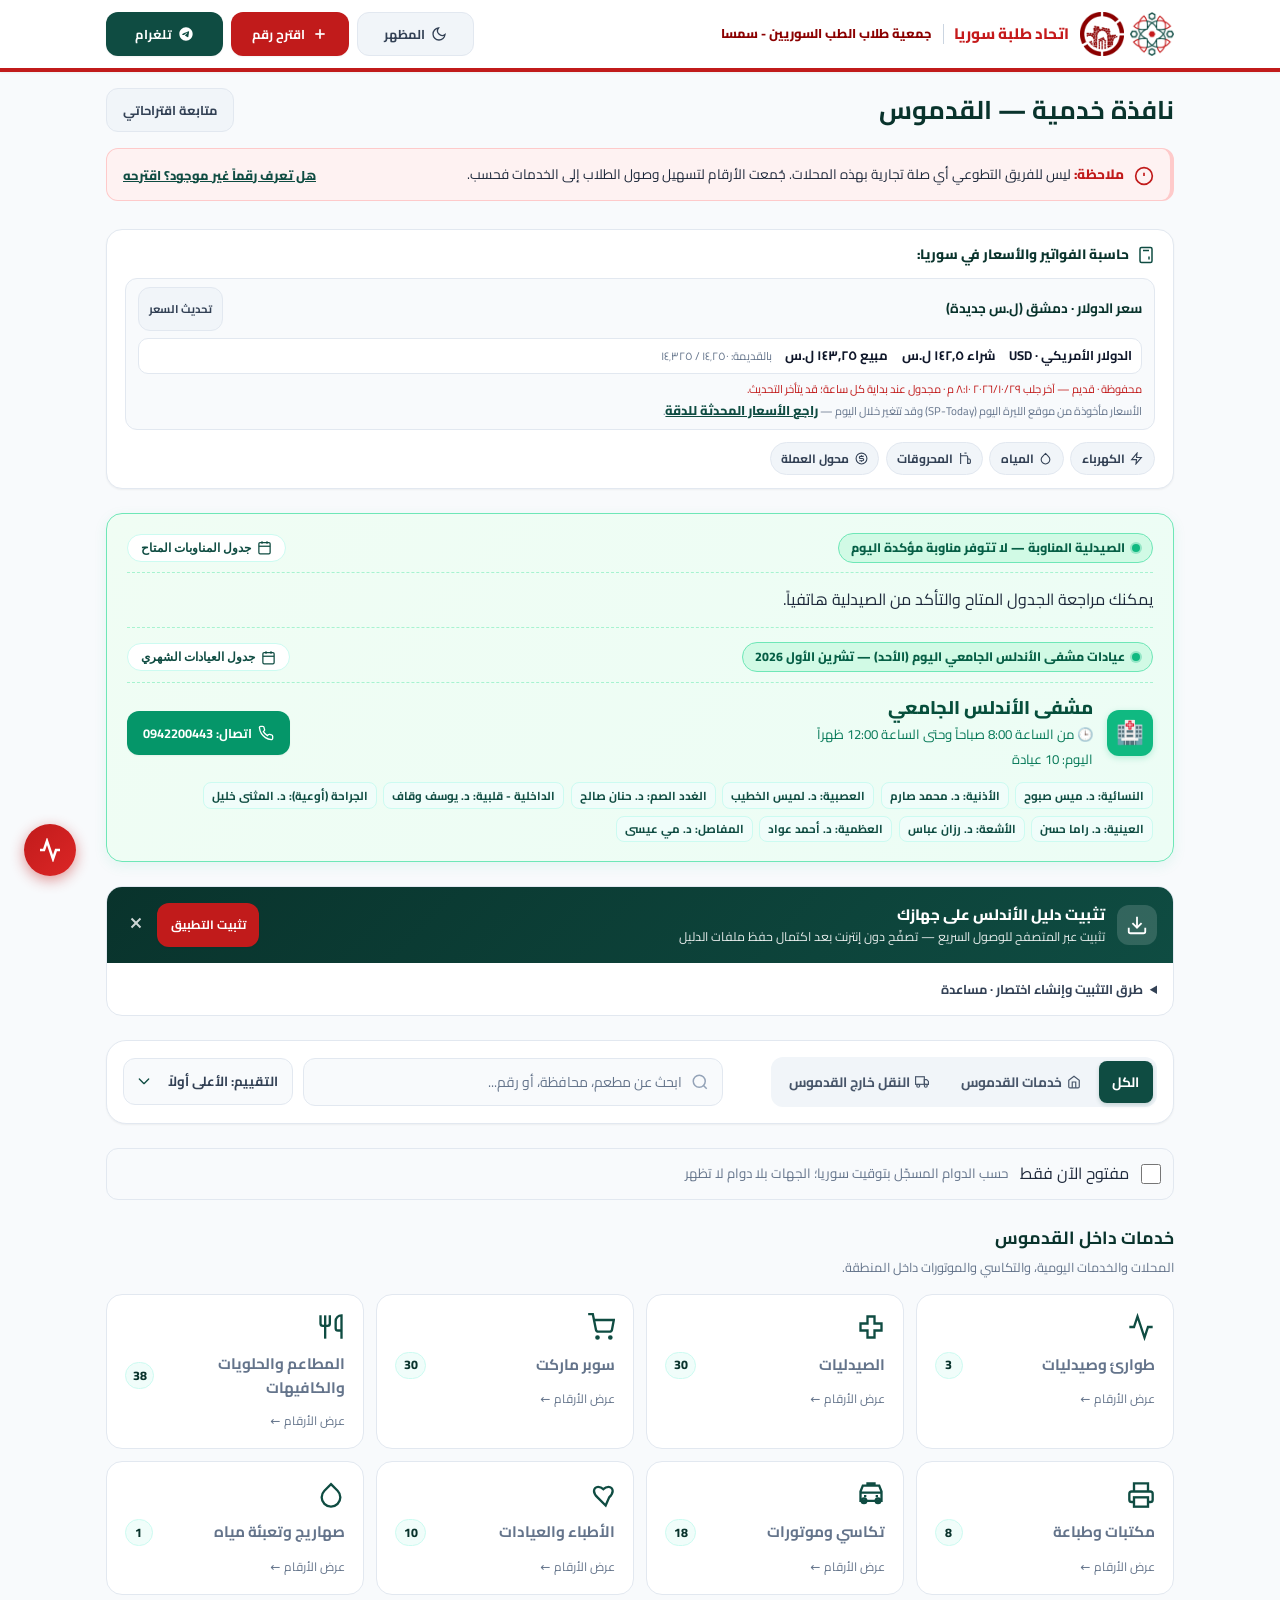
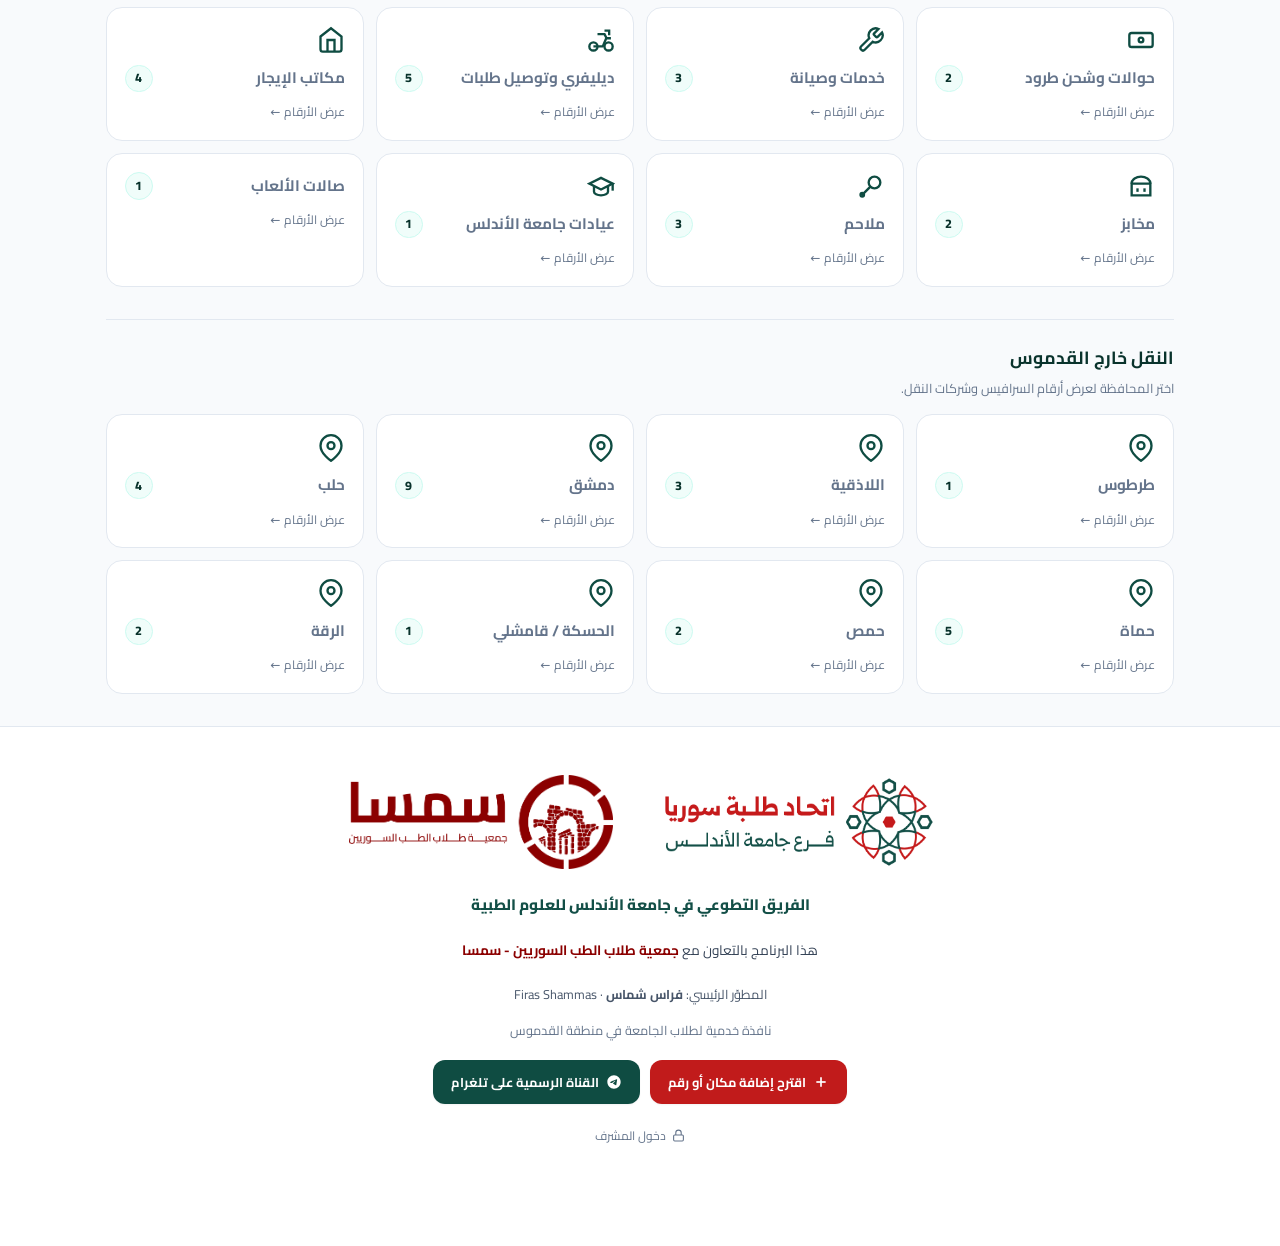
==== commit 7637dd03: "Add moderated visitor review comments with approval and removal" ====
--- a/index.html
+++ b/index.html
@@ -23,11 +23,12 @@
     <link rel="preconnect" href="https://fonts.googleapis.com">
     <link rel="preconnect" href="https://fonts.gstatic.com" crossorigin>
     <link href="https://fonts.googleapis.com/css2?family=Cairo:wght@400;600;700;800&display=swap" rel="stylesheet">
-    <link rel="stylesheet" href="style.css?v=75">
-    <script src="portal-features.js?v=75"></script>
+    <link rel="stylesheet" href="style.css?v=76">
+    <script src="portal-features.js?v=76"></script>
     <script src="hours-editor.js?v=75"></script>
-    <script src="rates.js?v=75"></script>
+    <script src="rates.js?v=76"></script>
     <script src="ratings.js?v=75"></script>
+    <script src="reviews.js?v=76"></script>
     <script src="submissions.js?v=75"></script>
 </head>
 <body>
@@ -1143,6 +1144,7 @@
                     <span class="rating-score">تقييمك: ${userStars}/5</span>
                     ${averageHtml ? `${averageHtml}<span class="rating-unrated">— اضغط نجمة للتعديل</span>` : '<span class="rating-unrated">اضغط نجمة أخرى للتعديل</span>'}
                 </div>
+                ${reviewCommentsHtml(item)}
             `;
         }
 
@@ -1151,6 +1153,7 @@
                 <div class="stars-list">${starsBtns}</div>
                 ${averageHtml || '<span class="rating-unrated">قيّم الخدمة</span>'}
             </div>
+            ${reviewCommentsHtml(item)}
         `;
     }
 
@@ -1361,6 +1364,7 @@
             const emergencyItems = [
                 {
                     name: `${todayDuty.pharmacy} (مناوبة اليوم 🌙)`,
+                    review_item: (portalData.services.pharmacies || []).find(item => item.name === todayDuty.pharmacy && item.phone === todayDuty.phone) || null,
                     phone: todayDuty.phone,
                     note: `العنوان: ${todayDuty.address}`
                 },
@@ -2275,7 +2279,7 @@
     }
 
     // --- ASYNC DATA LOADING WITH SCHEMA VALIDATION ---
-    const APP_VERSION = 'v75';
+    const APP_VERSION = 'v76';
     async function loadData() {
         try {
             // Cache-busting query defeats GitHub Pages / CDN stale data.json after approval.
--- a/style.css
+++ b/style.css
@@ -2575,3 +2575,15 @@
   .directory-nav-actions { width: 100%; }
   .directory-nav-actions > button, .directory-nav-actions > a { font-size: .75rem; }
 }
+/* Moderated reviews reuse the portal's light/dark surfaces and controls. */
+.review-comments { display:grid; gap:.5rem; margin-top:.5rem; min-width:0; }
+.review-comments > button { justify-self:start; }
+.review-comments summary { cursor:pointer; padding:.5rem 0; }
+.review-comment { white-space:pre-wrap; overflow-wrap:anywhere; border-top:1px solid var(--color-slate-200); padding:.75rem 0; }
+.review-dialog { width:min(32rem,calc(100% - 2rem)); max-height:85dvh; overflow:auto; padding:1.25rem; border:1px solid var(--color-slate-200); border-radius:.75rem; color:var(--color-slate-900); background:var(--surface); }
+.review-dialog::backdrop { background:rgb(0 0 0 / .55); }
+.review-dialog form { display:grid; gap:.75rem; }
+.review-dialog textarea { width:100%; box-sizing:border-box; resize:vertical; }
+.review-dialog button { min-height:44px; }
+.review-dialog button:disabled { opacity:.6; cursor:wait; }
+.review-dialog :focus-visible,.review-comments :focus-visible { outline:2px solid var(--color-slate-600); outline-offset:3px; }
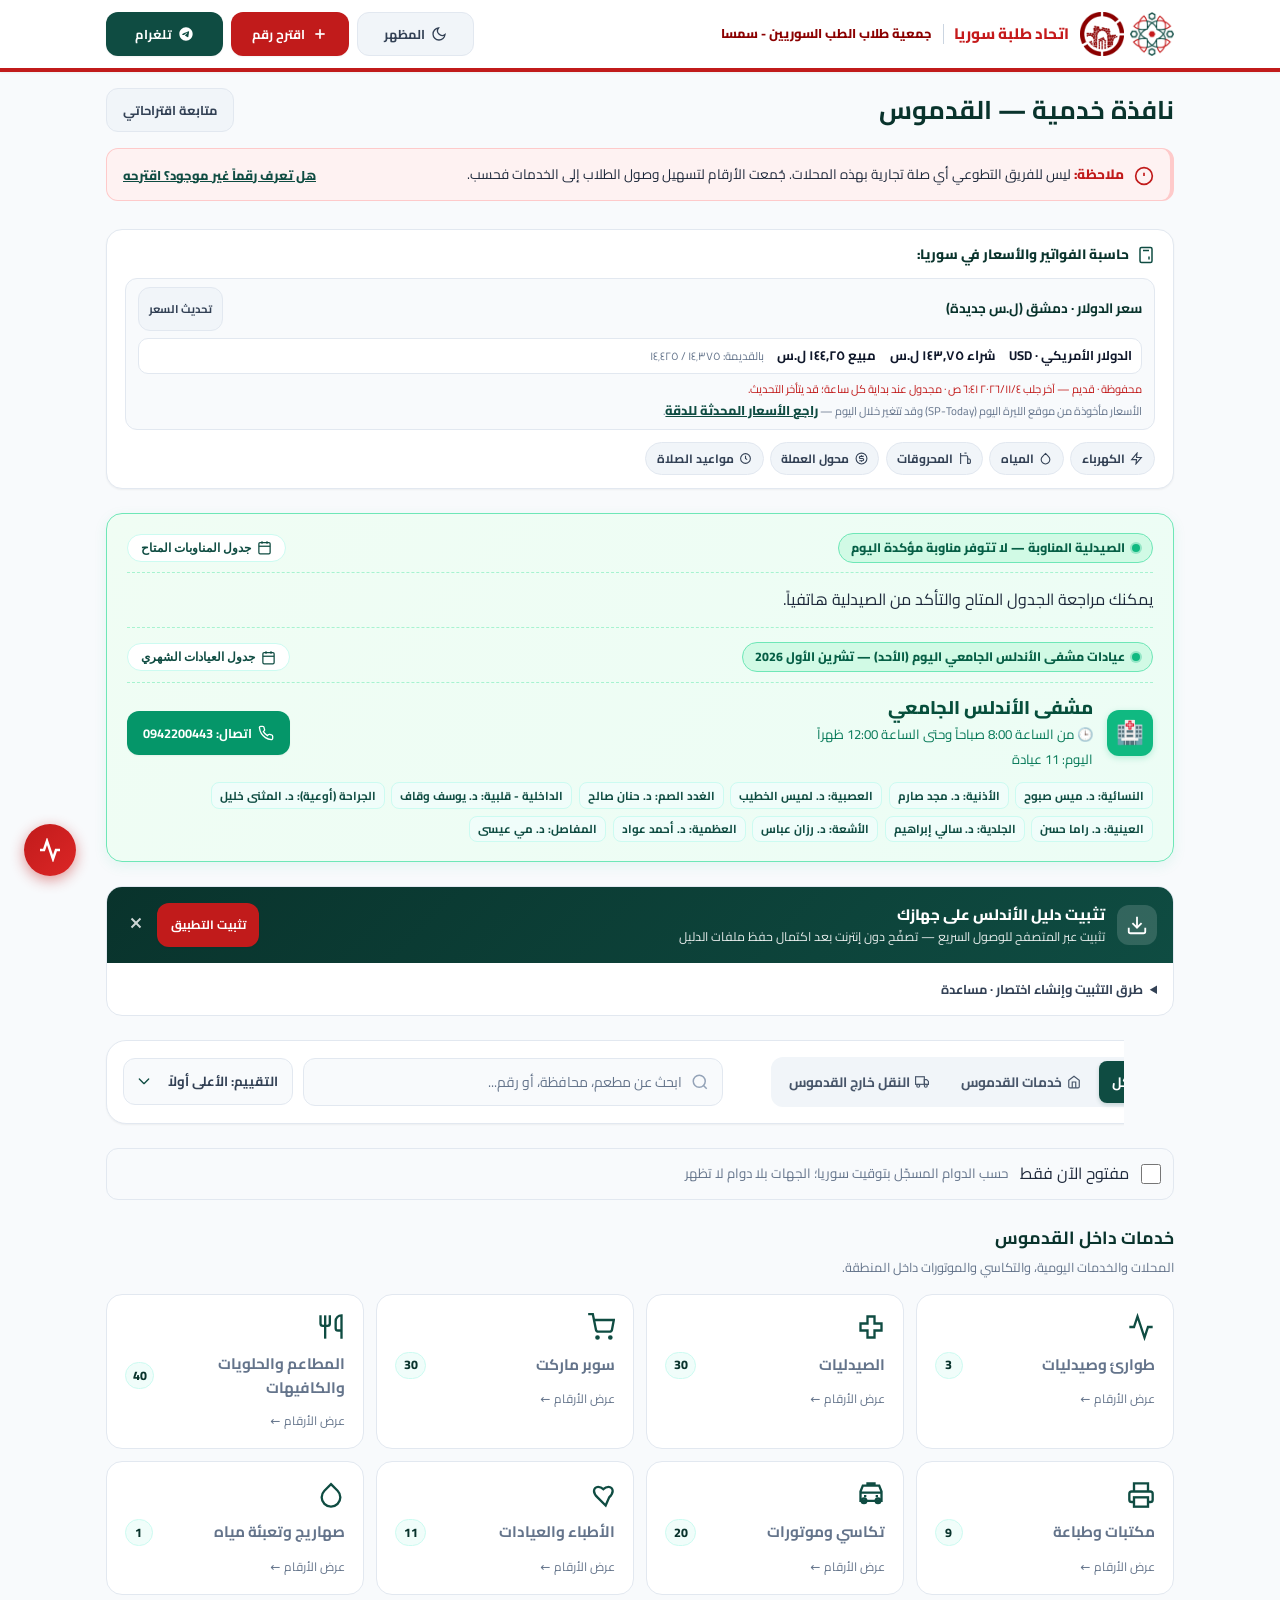
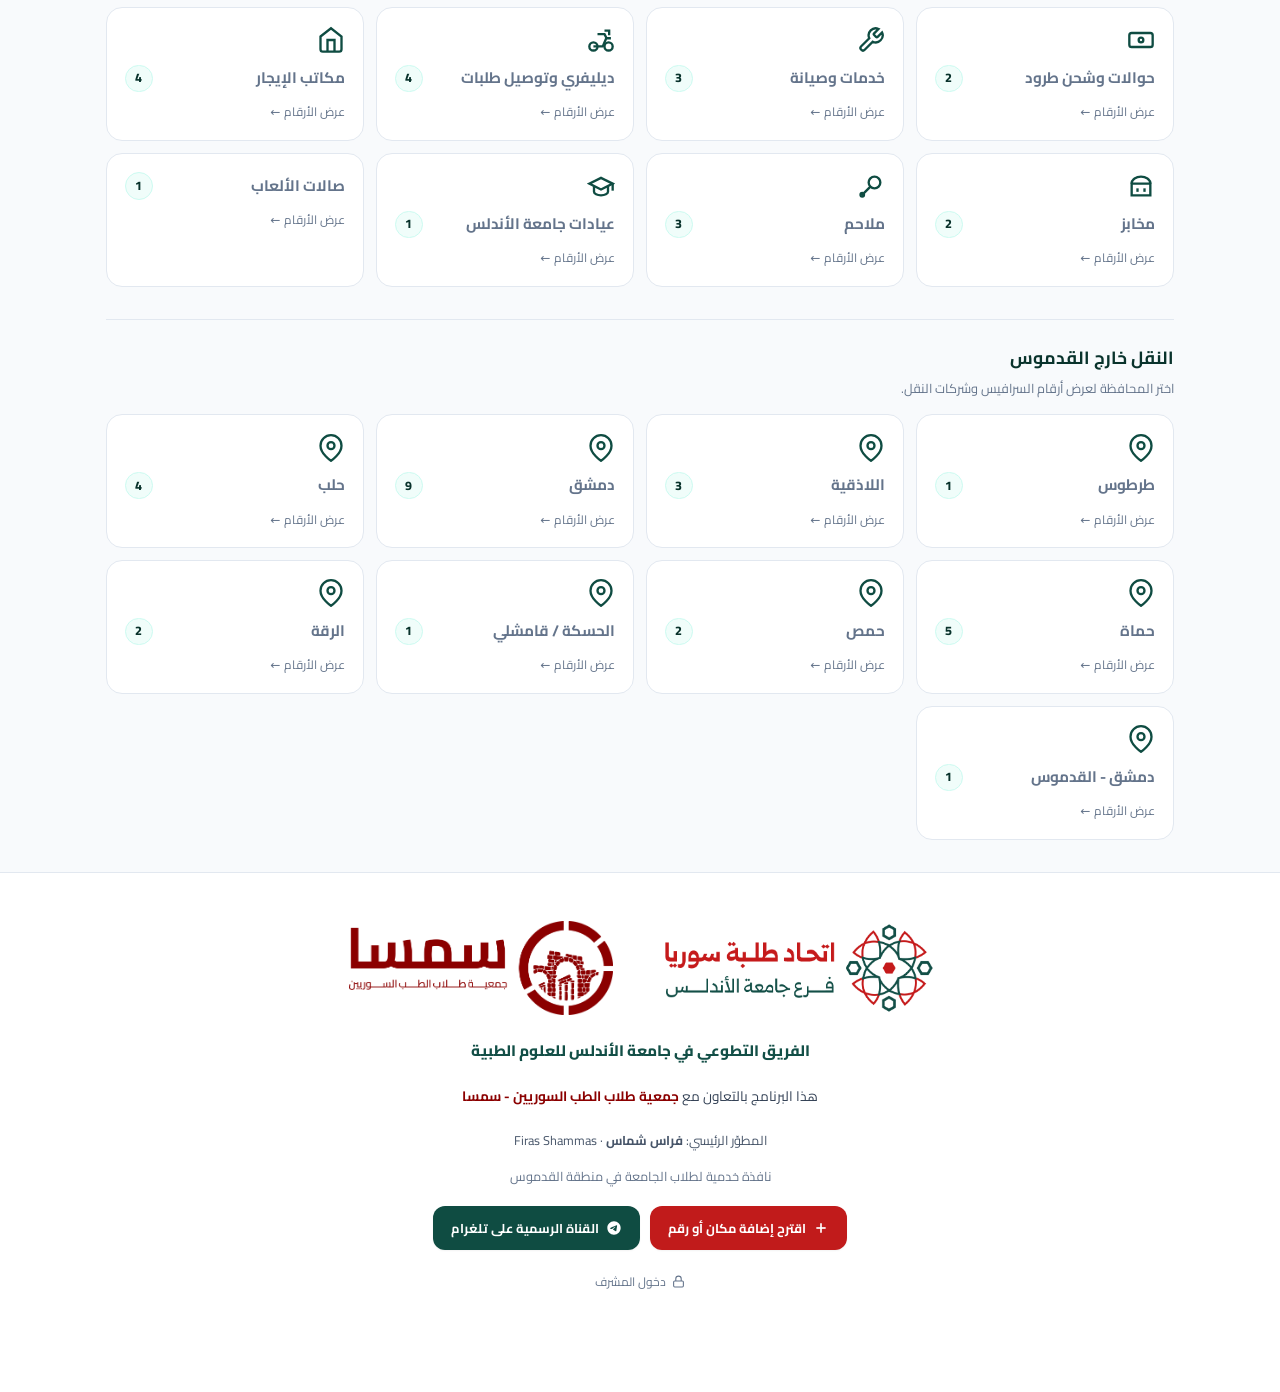
==== commit a5438b71: "Add Tartus prayer times shortcut beside utilities" ====
--- a/index.html
+++ b/index.html
@@ -23,10 +23,10 @@
     <link rel="preconnect" href="https://fonts.googleapis.com">
     <link rel="preconnect" href="https://fonts.gstatic.com" crossorigin>
     <link href="https://fonts.googleapis.com/css2?family=Cairo:wght@400;600;700;800&display=swap" rel="stylesheet">
-    <link rel="stylesheet" href="style.css?v=76">
-    <script src="portal-features.js?v=76"></script>
+    <link rel="stylesheet" href="style.css?v=78">
+    <script src="portal-features.js?v=78"></script>
     <script src="hours-editor.js?v=75"></script>
-    <script src="rates.js?v=76"></script>
+    <script src="rates.js?v=78"></script>
     <script src="ratings.js?v=75"></script>
     <script src="reviews.js?v=76"></script>
     <script src="submissions.js?v=75"></script>
@@ -183,6 +183,10 @@
       <a href="https://syfatora.com/currency" target="_blank" rel="noopener noreferrer" class="sy-chip" title="محول العملات وأسعار الصرف">
         <svg width="13" height="13" viewBox="0 0 24 24" fill="none" stroke="currentColor" stroke-width="2"><circle cx="12" cy="12" r="10"/><path d="M16 8h-6a2 2 0 1 0 0 4h4a2 2 0 1 1 0 4H8"/><line x1="12" y1="6" x2="12" y2="8"/><line x1="12" y1="16" x2="12" y2="18"/></svg>
         <span>محول العملة</span>
+      </a>
+      <a href="https://syfatora.com/prayer-times/tartus" target="_blank" rel="noopener noreferrer" class="sy-chip" title="مواعيد الصلاة في طرطوس">
+        <svg width="13" height="13" viewBox="0 0 24 24" fill="none" stroke="currentColor" stroke-width="2" aria-hidden="true"><circle cx="12" cy="12" r="9"/><path d="M12 7v5l3 2"/></svg>
+        <span>مواعيد الصلاة</span>
       </a>
     </div>
   </div>
@@ -1116,10 +1120,15 @@
     }
 
     function createStarsHtml(item) {
+        // Duty cards use a display-only name; votes belong to the directory entry.
+        if (Object.hasOwn(item, 'review_item')) {
+            if (!item.review_item) return '';
+            item = item.review_item;
+        }
         const contact = item.phone || item.link || item.name;
         const key = placeRatingKey(item.rating_contact || contact, item.name);
         const userRatings = getLocalUserRatings();
-        const userStars = userRatings[key];
+        const userStars = userRatings[key] || userRatings[key + ' (مناوبة اليوم 🌙)'];
         const place = typeof visitorRatingFor === 'function' ? visitorRatingFor(key) : null;
         const averageHtml = place
             ? `<span class="rating-average" title="متوسط تقييمات الزوار — يُحدَّث يومياً">⭐ ${typeof formatVisitorRating === 'function' ? formatVisitorRating(place) : place.avg.toFixed(1)}</span>`
@@ -2191,6 +2200,10 @@
             document.getElementById('sugNotes').value = '';
             document.getElementById('sugCity').value = '';
             document.getElementById('sugHours').value = '';
+            for (const id of ['sugAreas','sugFee','sugKind','sugSpecialty']) {
+                const field = document.getElementById(id);
+                if (field) field.value = '';
+            }
 
             setTimeout(() => {
                 successEl.style.display = 'none';
@@ -2279,7 +2292,7 @@
     }
 
     // --- ASYNC DATA LOADING WITH SCHEMA VALIDATION ---
-    const APP_VERSION = 'v76';
+    const APP_VERSION = 'v78';
     async function loadData() {
         try {
             // Cache-busting query defeats GitHub Pages / CDN stale data.json after approval.
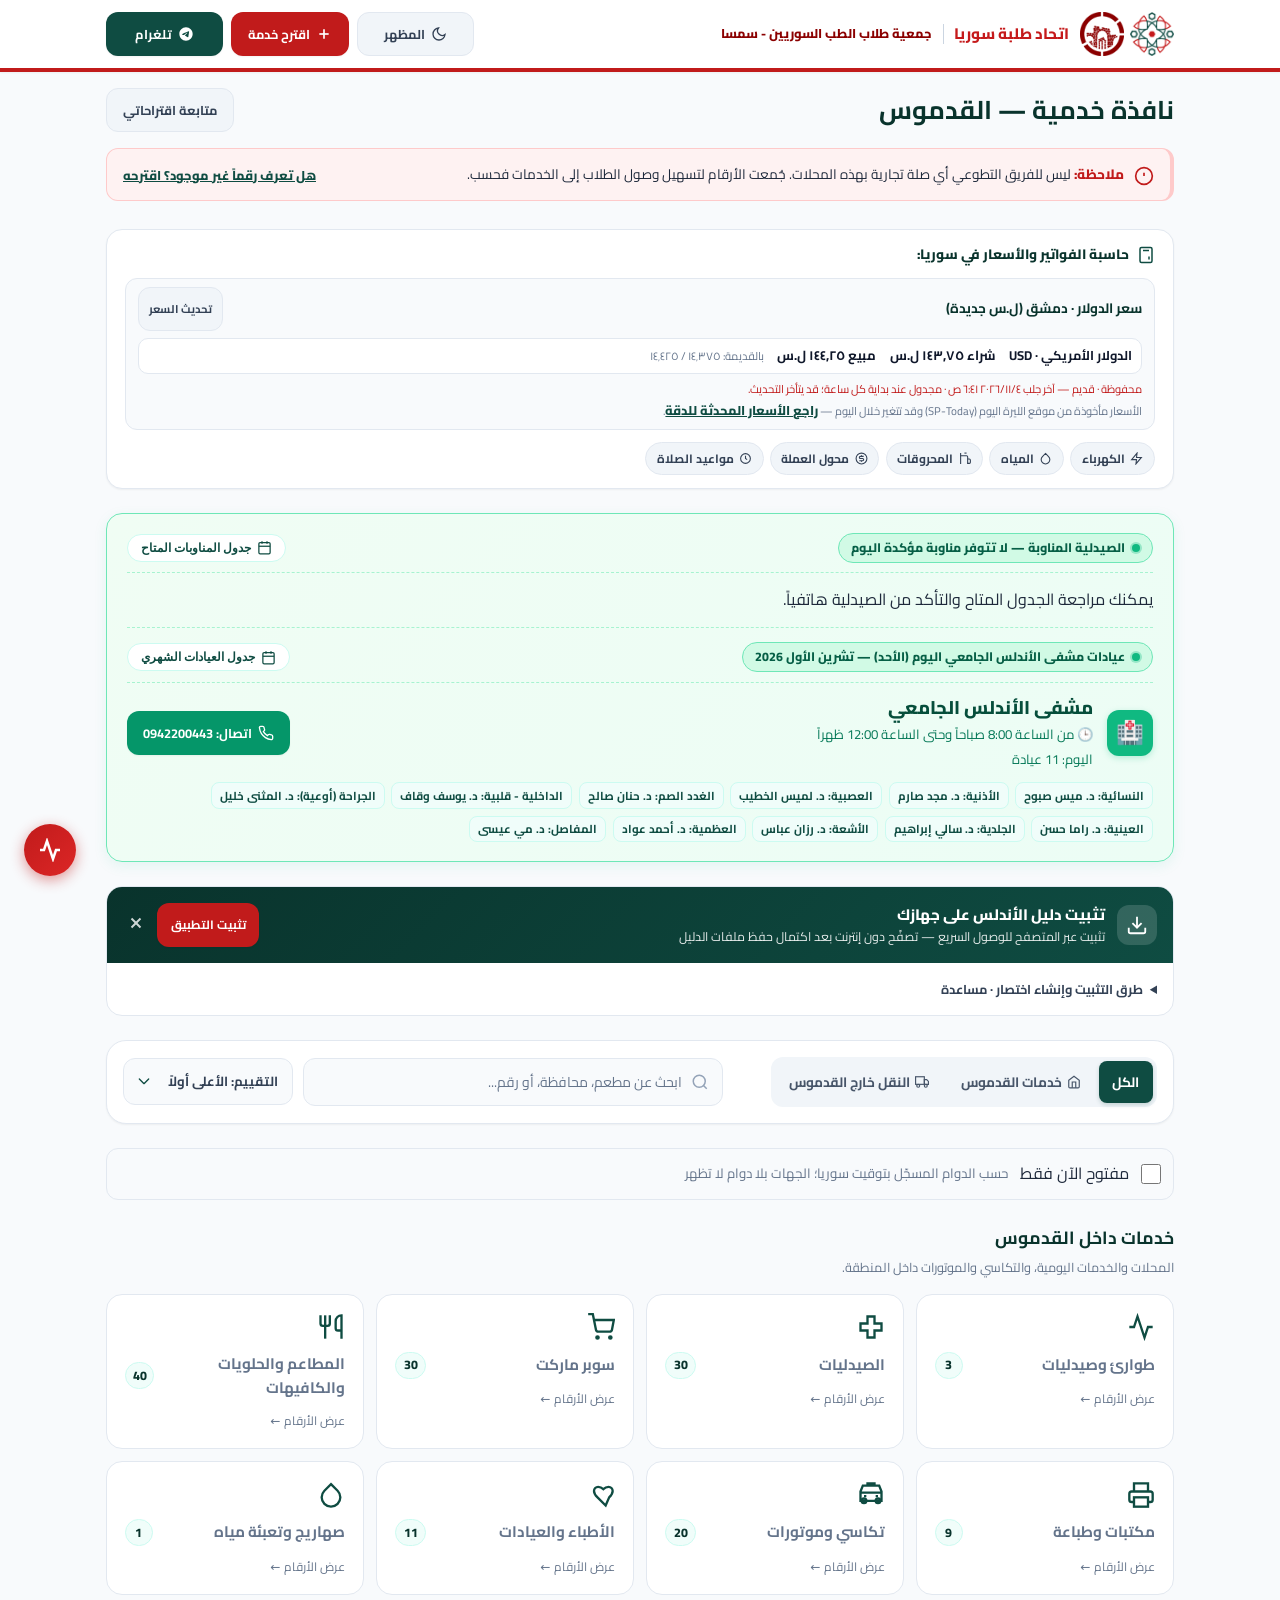
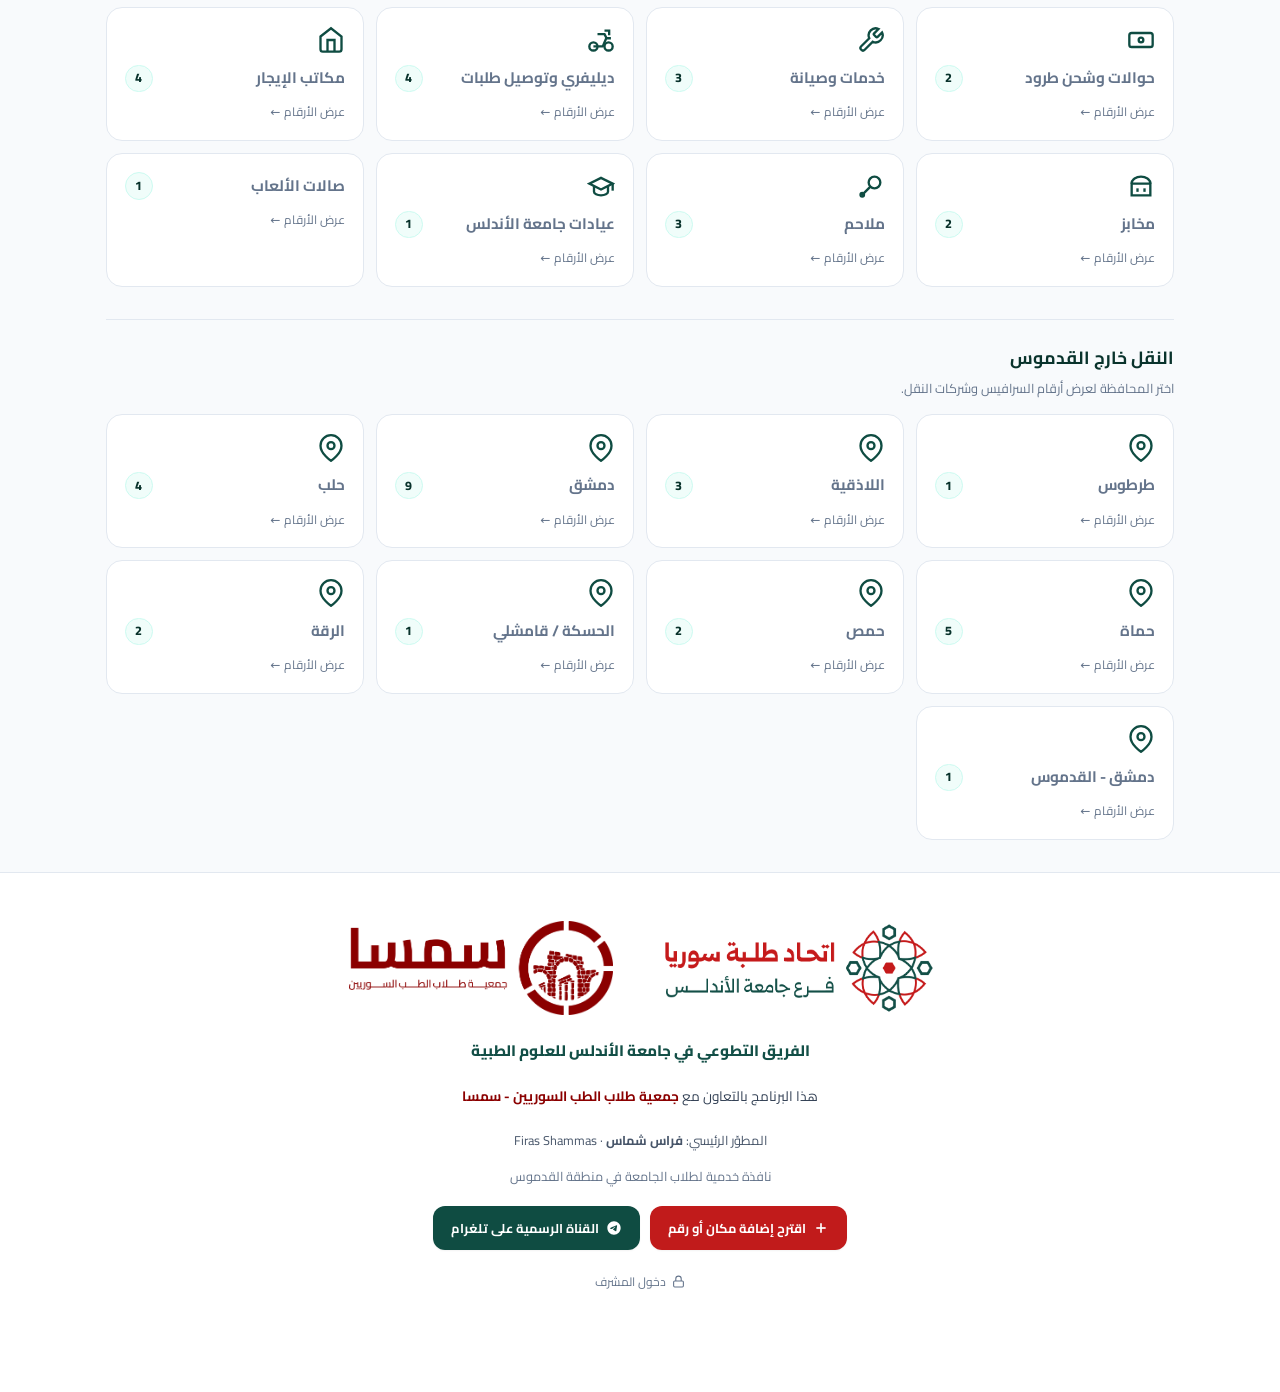
==== commit 48a97c82: "Rename suggestion button to suggest a service" ====
--- a/index.html
+++ b/index.html
@@ -52,7 +52,7 @@
       </button>
       <button onclick="openModal('suggestModal')" class="btn-accent" aria-label="اقتراح رقم أو خدمة جديدة">
         <svg width="15" height="15" viewBox="0 0 24 24" fill="none" stroke="currentColor" stroke-width="2.5" aria-hidden="true"><line x1="12" y1="5" x2="12" y2="19"/><line x1="5" y1="12" x2="19" y2="12"/></svg>
-        <span>اقترح رقم</span>
+        <span>اقترح خدمة</span>
       </button>
       <a href="https://t.me/studentandalus" target="_blank" rel="noopener noreferrer" class="btn-primary" aria-label="قناة الفريق على تلغرام">
         <svg width="15" height="15" viewBox="0 0 24 24" fill="currentColor" aria-hidden="true"><path d="M12 2C6.48 2 2 6.48 2 12s4.48 10 10 10 10-4.48 10-10S17.52 2 12 2zm4.64 6.8c-.15 1.58-.8 5.42-1.13 7.19-.14.75-.42 1-.68 1.03-.58.05-1.02-.38-1.58-.75-.88-.58-1.38-.94-2.23-1.5-.99-.65-.35-1.01.22-1.59.15-.15 2.71-2.48 2.76-2.69a.2.2 0 0 0-.05-.18c-.06-.05-.14-.03-.21-.02-.09.02-1.49.95-4.22 2.79-.4.27-.76.41-1.08.4-.36-.01-1.04-.2-1.55-.37-.63-.2-1.12-.31-1.08-.66.02-.18.27-.36.75-.55 2.92-1.27 4.86-2.11 5.83-2.51 2.78-1.16 3.35-1.36 3.73-1.36.08 0 .27.02.39.12.1.08.13.19.14.27-.01.06.01.24 0 .38z"/></svg>
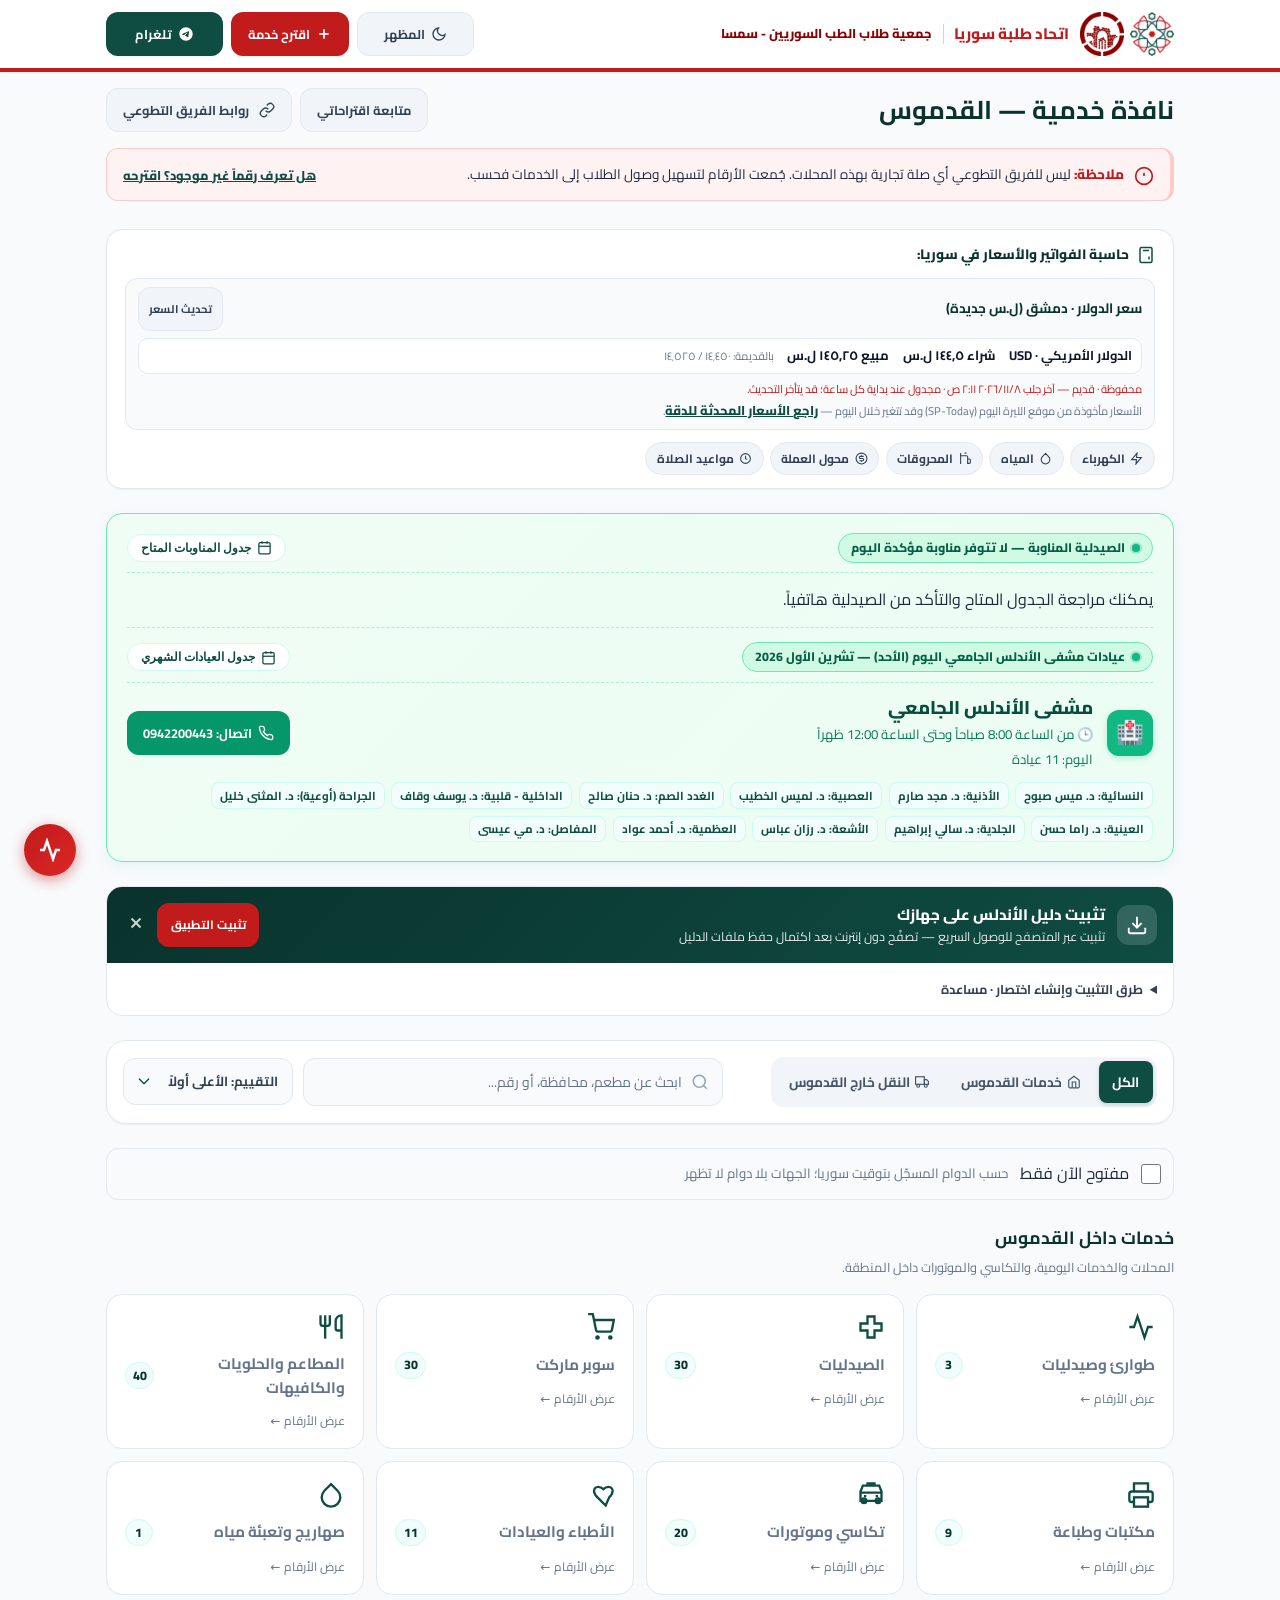
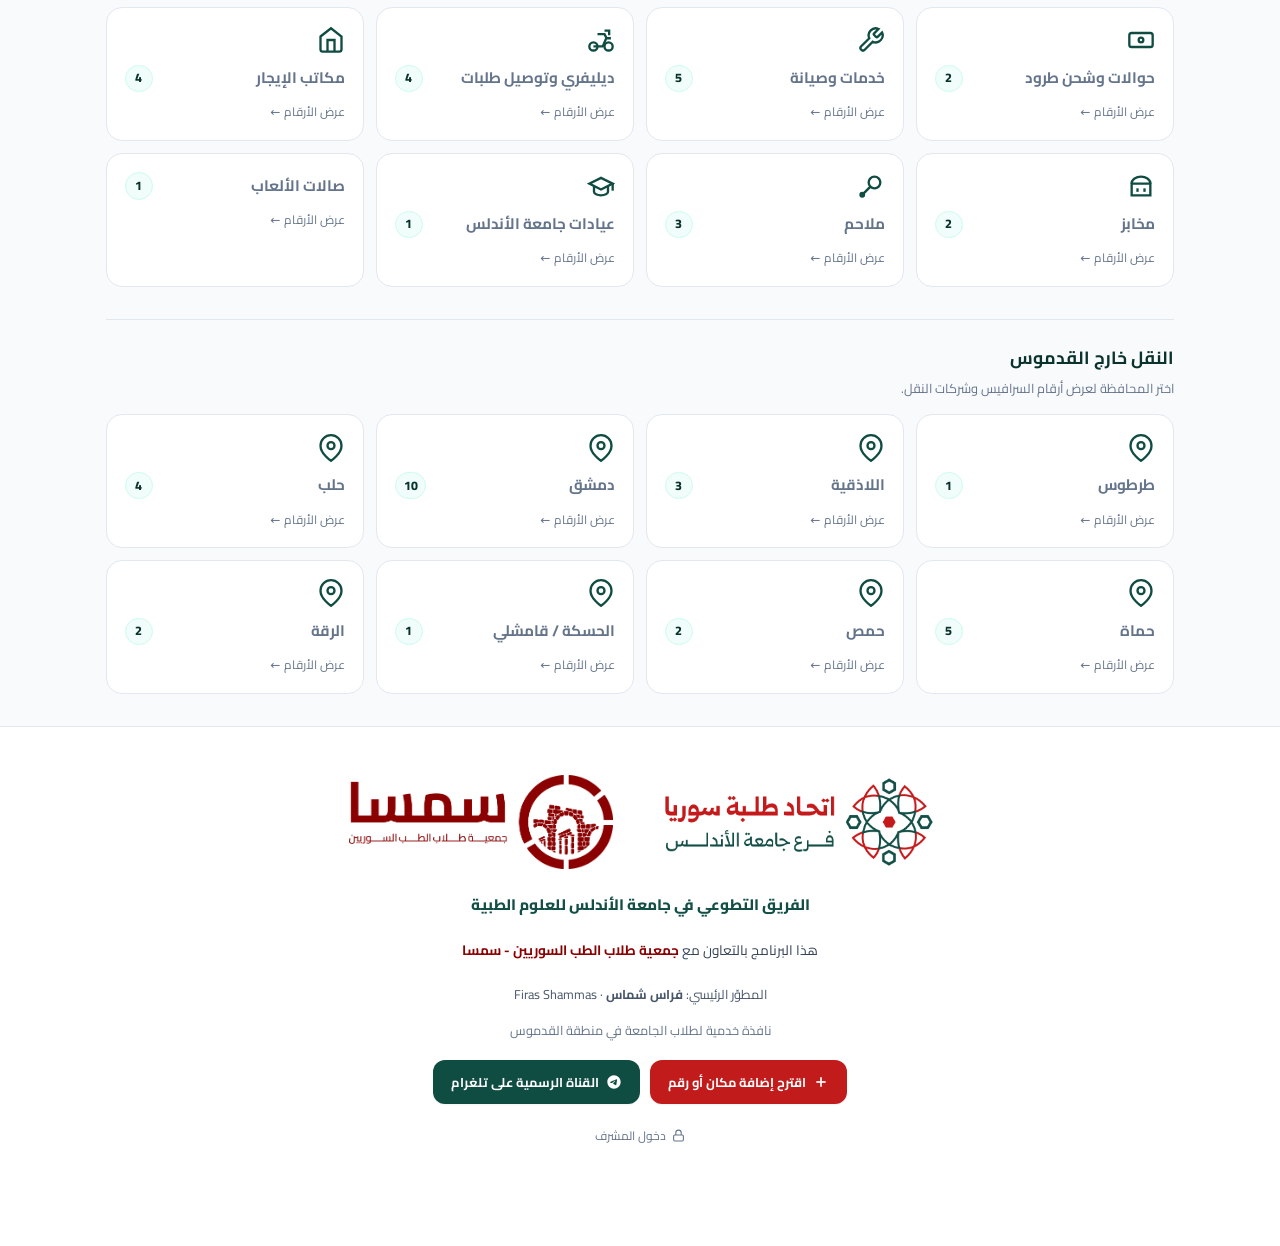
==== commit 2ef62acc: "Add volunteer team links modal and button next to suggestion tracker" ====
--- a/index.html
+++ b/index.html
@@ -65,7 +65,13 @@
 <!-- HERO -->
 <header class="compact-heading container">
   <h1>نافذة خدمية — القدموس</h1>
-  <button type="button" class="btn-secondary" onclick="toggleSuggestionTracker()">متابعة اقتراحاتي</button>
+  <div style="display:flex; align-items:center; gap:0.5rem; flex-wrap:wrap;">
+    <button type="button" class="btn-secondary" onclick="toggleSuggestionTracker()">متابعة اقتراحاتي</button>
+    <button type="button" class="btn-secondary" onclick="openModal('teamLinksModal')" aria-haspopup="dialog" aria-label="روابط الفريق التطوعي">
+      <svg width="15" height="15" viewBox="0 0 24 24" fill="none" stroke="currentColor" stroke-width="2" aria-hidden="true" style="margin-inline-end:4px; vertical-align:-2px;"><path d="M10 13a5 5 0 0 0 7.54.54l3-3a5 5 0 0 0-7.07-7.07l-1.72 1.71"/><path d="M14 11a5 5 0 0 0-7.54-.54l-3 3a5 5 0 0 0 7.07 7.07l1.71-1.71"/></svg>
+      <span>روابط الفريق التطوعي</span>
+    </button>
+  </div>
 </header>
 
 <!-- MAIN -->
@@ -558,6 +564,74 @@
   <div id="toast" class="toast" role="status">
     <svg id="toastIcon" width="18" height="18" viewBox="0 0 24 24" fill="none" stroke="currentColor" stroke-width="2" aria-hidden="true"><polyline points="20 6 9 17 4 12"/></svg>
     <span id="toastMsg">تمت العملية</span>
+  </div>
+</div>
+
+<!-- TEAM LINKS MODAL -->
+<div id="teamLinksModal" class="modal-backdrop" role="dialog" aria-modal="true" aria-labelledby="teamLinksModalTitle">
+  <div class="modal-dialog" style="max-width: 520px;">
+    <div class="modal-header">
+      <div class="modal-header-title">
+        <svg width="20" height="20" viewBox="0 0 24 24" fill="none" stroke="currentColor" stroke-width="2" aria-hidden="true"><path d="M10 13a5 5 0 0 0 7.54.54l3-3a5 5 0 0 0-7.07-7.07l-1.72 1.71"/><path d="M14 11a5 5 0 0 0-7.54-.54l-3 3a5 5 0 0 0 7.07 7.07l1.71-1.71"/></svg>
+        <h2 id="teamLinksModalTitle">روابط ومنصات الفريق التطوعي</h2>
+      </div>
+      <button class="modal-close-btn" onclick="closeModal('teamLinksModal')" aria-label="إغلاق النافذة">
+        <svg viewBox="0 0 24 24" fill="none" stroke="currentColor" stroke-width="2.5"><line x1="18" y1="6" x2="6" y2="18"/><line x1="6" y1="6" x2="18" y2="18"/></svg>
+      </button>
+    </div>
+    <div class="modal-body" style="padding: 1.25rem; display: flex; flex-direction: column; gap: 0.85rem;">
+      <p style="font-size: 0.825rem; color: var(--color-slate-600); margin: 0; line-height: 1.6;">
+        المنصات الرسمية واستمارات التواصل التابعة للفريق التطوعي — جامعة الأندلس الخاصة للعلوم الطبية:
+      </p>
+
+      <!-- Link 1: Complaints & Suggestions Form -->
+      <a href="https://docs.google.com/forms/d/e/1FAIpQLSeXuinzBd9mKVbfxOkBlhzW-HCokuyhSxsvvzKmiQCaLfSnwA/viewform?usp=header" target="_blank" rel="noopener noreferrer" style="display: flex; align-items: flex-start; gap: 0.85rem; padding: 0.9rem 1rem; border-radius: 12px; border: 1px solid var(--color-teal-border); background: var(--color-teal-soft); text-decoration: none; color: inherit; transition: transform 0.15s ease, box-shadow 0.15s ease;">
+        <div style="background: var(--color-teal); color: white; width: 38px; height: 38px; border-radius: 10px; display: flex; align-items: center; justify-content: center; flex-shrink: 0; margin-top: 2px;">
+          <svg width="20" height="20" viewBox="0 0 24 24" fill="none" stroke="currentColor" stroke-width="2"><path d="M14 2H6a2 2 0 0 0-2 2v16a2 2 0 0 0 2 2h12a2 2 0 0 0 2-2V8z"/><polyline points="14 2 14 8 20 8"/><line x1="16" y1="13" x2="8" y2="13"/><line x1="16" y1="17" x2="8" y2="17"/><polyline points="10 9 9 9 8 9"/></svg>
+        </div>
+        <div style="flex-grow: 1;">
+          <div style="font-weight: 800; font-size: 0.925rem; color: var(--color-teal-dark); margin-bottom: 0.25rem; display: flex; align-items: center; justify-content: space-between; flex-wrap: wrap; gap: 4px;">
+            <span>استمارة الشكاوى والاقتراحات</span>
+            <span style="font-size: 0.725rem; font-weight: 700; color: var(--color-teal); background: rgba(13,148,136,0.12); padding: 2px 7px; border-radius: 6px;">Google Form ↗</span>
+          </div>
+          <div style="font-size: 0.785rem; color: var(--color-slate-600); line-height: 1.5;">
+            لتقديم الملاحظات، الشكاوى، والاقتراحات المباشرة للفريق التطوعي ومتابعتها.
+          </div>
+        </div>
+      </a>
+
+      <!-- Link 2: Linktree with VPN Alert -->
+      <a href="https://linktr.ee/AU_VT" target="_blank" rel="noopener noreferrer" style="display: flex; align-items: flex-start; gap: 0.85rem; padding: 0.9rem 1rem; border-radius: 12px; border: 1px solid var(--color-slate-200); background: var(--surface); text-decoration: none; color: inherit; transition: transform 0.15s ease, box-shadow 0.15s ease;">
+        <div style="background: #1f2937; color: white; width: 38px; height: 38px; border-radius: 10px; display: flex; align-items: center; justify-content: center; flex-shrink: 0; margin-top: 2px;">
+          <svg width="20" height="20" viewBox="0 0 24 24" fill="none" stroke="currentColor" stroke-width="2"><path d="M10 13a5 5 0 0 0 7.54.54l3-3a5 5 0 0 0-7.07-7.07l-1.72 1.71"/><path d="M14 11a5 5 0 0 0-7.54-.54l-3 3a5 5 0 0 0 7.07 7.07l1.71-1.71"/></svg>
+        </div>
+        <div style="flex-grow: 1;">
+          <div style="font-weight: 800; font-size: 0.925rem; color: var(--color-slate-900); margin-bottom: 0.25rem; display: flex; align-items: center; justify-content: space-between; flex-wrap: wrap; gap: 4px;">
+            <span>شجرة روابط الفريق (Linktree)</span>
+            <span style="font-size: 0.7rem; font-weight: 700; color: #b45309; background: #fef3c7; border: 1px solid #fde68a; padding: 2px 7px; border-radius: 6px;">⚠️ يحتاج VPN داخل سوريا</span>
+          </div>
+          <div style="font-size: 0.785rem; color: var(--color-slate-600); line-height: 1.5;">
+            تضم كافة حسابات وقنوات ومصادر الفريق التطوعي على منصة Linktree.
+          </div>
+        </div>
+      </a>
+
+      <!-- Link 3: Telegram Official Channel -->
+      <a href="https://t.me/studentandalus" target="_blank" rel="noopener noreferrer" style="display: flex; align-items: flex-start; gap: 0.85rem; padding: 0.9rem 1rem; border-radius: 12px; border: 1px solid var(--color-slate-200); background: var(--surface); text-decoration: none; color: inherit; transition: transform 0.15s ease, box-shadow 0.15s ease;">
+        <div style="background: #0284c7; color: white; width: 38px; height: 38px; border-radius: 10px; display: flex; align-items: center; justify-content: center; flex-shrink: 0; margin-top: 2px;">
+          <svg width="20" height="20" viewBox="0 0 24 24" fill="none" stroke="currentColor" stroke-width="2"><line x1="22" y1="2" x2="11" y2="13"/><polygon points="22 2 15 22 11 13 2 9 22 2"/></svg>
+        </div>
+        <div style="flex-grow: 1;">
+          <div style="font-weight: 800; font-size: 0.925rem; color: var(--color-slate-900); margin-bottom: 0.25rem; display: flex; align-items: center; justify-content: space-between; flex-wrap: wrap; gap: 4px;">
+            <span>قناة التلغرام الرسمية</span>
+            <span style="font-size: 0.7rem; font-weight: 700; color: #0284c7; background: rgba(2,132,199,0.1); padding: 2px 7px; border-radius: 6px;">مباشر (بدون VPN) ↗</span>
+          </div>
+          <div style="font-size: 0.785rem; color: var(--color-slate-600); line-height: 1.5;">
+            لمتابعة الإعلانات، الأخبار والقرارات الطلابية فور صدورها.
+          </div>
+        </div>
+      </a>
+    </div>
   </div>
 </div>
 
@@ -2111,6 +2185,9 @@
         if (e.key === 'Escape') {
             closeModal('suggestModal');
             closeModal('reportModal');
+            closeModal('pharmacyModal');
+            closeModal('universityModal');
+            closeModal('teamLinksModal');
         }
     });
 
